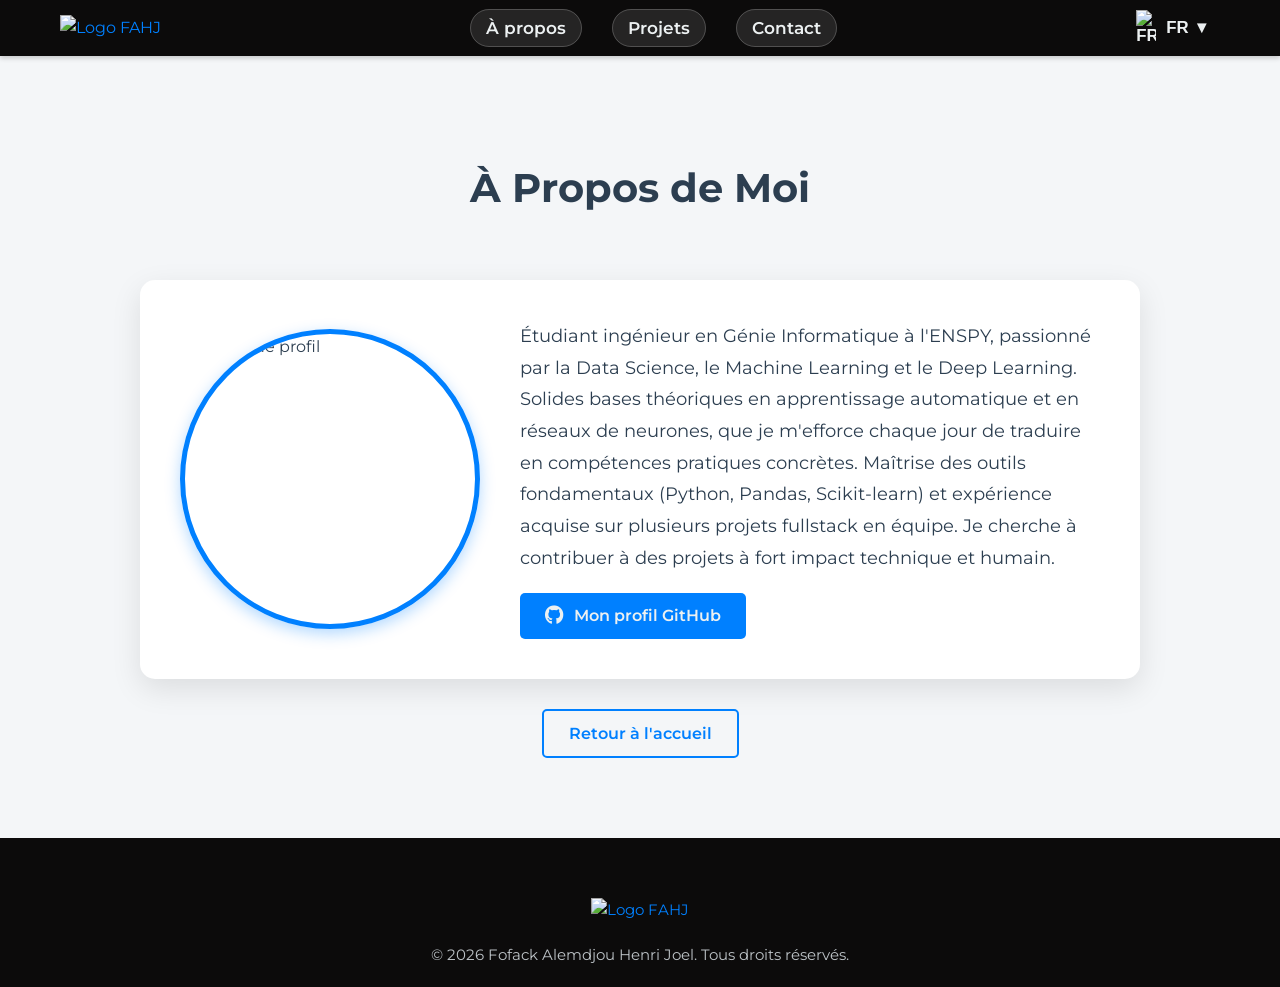
==== profil.html @ f6566933 "Implementation d'un meilleur responsive" ====
<!DOCTYPE html>
<html lang="fr">

<head>
    <meta charset="UTF-8">
    <meta name="viewport" content="width=device-width, initial-scale=1.0">
    <title data-i18n="profil_page_title">Mon Profil - Fofack Alemdjou Henri Joel</title>
    <link rel="stylesheet" href="css/style1.css">
    <link rel="stylesheet" href="css/animations.css">
    <link href="https://fonts.googleapis.com/css2?family=Montserrat:wght@400;600;700&display=swap" rel="stylesheet">
    <link rel="stylesheet" href="https://cdnjs.cloudflare.com/ajax/libs/font-awesome/6.4.0/css/all.min.css">
    <link rel="stylesheet" href="css/custom.css">
</head>

<body style="background-color: var(--background-light);">
    <header class="navbar" style="background-color: var(--background-dark); padding: 5px 0;">
        <div class="container">
            <div class="logo">
                <a href="index.html"><img src="images/logo.png" alt="Logo FAHJ" style="height: 40px; width: auto;"></a>
            </div>
            <nav class="mobile-nav" id="main-nav">
                <ul>
                    <li><a href="profil.html" data-i18n="nav_about">À propos</a></li>
                    <li><a href="index.html#projects" data-i18n="nav_projects">Projets</a></li>
                    <li><a href="index.html#contact" data-i18n="nav_contact">Contact</a></li>
                </ul>
            </nav>
            <button class="hamburger" id="hamburger-btn" aria-label="Menu" aria-expanded="false">
                <span class="hamburger-bar"></span>
                <span class="hamburger-bar"></span>
                <span class="hamburger-bar"></span>
            </button>
            <div class="auth-buttons" style="display:flex; align-items:center;">
                <div class="lang-dropdown">
                    <button class="lang-btn" id="current-lang"><img src="https://flagcdn.com/w20/fr.png" alt="FR"
                            width="20" style="margin-right:5px;"> FR ▼</button>
                    <div class="lang-content">
                        <button onclick="changeLang('fr')"><img src="https://flagcdn.com/w20/fr.png" alt="FR" width="20"
                                style="margin-right:10px;"> Français</button>
                        <button onclick="changeLang('en')"><img src="https://flagcdn.com/w20/gb.png" alt="EN" width="20"
                                style="margin-right:10px;"> English</button>
                        <button onclick="changeLang('de')"><img src="https://flagcdn.com/w20/de.png" alt="DE" width="20"
                                style="margin-right:10px;"> Deutsch</button>
                    </div>
                </div>
            </div>
        </div>
    </header>

    <section id="profil" class="features-section" style="padding-top: 100px;">
        <div class="container">
            <h2 class="section-title" data-i18n="profil_title">À Propos de Moi</h2>

            <div class="profile-container animate-on-scroll" data-delay="0">
                <img src="images/fofack.webp" alt="Photo de profil" class="profile-img">
                <div class="profile-text">
                    <p data-i18n="profil_desc">Étudiant ingénieur en Génie Informatique à l'ENSPY,
                        passionné par la Data Science, le Machine Learning et le Deep Learning. Solides bases théoriques
                        en apprentissage automatique et en réseaux de neurones, que je m'efforce chaque jour de traduire
                        en compétences pratiques concrètes. Maîtrise des outils fondamentaux (Python, Pandas,
                        Scikit-learn) et expérience acquise sur plusieurs projets fullstack en équipe. Je cherche à
                        contribuer à des projets à fort impact technique et humain.</p>
                    <div style="margin-top: 20px;">
                        <a href="https://github.com/ALEMDJOU" target="_blank" class="btn btn-primary"
                            style="display: inline-flex; align-items: center; gap: 10px;">
                            <i class="fab fa-github" style="font-size: 1.2em;"></i>
                            <span data-i18n="profil_github">Mon profil GitHub</span>
                        </a>
                    </div>
                </div>
            </div>

            <div style="text-align: center;">
                <a href="index.html" class="btn btn-secondary back-btn" data-i18n="btn_back">Retour à l'accueil</a>
            </div>
        </div>
    </section>

    <footer class="footer">
        <div class="container">
            <div style="text-align: center; margin-bottom: 20px;">
                <a href="index.html"><img src="images/logo.png" alt="Logo FAHJ" style="height: 100px; width: auto;"></a>
            </div>
            <div class="footer-bottom" style="text-align:center;">
                <p>&copy; 2026 Fofack Alemdjou Henri Joel. <span data-i18n="footer_rights">Tous droits réservés.</span>
                </p>
            </div>
        </div>
    </footer>

    <script src="js/script.js"></script>
    <script src="js/translations.js"></script>
</body>

</html>
---- css/style1.css ----
/* Variables de couleurs */
:root {
    --primary-color: #0080ff;
    /* Bleu demandé par l'utilisateur */
    --secondary-color: #0066cc;
    /* Variante plus foncée */
    --text-dark: #2C3E50;
    /* Presque noir, pour la lisibilité */
    --text-light: #ECF0F1;
    /* Blanc cassé */
    --background-dark: #0c0b0b;
    /* Noir */
    --background-light: #F4F6F8;
    /* Blanc/Gris très clair */
    --gray-medium: #BDC3C7;
    /* Gris moyen */
    --gray-light: #E0E0E0;
    /* Gris clair */
    --gray-dark: #34495E;
    /* Gris foncé */
    --primary-accent: #3399ff;
    /* Le bleu vif pour le logo/modale */
}

/* Réinitialisation de base */
* {
    margin: 0;
    padding: 0;
    box-sizing: border-box;
}

body {
    font-family: 'Montserrat', sans-serif;
    line-height: 1.6;
    color: var(--text-dark);
    background-color: var(--background-light);
}

.container {
    max-width: 1200px;
    margin: 0 auto;
    padding: 0 20px;
}

a {
    text-decoration: none;
    color: var(--primary-color);
}

ul {
    list-style: none;
}

/* Boutons */
.btn {
    display: inline-block;
    padding: 10px 25px;
    border-radius: 5px;
    font-weight: 600;
    transition: all 0.3s ease;
    border: none;
    cursor: pointer;
}

.btn-primary {
    background-color: var(--primary-color);
    color: var(--text-light);
}

.btn-primary:hover {
    background-color: var(--secondary-color);
}

.btn-secondary {
    background-color: transparent;
    color: var(--primary-color);
    border: 2px solid var(--primary-color);
}

.btn-secondary:hover {
    background-color: var(--primary-color);
    color: var(--text-light);
}

.btn-large {
    padding: 15px 35px;
    font-size: 1.1em;
}

/* Navbar */
.navbar {
    background-color: var(--background-dark);
    padding: 15px 0;
    color: var(--text-light);
    position: sticky;
    top: 0;
    z-index: 1000;
    box-shadow: 0 2px 5px rgba(0, 0, 0, 0.2);
    transition: background-color 0.3s ease;
}

.navbar .container {
    display: flex;
    justify-content: space-between;
    align-items: center;
}

.navbar .logo img {
    height: 50px;
}

.navbar nav ul {
    display: flex;
}

.navbar nav ul li {
    margin-left: 30px;
}

.navbar nav ul li a {
    color: var(--text-light);
    font-weight: 600;
    font-size: 1.05em;
    transition: color 0.3s ease;
}

.navbar nav ul li a:hover {
    color: var(--primary-color);
}

.navbar .auth-buttons .btn {
    margin-left: 15px;
}

/* Hero Section */
.hero-section {
    background: linear-gradient(135deg, var(--background-dark) 0%, var(--gray-dark) 100%);
    color: var(--text-light);
    padding: 100px 0;
    text-align: center;
    position: relative;
    overflow: hidden;
}

.hero-content {
    max-width: 800px;
    margin: 0 auto;
    position: relative;
    z-index: 10;
}

.hero-content h1 {
    font-size: 3.5em;
    margin-bottom: 20px;
    color: var(--text-light);
    line-height: 1.2;
}

.hero-content p {
    font-size: 1.3em;
    margin-bottom: 30px;
    color: var(--gray-medium);
}

.hero-content .small-text {
    font-size: 0.9em;
    margin-top: 20px;
    color: var(--gray-light);
}

/* Sections générales */
section {
    padding: 80px 0;
}

.section-title {
    font-size: 2.5em;
    text-align: center;
    margin-bottom: 60px;
    color: var(--text-dark);
}

/* Features Section */
.features-section {
    background-color: var(--background-light);
}

.feature-grid {
    display: grid;
    grid-template-columns: repeat(auto-fit, minmax(280px, 1fr));
    gap: 40px;
}

.feature-item {
    background-color: #ffffff;
    padding: 30px;
    border-radius: 10px;
    box-shadow: 0 5px 20px rgba(0, 0, 0, 0.08);
    text-align: center;
    transition: transform 0.3s ease;
}

.feature-item:hover {
    transform: translateY(-10px);
}

.feature-item .feature-img {
    display: block;
    object-fit: cover;
    margin: 0 auto 20px auto;
    border-radius: 8px;
    box-shadow: 0 0 10px rgba(0, 0, 0, 0.15);
}

/* Styles spécifiques des images des features (dimensions de l'utilisateur) */
.feature-grid .feature-item:nth-child(1) .feature-img {
    width: 281px;
    height: 179px;
}

.feature-grid .feature-item:nth-child(2) .feature-img {
    width: 275px;
    height: 183px;
}

.feature-grid .feature-item:nth-child(3) .feature-img {
    width: 299px;
    height: 179px;
}

.feature-item h3 {
    font-size: 1.5em;
    margin-bottom: 15px;
    color: var(--primary-color);
}

.feature-item p {
    color: var(--gray-dark);
}

/* ========================================= */
/* NOUVEAU : Styles pour les Cartes d'Organisation */
/* ========================================= */

.section-subtitle {
    text-align: center;
    margin-bottom: 50px;
    font-size: 1.1em;
    color: var(--gray-dark);
}

.organization-card {
    display: block;
    text-decoration: none;
    color: var(--text-dark);
    background-color: #ffffff;
    padding: 30px;
    border-radius: 10px;
    box-shadow: 0 5px 20px rgba(0, 0, 0, 0.08);
    text-align: center;
    /* AJOUT: État initial pour l'animation d'apparition douce (reveal) */
    opacity: 0;
    transform: translateY(20px);
    /* MODIF: Nouvelle transition pour la révélation, le survol et la courbe d'animation */
    transition: transform 0.4s cubic-bezier(0.25, 0.8, 0.25, 1), box-shadow 0.4s ease, opacity 0.4s ease;
    height: 100%;
}

/* AJOUT: État final de l'animation d'apparition déclenché par le JS */
.organization-card.is-visible {
    opacity: 1;
    transform: translateY(0);
}

/* MODIF: Amélioration du survol de la carte */
.organization-card:hover {
    transform: translateY(-5px);
    box-shadow: 0 12px 35px rgba(0, 0, 0, 0.1);
}

.organization-logo {
    /* MODIF: Utilisation de vw (Viewport Width) pour la réactivité, avec des limites max/min */
    width: 10vw;
    /* 10% de la largeur de l'écran */
    height: 10vw;
    max-width: 90px;
    /* Limite maximale sur grand écran */
    max-height: 90px;
    min-width: 60px;
    /* Taille minimale sur très petit écran */
    min-height: 60px;

    object-fit: contain;
    margin-bottom: 20px;
    border-radius: 50%;
    border: 3px solid var(--primary-color);
    padding: 5px;
    /* AJOUT: Préparation pour l'animation de survol du logo (Pulse) */
    transition: transform 0.3s cubic-bezier(0.25, 0.8, 0.25, 1), box-shadow 0.3s ease, border-color 0.3s ease;
}

/* MODIFICATION APPLIQUÉE ICI: Opacité diminuée pour l'ombre du logo */
.organization-card:hover .organization-logo {
    transform: scale(1.1);
    /* Léger grossissement doux */
    border-color: var(--primary-accent);
    /* Accentuation de la couleur de la bordure */
    box-shadow: 0 0 15px rgba(0, 128, 255, 0.15);
    /* Ombre subtile et lumineuse (opacité 15%) */
}

.organization-card h3 {
    font-size: 1.4em;
    margin-bottom: 10px;
    color: var(--primary-accent);
}

/* Style de l'étiquette de type d'organisation */
.organization-type-tag {
    display: inline-block;
    padding: 5px 12px;
    border-radius: 20px;
    font-size: 0.8em;
    font-weight: 700;
    margin-bottom: 15px;
    text-transform: uppercase;
}

/* Couleur spécifique pour les Entreprises */
.organization-card.company-type .organization-type-tag {
    background-color: #E3F2FD;
    /* Bleu très clair */
    color: #1976D2;
    /* Bleu foncé */
}

/* Couleur spécifique pour les Établissements Scolaires */
.organization-card.school-type .organization-type-tag {
    background-color: #FCE4EC;
    /* Rose très clair */
    color: #C2185B;
    /* Rose foncé */
}

.feedback-count {
    font-size: 0.9em;
    font-weight: 600;
    color: var(--gray-dark);
    margin-bottom: 15px;
}

.view-link {
    display: block;
    margin-top: 15px;
    color: var(--secondary-color);
    font-weight: 600;
    font-size: 0.9em;
}

/* How It Works Section (Conservé, mais remplacé dans home-auth.html) */
.how-it-works-section {
    background-color: var(--gray-light);
    color: var(--text-dark);
}

.steps-grid {
    display: grid;
    grid-template-columns: repeat(auto-fit, minmax(280px, 1fr));
    gap: 40px;
    text-align: center;
}

.step-item {
    background-color: #ffffff;
    padding: 40px 30px;
    border-radius: 10px;
    box-shadow: 0 5px 20px rgba(0, 0, 0, 0.05);
}

.step-item .step-number {
    display: inline-block;
    width: 60px;
    height: 60px;
    line-height: 60px;
    background-color: var(--primary-color);
    color: var(--text-light);
    border-radius: 50%;
    font-size: 1.8em;
    font-weight: 700;
    margin-bottom: 25px;
}

.step-item h3 {
    font-size: 1.6em;
    margin-bottom: 15px;
    color: var(--text-dark);
}

/* Testimonials Section */
.testimonials-section {
    background-color: var(--background-dark);
    color: var(--text-light);
}

.testimonials-section h2 {
    color: var(--text-light);
}

.testimonial-slider {
    display: flex;
    justify-content: center;
    gap: 30px;
    flex-wrap: wrap;
}

.testimonial-item {
    background-color: var(--gray-dark);
    padding: 30px;
    border-radius: 10px;
    max-width: 450px;
    text-align: center;
    box-shadow: 0 5px 15px rgba(0, 0, 0, 0.3);
}

.testimonial-item p {
    font-style: italic;
    font-size: 1.1em;
    margin-bottom: 20px;
    color: var(--gray-light);
}

.testimonial-author {
    font-weight: 600;
    color: var(--primary-color);
}

/* CTA Section */
.cta-section {
    background: linear-gradient(90deg, var(--primary-color) 0%, var(--secondary-color) 100%);
    color: var(--text-light);
    text-align: center;
    padding: 80px 0;
}

.cta-section h2 {
    color: var(--text-light);
    font-size: 2.8em;
    margin-bottom: 20px;
}

.cta-section p {
    font-size: 1.3em;
    margin-bottom: 40px;
}

/* Footer */
.footer {
    background-color: var(--background-dark);
    color: var(--gray-medium);
    padding: 60px 0 20px;
    font-size: 0.95em;
}

.footer .footer-content {
    display: flex;
    flex-wrap: wrap;
    justify-content: space-between;
    gap: 30px;
    margin-bottom: 40px;
}

.footer-col {
    flex: 1;
    min-width: 250px;
}

.footer-logo {
    height: 40px;
    margin-bottom: 20px;
}

.footer-col h3 {
    color: var(--text-light);
    font-size: 1.4em;
    margin-bottom: 20px;
}

.footer-col ul li {
    margin-bottom: 10px;
}

.footer-col ul li a {
    color: var(--gray-medium);
    transition: color 0.3s ease;
}

.footer-col ul li a:hover {
    color: var(--primary-color);
}

/* ... (le reste du CSS du footer) ... */

/* Styles pour le logo et le nom de l'application */
.brand-logo-name {
    display: flex;
    align-items: center;
    gap: 10px;
}

.brand-logo-name .app-name {
    font-family: 'Montserrat', sans-serif;
    font-size: 2.2em;
    font-weight: 700;
    color: var(--primary-accent);
    text-shadow: 2px 2px 4px rgba(0, 0, 0, 0.2);
    letter-spacing: 1px;
}

/* Ajustement du logo dans la navbar */
.navbar .logo img {
    height: 50px;
    width: auto;
}

/* Ajustement pour le logo dans le footer si nécessaire */
.footer-logo {
    height: 40px;
    width: auto;
}

/* ========================================= */
/* Modale de Connexion (styles existants) */
/* ========================================= */

.modal-overlay {
    display: none;
    position: fixed;
    z-index: 2000;
    left: 0;
    top: 0;
    width: 100%;
    height: 100%;
    overflow: auto;
    background-color: rgba(0, 0, 0, 0.7);
    backdrop-filter: blur(5px);
    opacity: 0;
    transition: opacity 0.3s ease;
}

.modal-content {
    background-color: #ffffff;
    margin: 10% auto;
    padding: 40px;
    border-radius: 15px;
    box-shadow: 0 15px 35px rgba(0, 0, 0, 0.25);
    width: 90%;
    max-width: 450px;
    position: relative;
    transform: translateY(-50px);
    opacity: 0;
    transition: all 0.4s cubic-bezier(0.25, 0.8, 0.25, 1);
}

.modal-overlay.show {
    display: block;
    opacity: 1;
}

.modal-overlay.show .modal-content {
    transform: translateY(0);
    opacity: 1;
}

.close-modal-btn {
    color: #aaa;
    position: absolute;
    top: 20px;
    right: 25px;
    font-size: 28px;
    font-weight: bold;
    cursor: pointer;
    transition: color 0.3s;
}

.close-modal-btn:hover {
    color: var(--primary-accent);
}

.modal-header {
    text-align: center;
    margin-bottom: 35px;
}

.input-group {
    position: relative;
    margin-bottom: 25px;
}

.input-group input {
    width: 100%;
    padding: 15px;
    border: 2px solid #e0e0e0;
    border-radius: 8px;
    background: none;
    font-family: inherit;
    font-size: 1em;
    color: var(--text-dark);
    transition: border-color 0.3s;
    outline: none;
}

.input-group label {
    position: absolute;
    top: 15px;
    left: 15px;
    color: #95a5a6;
    pointer-events: none;
    transition: 0.25s ease all;
    background-color: #fff;
    padding: 0 5px;
}

.input-group input:focus,
.input-group input:not(:placeholder-shown) {
    border-color: var(--primary-accent);
}

.input-group input:focus~label,
.input-group input:not(:placeholder-shown)~label {
    top: -10px;
    font-size: 0.85em;
    color: var(--primary-accent);
    font-weight: 600;
}

.form-actions {
    text-align: right;
    margin-bottom: 25px;
    font-size: 0.9em;
}

.forgot-password {
    color: #7f8c8d;
    transition: color 0.3s;
}

.forgot-password:hover {
    color: var(--primary-accent);
}

.btn-block {
    width: 100%;
    padding: 15px;
    font-size: 1.1em;
    background-color: var(--primary-accent);
    border: none;
}

.btn-block:hover {
    background-color: var(--primary-color);
}

.form-footer {
    text-align: center;
    margin-top: 25px;
    font-size: 0.9em;
    color: #7f8c8d;
}

.form-footer a {
    color: var(--primary-accent);
    font-weight: 600;
}

/* =========================================
   HAMBURGER BUTTON (base – hidden on desktop)
   ========================================= */
.hamburger {
    display: none;
    flex-direction: column;
    justify-content: center;
    gap: 5px;
    background: none;
    border: none;
    cursor: pointer;
    padding: 8px;
    z-index: 1100;
    order: 3;
}

.hamburger-bar {
    display: block;
    width: 25px;
    height: 3px;
    background: var(--text-light);
    border-radius: 2px;
    transition: transform 0.35s ease, opacity 0.25s ease, width 0.25s ease;
    transform-origin: center;
}

/* Animated X when open */
.hamburger.is-open .hamburger-bar:nth-child(1) {
    transform: translateY(8px) rotate(45deg);
}
.hamburger.is-open .hamburger-bar:nth-child(2) {
    opacity: 0;
    width: 0;
}
.hamburger.is-open .hamburger-bar:nth-child(3) {
    transform: translateY(-8px) rotate(-45deg);
}

/* =========================================
   CONTACT WRAPPER & FORM ROW (moved from inline)
   ========================================= */
.contact-wrapper {
    display: grid;
    grid-template-columns: 1fr 1fr;
    gap: 50px;
    text-align: left;
    align-items: start;
    margin-top: 40px;
}

.form-row {
    display: grid;
    grid-template-columns: 1fr 1fr;
    gap: 20px;
    margin-bottom: 20px;
}

/* =========================================
   RESPONSIVE – Large tablets (max-width: 1024px)
   ========================================= */
@media (max-width: 1024px) {
    /* Show hamburger, hide desktop nav */
    .hamburger {
        display: flex;
    }

    .navbar .container {
        flex-wrap: wrap;
        position: relative;
    }

    /* Mobile nav – hidden by default, slides in */
    .mobile-nav {
        display: none;
        width: 100%;
        order: 4;
        background: var(--background-dark);
        padding: 0;
        max-height: 0;
        overflow: hidden;
        transition: max-height 0.4s ease, padding 0.3s ease;
    }

    .mobile-nav.nav-open {
        display: block;
        max-height: 400px;
        padding: 15px 0 20px;
    }

    .mobile-nav ul {
        flex-direction: column;
        align-items: center;
        gap: 0;
    }

    .mobile-nav ul li {
        margin: 0;
        width: 100%;
        text-align: center;
        border-bottom: 1px solid rgba(255, 255, 255, 0.08);
    }

    .mobile-nav ul li:last-child {
        border-bottom: none;
    }

    .mobile-nav ul li a {
        display: block;
        padding: 14px 20px;
        font-size: 1.05em;
        border-radius: 0;
        background: none;
        border: none;
        transition: background 0.2s, color 0.2s;
    }

    .mobile-nav ul li a:hover {
        background: rgba(0, 128, 255, 0.15);
        border-radius: 0;
        box-shadow: none;
    }

    /* Auth buttons stay visible */
    .navbar .auth-buttons {
        order: 2;
    }

    /* Hero adjustments */
    .hero-content h1 {
        font-size: 2.6em;
    }

    .hero-content h2 {
        font-size: 1.6em;
    }

    /* Feature grid: 2 columns on tablets */
    .feature-grid {
        grid-template-columns: repeat(2, 1fr);
        max-width: 100%;
    }

    .feature-item .feature-img {
        max-width: 100%;
        height: auto;
    }

    .feature-grid .feature-item:nth-child(1) .feature-img,
    .feature-grid .feature-item:nth-child(2) .feature-img,
    .feature-grid .feature-item:nth-child(3) .feature-img {
        width: 100%;
        height: 200px;
    }

    .footer .footer-content {
        flex-direction: column;
        align-items: center;
        text-align: center;
    }

    .footer-col {
        width: 100%;
        max-width: 400px;
    }
}

/* =========================================
   RESPONSIVE – Mobile (max-width: 768px)
   ========================================= */
@media (max-width: 768px) {
    .container {
        padding: 0 18px;
    }

    section {
        padding: 60px 0;
    }

    /* Hero text scaling */
    .hero-content h1 {
        font-size: 2em;
        letter-spacing: 1px;
    }

    .hero-content h2 {
        font-size: 1.3em;
    }

    .hero-content p {
        font-size: 1em;
    }

    /* Section titles */
    .section-title {
        font-size: 1.9em;
        margin-bottom: 40px;
    }

    .cta-section h2 {
        font-size: 2em;
    }

    .cta-section p {
        font-size: 1.1em;
    }

    /* Feature grid: 1 column */
    .feature-grid {
        grid-template-columns: 1fr;
        max-width: 500px;
        margin: 0 auto;
    }

    /* Contact section – stacked */
    .contact-wrapper {
        grid-template-columns: 1fr;
        gap: 35px;
    }

    /* Form row – stacked */
    .form-row {
        grid-template-columns: 1fr;
    }

    /* Footer */
    .footer {
        padding: 40px 0 15px;
    }
}

/* =========================================
   RESPONSIVE – Small mobile (max-width: 480px)
   ========================================= */
@media (max-width: 480px) {
    .container {
        padding: 0 14px;
    }

    .hero-content h1 {
        font-size: 1.6em;
        letter-spacing: 0.5px;
    }

    .hero-content h2 {
        font-size: 1.1em;
    }

    .hero-content p {
        font-size: 0.95em;
    }

    .section-title {
        font-size: 1.6em;
    }

    .btn {
        padding: 8px 18px;
        font-size: 0.9em;
    }

    .btn-large {
        padding: 12px 24px;
        font-size: 1em;
    }

    /* CTA section */
    .cta-section h2 {
        font-size: 1.6em;
    }

    /* Feature item padding */
    .feature-item {
        padding: 20px;
    }
}
---- css/custom.css ----
/* Custom CSS Overrides */

.lang-dropdown {
    position: relative;
    display: inline-block;
    margin-left: 10px;
}

.lang-btn {
    background: none;
    border: none;
    color: var(--text-light);
    cursor: pointer;
    font-weight: 600;
    font-size: 1.05em;
    transition: color 0.3s ease;
    display: flex;
    align-items: center;
    gap: 5px;
    padding: 5px 10px;
}

.lang-btn:hover {
    color: var(--primary-accent);
}

/* Header Catchy Buttons */
.navbar nav ul li a {
    background: rgba(255, 255, 255, 0.1);
    padding: 8px 15px;
    border-radius: 25px;
    border: 1px solid rgba(255, 255, 255, 0.2);
    transition: all 0.3s ease;
    white-space: nowrap;
}

.navbar nav ul li a:hover {
    background: var(--primary-color);
    color: white !important;
    border-color: var(--primary-color);
    box-shadow: 0 4px 15px rgba(0, 128, 255, 0.3);
}

.lang-content {
    display: none;
    position: absolute;
    background-color: var(--background-dark);
    min-width: 120px;
    box-shadow: 0px 8px 16px 0px rgba(0, 0, 0, 0.2);
    z-index: 1001;
    border-radius: 5px;
    right: 0;
    margin-top: 5px;
}

.lang-content button {
    color: var(--text-light);
    padding: 12px 16px;
    text-decoration: none;
    display: flex;
    align-items: center;
    gap: 10px;
    background: none;
    border: none;
    width: 100%;
    text-align: left;
    cursor: pointer;
    font-size: 1em;
    transition: background-color 0.2s;
}

.lang-content button:hover {
    background-color: var(--primary-color);
    border-radius: 5px;
}

.lang-dropdown:hover .lang-content {
    display: block !important;
}

.flag {
    font-size: 1.2em;
}

.hero-section {
    background: url('../images/fofack.png') center top/cover no-repeat !important;
    min-height: 70vh !important;
    padding-top: 160px !important;
    padding-bottom: 80px !important;
    display: flex;
    align-items: flex-start;
}

.contact-link {
    transition: transform 0.2s, background 0.2s !important;
}

.contact-link:hover {
    transform: scale(1.05);
    background: #f0f8ff !important;
}

.project-images-combined {
    display: flex;
    gap: 5px;
    height: 180px;
    margin: 0 auto 20px auto;
}

.project-images-combined img {
    width: 50%;
    height: 100%;
    object-fit: cover;
    border-radius: 8px;
    box-shadow: 0 0 10px rgba(0, 0, 0, 0.15);
}

.feature-grid .feature-item .feature-img {
    width: 100%;
    height: 200px;
    object-fit: contain;
    background: #f8f9fa;
    padding: 10px;
}

.back-btn {
    margin-top: 30px;
    display: inline-block;
}

/* Profile Rules */
.profile-container {
    display: flex;
    align-items: center;
    gap: 40px;
    background: #ffffff;
    padding: 40px;
    border-radius: 15px;
    box-shadow: 0 10px 30px rgba(0, 0, 0, 0.1);
    max-width: 1000px;
    margin: 0 auto;
}

.profile-img {
    flex: 0 0 300px;
    width: 300px;
    height: 300px;
    object-fit: cover;
    border-radius: 50%;
    border: 5px solid var(--primary-color);
    box-shadow: 0 5px 15px rgba(0, 128, 255, 0.3);
}

.profile-text {
    flex: 1;
    text-align: left;
}

.profile-text p {
    font-size: 1.1em;
    line-height: 1.8;
    color: var(--text-dark);
}

@keyframes sparkle {

    0%,
    100% {
        text-shadow: 0 0 10px #fff, 0 0 20px #fff, 0 0 30px var(--primary-color);
        opacity: 1;
    }

    50% {
        text-shadow: 0 0 5px #fff, 0 0 10px #fff, 0 0 15px var(--primary-accent);
        opacity: 0.8;
    }
}

.sparkle-text {
    color: #ffffff !important;
    animation: sparkle 2s infinite ease-in-out;
}

.hero-section {
    background: url('../images/fofack.webp') center top/cover no-repeat !important;
    min-height: 70vh !important;
    padding-top: 160px !important;
    padding-bottom: 80px !important;
    display: flex;
    align-items: flex-start;
}

/* Styles pour le nouveau formulaire de contact */
.contact-wrapper {
    margin-top: 40px;
}

.contact-item-v2:hover span {
    background: var(--primary-color) !important;
    transform: scale(1.1);
}

.contact-item-v2 span {
    transition: all 0.3s ease;
}

.social-links-v2 a:hover {
    transform: translateY(-5px);
    box-shadow: 0 5px 15px rgba(0, 0, 0, 0.3);
    background: var(--primary-color) !important;
    color: white !important;
}

.modern-form .form-group {
    position: relative;
    margin-bottom: 25px;
}

.modern-form .form-input {
    width: 100%;
    padding: 12px 15px;
    background: rgba(255, 255, 255, 0.05);
    border: 2px solid rgba(255, 255, 255, 0.1);
    border-radius: 8px;
    color: white;
    font-family: inherit;
    font-size: 1em;
    outline: none;
    transition: all 0.3s ease;
}

.modern-form .form-input:focus {
    border-color: white;
    background: rgba(255, 255, 255, 0.1);
}

.modern-form label {
    position: absolute;
    left: 15px;
    top: 50%;
    transform: translateY(-50%);
    color: rgba(255, 255, 255, 0.6);
    pointer-events: none;
    transition: all 0.3s ease;
    background: transparent;
}

.modern-form textarea~label {
    top: 25px;
}

.modern-form .form-input:focus~label,
.modern-form .form-input:not(:placeholder-shown)~label {
    top: -10px;
    left: 10px;
    font-size: 0.85em;
    color: white;
    font-weight: 600;
    background: var(--primary-color);
    padding: 2px 8px;
    border-radius: 4px;
}

/* =========================================
   SECTION-TITLE-ALT  (shared)
   ========================================= */
.section-title-alt {
    text-align: center;
    margin-bottom: 60px;
    position: relative;
}

.section-title-alt::after {
    content: '';
    display: block;
    width: 60px;
    height: 4px;
    background: var(--primary-color);
    margin: 15px auto 0;
    border-radius: 2px;
}

/* =========================================
   DEV / RECHERCHE SECTION – PREMIUM REDESIGN
   ========================================= */
.dev-section {
    padding: 110px 0;
    background: linear-gradient(160deg, #08111e 0%, #0c1f38 50%, #08111e 100%);
    position: relative;
    overflow: hidden;
}

/* Animated orb glows */
.dev-section::before,
.dev-section::after {
    content: '';
    position: absolute;
    width: 500px;
    height: 500px;
    border-radius: 50%;
    filter: blur(120px);
    pointer-events: none;
    z-index: 0;
    animation: devOrbFloat 9s ease-in-out infinite alternate;
}

.dev-section::before {
    background: rgba(0, 128, 255, 0.11);
    top: -120px;
    left: -150px;
}

.dev-section::after {
    background: rgba(0, 80, 200, 0.09);
    bottom: -100px;
    right: -80px;
    animation-delay: -4.5s;
}

@keyframes devOrbFloat {
    from {
        transform: translate(0, 0) scale(1);
    }

    to {
        transform: translate(45px, 35px) scale(1.12);
    }
}

.dev-section .container {
    position: relative;
    z-index: 1;
}

.dev-section .section-title-alt {
    color: #ffffff;
    font-size: 2.3em;
}

.dev-section .section-title-alt::after {
    box-shadow: 0 0 18px rgba(0, 128, 255, 0.6);
}

/* Grid – 4 cols desktop */
.dev-section .feature-grid {
    grid-template-columns: repeat(4, 1fr);
    gap: 22px;
}

.dev-item {
    position: relative;
    overflow: hidden;
    border-radius: 18px;
    background: rgba(255, 255, 255, 0.03);
    border: 1px solid rgba(255, 255, 255, 0.07);
    transition: transform 0.45s cubic-bezier(0.34, 1.56, 0.64, 1),
        box-shadow 0.45s ease;
    cursor: pointer;
}

/* Gradient animated border wrapper */
.dev-item::before {
    content: '';
    position: absolute;
    inset: -2px;
    border-radius: 20px;
    background: linear-gradient(135deg, var(--primary-color), #00d4ff, #0055cc, var(--primary-color));
    background-size: 300% 300%;
    opacity: 0;
    z-index: 0;
    animation: gradShift 4s ease infinite;
    transition: opacity 0.4s ease;
}

/* Inner mask to keep card dark */
.dev-item::after {
    content: '';
    position: absolute;
    inset: 1px;
    border-radius: 17px;
    background: #0c1b2e;
    z-index: 1;
}

.dev-item:hover::before {
    opacity: 1;
}

.dev-item:hover {
    transform: translateY(-14px) scale(1.025);
    box-shadow: 0 35px 70px rgba(0, 128, 255, 0.28);
}

@keyframes gradShift {
    0% {
        background-position: 0% 50%;
    }

    50% {
        background-position: 100% 50%;
    }

    100% {
        background-position: 0% 50%;
    }
}

.dev-badge {
    position: absolute;
    top: 14px;
    right: 14px;
    background: linear-gradient(135deg, var(--primary-color), #004ecc);
    color: white;
    padding: 4px 12px;
    border-radius: 20px;
    font-size: 0.68em;
    font-weight: 700;
    text-transform: uppercase;
    letter-spacing: 1.2px;
    z-index: 10;
    animation: badgePulse 2.5s ease-in-out infinite;
}

@keyframes badgePulse {

    0%,
    100% {
        box-shadow: 0 4px 14px rgba(0, 128, 255, 0.4);
    }

    50% {
        box-shadow: 0 4px 26px rgba(0, 128, 255, 0.75), 0 0 0 5px rgba(0, 128, 255, 0.12);
    }
}

.dev-img-container {
    height: 200px;
    overflow: hidden;
    position: relative;
    z-index: 2;
}

.dev-img-container img {
    width: 100%;
    height: 100%;
    object-fit: cover;
    filter: brightness(0.82) saturate(1.2);
    transition: transform 0.65s cubic-bezier(0.25, 0.8, 0.25, 1),
        filter 0.4s ease;
}

.dev-item:hover .dev-img-container img {
    transform: scale(1.14);
    filter: brightness(0.55) saturate(1.5);
}

/* Cinematic bottom overlay */
.dev-img-container::after {
    content: '';
    position: absolute;
    inset: 0;
    background: linear-gradient(to top,
            rgba(0, 90, 220, 0.88) 0%,
            rgba(0, 60, 170, 0.4) 40%,
            transparent 70%);
    opacity: 0;
    transition: opacity 0.45s ease;
    z-index: 3;
}

.dev-item:hover .dev-img-container::after {
    opacity: 1;
}

.dev-content {
    padding: 20px 18px 24px;
    text-align: left;
    position: relative;
    z-index: 2;
    transition: transform 0.4s ease;
}

.dev-item:hover .dev-content {
    transform: translateY(-5px);
}

.dev-content h3 {
    margin-bottom: 10px;
    color: #e8f0ff;
    font-size: 1.2em;
    font-weight: 700;
    line-height: 1.3;
    transition: color 0.3s ease, text-shadow 0.3s ease;
}

.dev-item:hover .dev-content h3 {
    color: #70c5ff;
    text-shadow: 0 0 22px rgba(100, 190, 255, 0.4);
}

.dev-content p {
    color: rgba(255, 255, 255, 0.52);
    font-size: 0.88em;
    line-height: 1.65;
    transition: color 0.3s ease;
}

.dev-item:hover .dev-content p {
    color: rgba(255, 255, 255, 0.85);
}

/* =========================================
   EXPERIENCE SECTION – PREMIUM TIMELINE
   ========================================= */
.experience-section {
    padding: 110px 0;
    background: linear-gradient(180deg, #f6f9ff 0%, #edf2ff 100%);
    position: relative;
    overflow: hidden;
}

/* Animated top accent bar */
.experience-section::before {
    content: '';
    position: absolute;
    top: 0;
    left: 0;
    right: 0;
    height: 5px;
    background: linear-gradient(90deg, var(--primary-color), #00d4ff, var(--primary-color));
    background-size: 200% 100%;
    animation: accentMove 3.5s linear infinite;
}

@keyframes accentMove {
    0% {
        background-position: 0% 0%;
    }

    100% {
        background-position: 200% 0%;
    }
}

.experience-list {
    max-width: 900px;
    margin: 0 auto;
    display: flex;
    flex-direction: column;
    gap: 0;
    position: relative;
}

/* Vertical timeline line */
.experience-list::before {
    content: '';
    position: absolute;
    left: 60px;
    top: 20px;
    bottom: 20px;
    width: 2px;
    background: linear-gradient(to bottom,
            transparent, var(--primary-color) 15%,
            var(--primary-color) 85%, transparent);
    opacity: 0.25;
    z-index: 0;
}

.experience-card {
    display: flex;
    gap: 30px;
    padding: 30px 32px 30px 30px;
    border-radius: 22px;
    position: relative;
    z-index: 1;
    margin-bottom: 18px;
    background: transparent;
    align-items: center;
    transition: transform 0.38s cubic-bezier(0.25, 0.8, 0.25, 1);
}

/* Glass card background */
.experience-card::before {
    content: '';
    position: absolute;
    inset: 0;
    border-radius: 22px;
    background: rgba(255, 255, 255, 0.85);
    backdrop-filter: blur(10px);
    border: 1px solid rgba(0, 128, 255, 0.08);
    box-shadow: 0 4px 16px rgba(0, 0, 0, 0.05);
    opacity: 0;
    transition: opacity 0.38s ease, box-shadow 0.38s ease;
    z-index: -1;
}

.experience-card:hover::before {
    opacity: 1;
    box-shadow: 0 18px 50px rgba(0, 128, 255, 0.13),
        0 0 0 1px rgba(0, 128, 255, 0.1);
}

/* Left glow stripe */
.experience-card::after {
    content: '';
    position: absolute;
    left: 0;
    top: 18%;
    bottom: 18%;
    width: 4px;
    border-radius: 0 4px 4px 0;
    background: linear-gradient(to bottom, var(--primary-color), #00d4ff);
    opacity: 0;
    transform: scaleY(0.25);
    transform-origin: center;
    transition: opacity 0.35s ease, transform 0.38s cubic-bezier(0.34, 1.56, 0.64, 1);
    box-shadow: 0 0 14px rgba(0, 128, 255, 0.55);
}

.experience-card:hover::after {
    opacity: 1;
    transform: scaleY(1);
}

.experience-card:hover {
    transform: translateX(10px);
}

.exp-logo {
    flex: 0 0 110px;
    width: 110px;
    height: 110px;
    object-fit: contain;
    background: white;
    padding: 12px;
    border-radius: 18px;
    box-shadow: 0 4px 22px rgba(0, 0, 0, 0.07);
    border: 2px solid rgba(0, 128, 255, 0.1);
    transition: transform 0.38s cubic-bezier(0.34, 1.56, 0.64, 1),
        border-color 0.3s ease, box-shadow 0.3s ease;
    z-index: 1;
}

.experience-card:hover .exp-logo {
    transform: scale(1.08) rotate(-2deg);
    border-color: rgba(0, 128, 255, 0.3);
    box-shadow: 0 10px 32px rgba(0, 128, 255, 0.18);
}

.exp-details {
    flex: 1;
    display: flex;
    flex-direction: column;
    justify-content: center;
}

.exp-date {
    display: inline-flex;
    align-items: center;
    gap: 7px;
    color: var(--primary-color);
    font-weight: 700;
    font-size: 0.78em;
    text-transform: uppercase;
    margin-bottom: 10px;
    letter-spacing: 0.9px;
    padding: 4px 13px;
    background: rgba(0, 128, 255, 0.08);
    border-radius: 20px;
    width: fit-content;
    border: 1px solid rgba(0, 128, 255, 0.15);
    transition: background 0.3s, border-color 0.3s;
}

.experience-card:hover .exp-date {
    background: rgba(0, 128, 255, 0.14);
    border-color: rgba(0, 128, 255, 0.35);
}

/* Animated dot */
.exp-date::before {
    content: '';
    display: inline-block;
    width: 7px;
    height: 7px;
    border-radius: 50%;
    background: var(--primary-color);
    box-shadow: 0 0 6px rgba(0, 128, 255, 0.8);
    animation: dotPulse 1.8s ease-in-out infinite;
}

@keyframes dotPulse {

    0%,
    100% {
        opacity: 1;
        transform: scale(1);
    }

    50% {
        opacity: 0.45;
        transform: scale(0.65);
    }
}

.exp-details h3 {
    font-size: 1.4em;
    color: var(--text-dark);
    margin-bottom: 6px;
    font-weight: 700;
    transition: color 0.3s ease;
}

.experience-card:hover .exp-details h3 {
    color: var(--primary-color);
}

.exp-org {
    color: #555;
    font-weight: 600;
    margin-bottom: 12px;
    font-size: 0.95em;
}

.exp-desc {
    color: #666;
    line-height: 1.7;
    font-size: 0.92em;
    padding-left: 12px;
    border-left: 2px solid rgba(0, 128, 255, 0.15);
    transition: border-color 0.35s ease;
}

.experience-card:hover .exp-desc {
    border-left-color: rgba(0, 128, 255, 0.45);
}

/* =========================================
   RESPONSIVE – Large tablets (max-width: 1024px)
   ========================================= */
@media (max-width: 1024px) {
    .hero-section {
        padding-top: 100px !important;
        min-height: 60vh !important;
    }

    .profile-container {
        max-width: 100%;
        padding: 30px;
    }

    /* Dev section – 2 columns on tablet */
    .dev-section .feature-grid {
        grid-template-columns: repeat(2, 1fr);
    }

    .experience-card {
        gap: 20px;
    }

    .exp-logo {
        flex: 0 0 90px;
        width: 90px;
        height: 90px;
    }

    /* Hide timeline line on tablet */
    .experience-list::before {
        display: none;
    }
}

/* =========================================
   RESPONSIVE – Mobile (max-width: 768px)
   ========================================= */
@media (max-width: 768px) {

    /* Hero Section */
    .hero-section {
        padding-top: 120px !important;
        padding-bottom: 60px !important;
        min-height: 100svh !important;
        background-position: center center !important;
        align-items: center;
    }

    /* Contact section */
    .contact-wrapper {
        grid-template-columns: 1fr !important;
        gap: 30px !important;
    }

    .contact-info-v2 {
        text-align: center;
    }

    .contact-item-v2 {
        justify-content: center;
    }

    .social-links-v2 {
        justify-content: center;
    }

    /* Form row */
    .form-row {
        grid-template-columns: 1fr !important;
    }

    /* Profile */
    .profile-container {
        flex-direction: column;
        text-align: center;
        padding: 25px 20px;
        gap: 25px;
    }

    .profile-img {
        flex: 0 0 200px;
        width: 200px;
        height: 200px;
        align-self: center;
    }

    .profile-text {
        text-align: center;
    }

    .profile-text p {
        font-size: 1em;
    }

    /* Dev section dark – mobile friendly */
    .dev-section {
        padding: 70px 0;
    }

    /* Disable heavy pseudo-elements on mobile for perf */
    .dev-section::before,
    .dev-section::after {
        width: 250px;
        height: 250px;
        filter: blur(80px);
    }

    .dev-section .feature-grid {
        grid-template-columns: 1fr;
        max-width: 460px;
        margin: 0 auto;
    }

    /* Dev item – simplified border on mobile */
    .dev-item::after {
        background: #0f1e30;
    }

    .dev-img-container {
        height: 180px;
    }

    /* Experience timeline – stacked */
    .experience-list::before {
        display: none;
    }

    .experience-card {
        flex-direction: column;
        text-align: center;
        padding: 20px;
        gap: 15px;
    }

    .experience-card::after {
        display: none;
    }

    .exp-date {
        margin: 0 auto 10px;
    }

    .exp-logo {
        flex: unset;
        width: 90px;
        height: 90px;
        margin: 0 auto;
    }

    .exp-details h3 {
        font-size: 1.2em;
    }

    /* Project images */
    .project-images-combined {
        height: auto;
        flex-direction: column;
    }

    .project-images-combined img {
        width: 100%;
        height: 160px;
    }

    /* Section alt title */
    .section-title-alt {
        font-size: 1.9em;
        margin-bottom: 40px;
    }
}

/* =========================================
   RESPONSIVE – Small mobile (max-width: 480px)
   ========================================= */
@media (max-width: 480px) {
    .hero-section {
        padding-top: 90px !important;
        padding-bottom: 40px !important;
    }

    .profile-img {
        width: 160px;
        height: 160px;
        flex: 0 0 160px;
    }

    .exp-details h3 {
        font-size: 1.1em;
    }

    .dev-content h3 {
        font-size: 1.2em;
    }

    .dev-content p {
        font-size: 0.9em;
    }

    .section-title-alt {
        font-size: 1.6em;
    }

    /* Lang button – compact */
    .lang-btn {
        font-size: 0.9em;
        padding: 4px 8px;
    }

    /* Navbar logo */
    .navbar .logo img {
        height: 32px;
    }
}
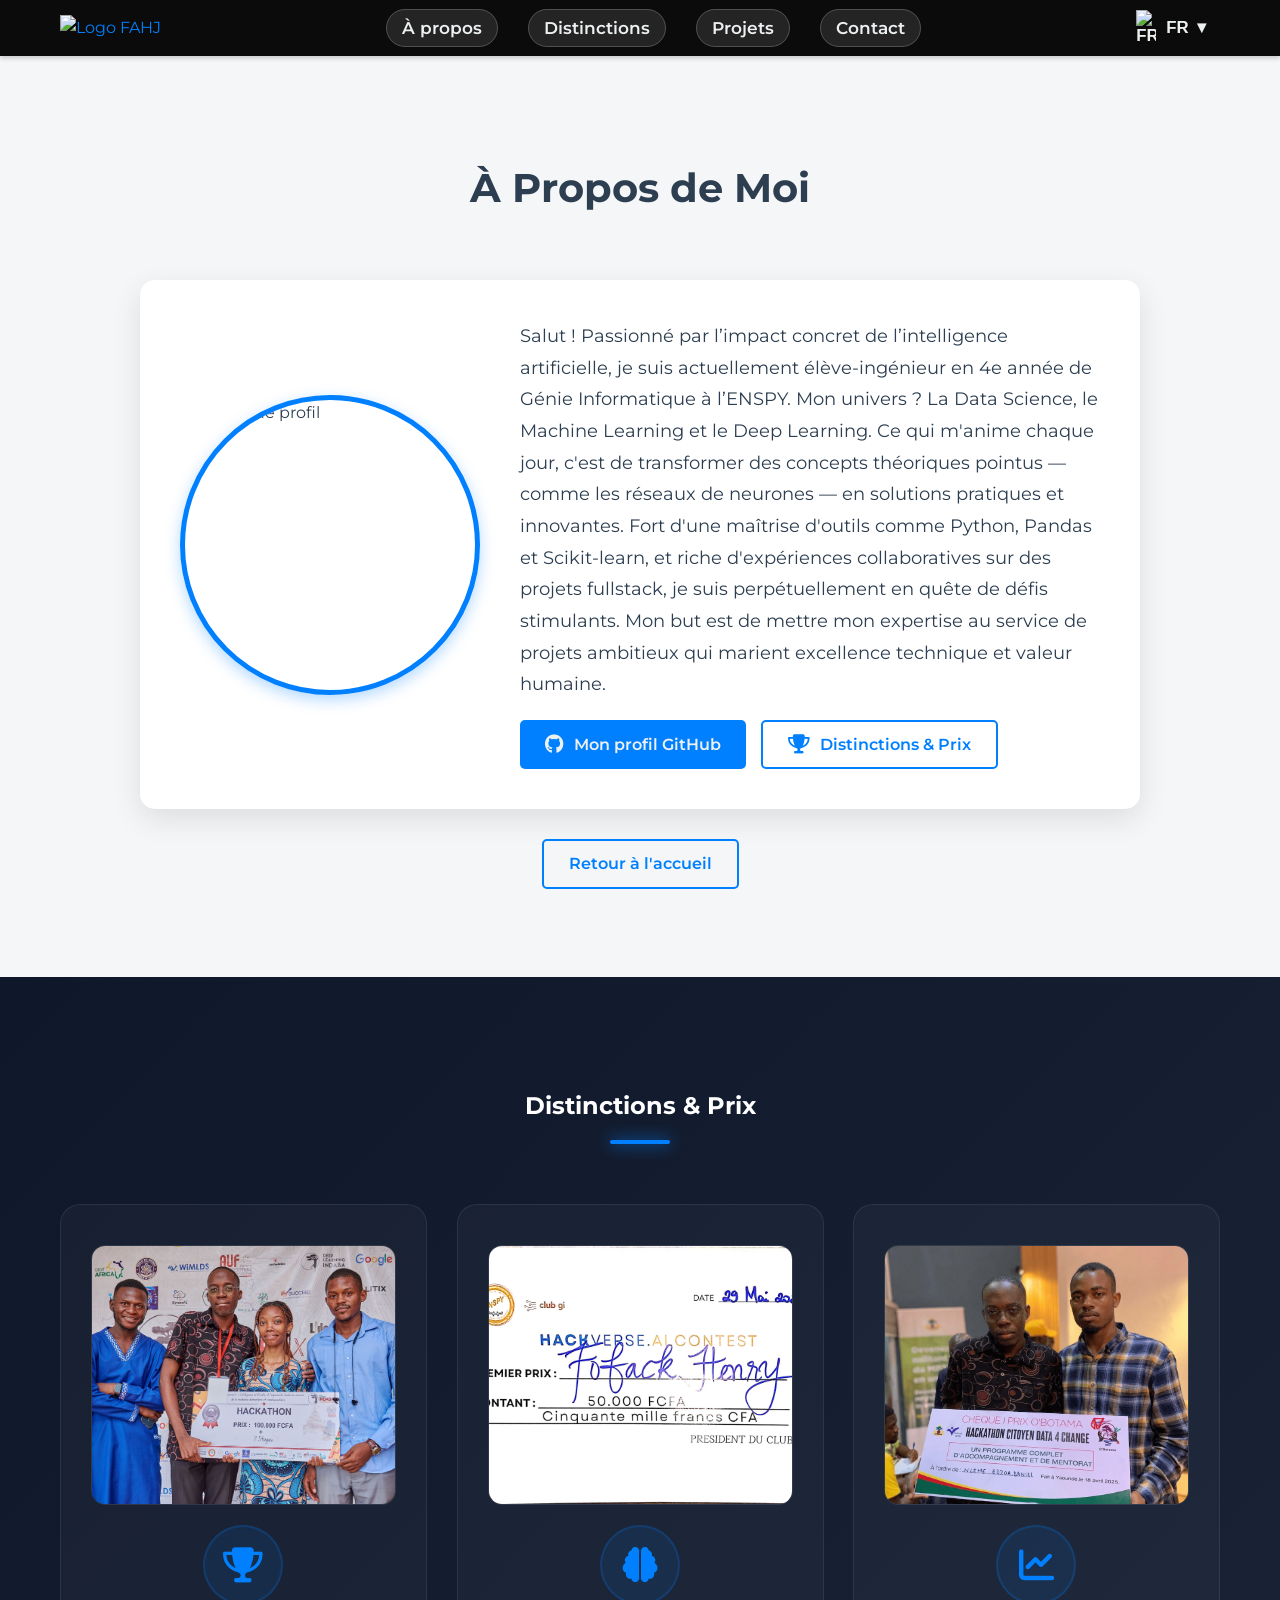
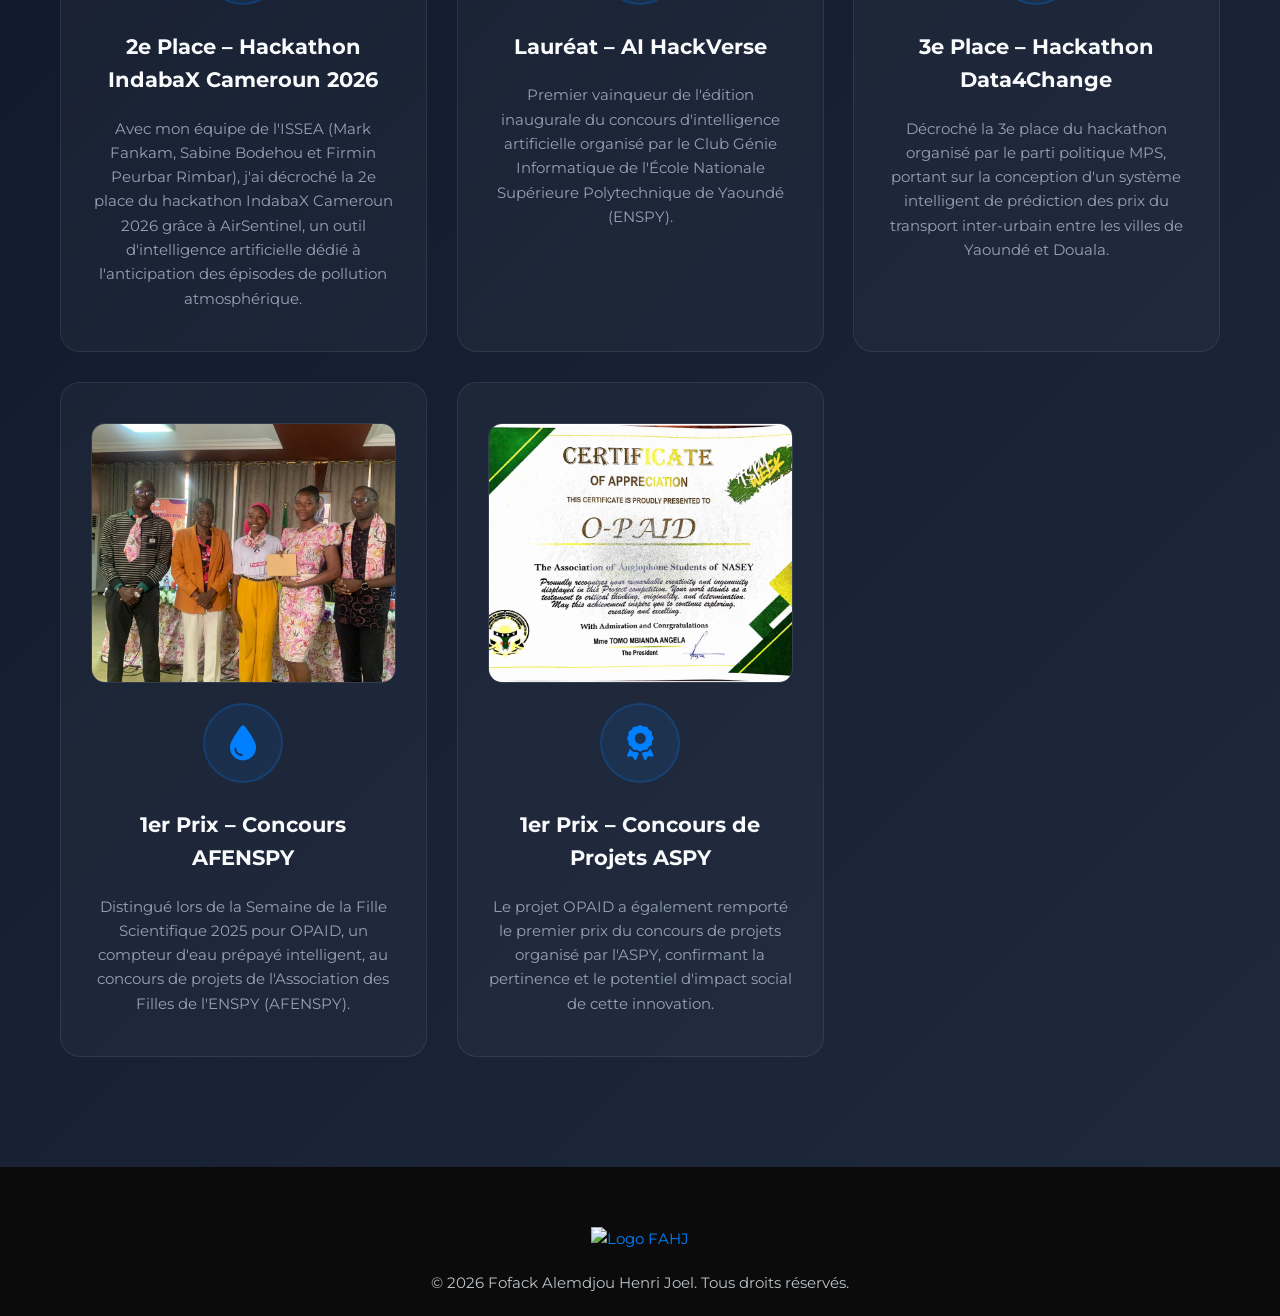
==== commit ccb9c604: "ajout de lapartie distinctions" ====
--- a/profil.html
+++ b/profil.html
@@ -1,95 +1,149 @@
-<!DOCTYPE html>
-<html lang="fr">
-
-<head>
-    <meta charset="UTF-8">
-    <meta name="viewport" content="width=device-width, initial-scale=1.0">
-    <title data-i18n="profil_page_title">Mon Profil - Fofack Alemdjou Henri Joel</title>
-    <link rel="stylesheet" href="css/style1.css">
-    <link rel="stylesheet" href="css/animations.css">
-    <link href="https://fonts.googleapis.com/css2?family=Montserrat:wght@400;600;700&display=swap" rel="stylesheet">
-    <link rel="stylesheet" href="https://cdnjs.cloudflare.com/ajax/libs/font-awesome/6.4.0/css/all.min.css">
-    <link rel="stylesheet" href="css/custom.css">
-</head>
-
-<body style="background-color: var(--background-light);">
-    <header class="navbar" style="background-color: var(--background-dark); padding: 5px 0;">
-        <div class="container">
-            <div class="logo">
-                <a href="index.html"><img src="images/logo.png" alt="Logo FAHJ" style="height: 40px; width: auto;"></a>
-            </div>
-            <nav class="mobile-nav" id="main-nav">
-                <ul>
-                    <li><a href="profil.html" data-i18n="nav_about">À propos</a></li>
-                    <li><a href="index.html#projects" data-i18n="nav_projects">Projets</a></li>
-                    <li><a href="index.html#contact" data-i18n="nav_contact">Contact</a></li>
-                </ul>
-            </nav>
-            <button class="hamburger" id="hamburger-btn" aria-label="Menu" aria-expanded="false">
-                <span class="hamburger-bar"></span>
-                <span class="hamburger-bar"></span>
-                <span class="hamburger-bar"></span>
-            </button>
-            <div class="auth-buttons" style="display:flex; align-items:center;">
-                <div class="lang-dropdown">
-                    <button class="lang-btn" id="current-lang"><img src="https://flagcdn.com/w20/fr.png" alt="FR"
-                            width="20" style="margin-right:5px;"> FR ▼</button>
-                    <div class="lang-content">
-                        <button onclick="changeLang('fr')"><img src="https://flagcdn.com/w20/fr.png" alt="FR" width="20"
-                                style="margin-right:10px;"> Français</button>
-                        <button onclick="changeLang('en')"><img src="https://flagcdn.com/w20/gb.png" alt="EN" width="20"
-                                style="margin-right:10px;"> English</button>
-                        <button onclick="changeLang('de')"><img src="https://flagcdn.com/w20/de.png" alt="DE" width="20"
-                                style="margin-right:10px;"> Deutsch</button>
-                    </div>
-                </div>
-            </div>
-        </div>
-    </header>
-
-    <section id="profil" class="features-section" style="padding-top: 100px;">
-        <div class="container">
-            <h2 class="section-title" data-i18n="profil_title">À Propos de Moi</h2>
-
-            <div class="profile-container animate-on-scroll" data-delay="0">
-                <img src="images/fofack.webp" alt="Photo de profil" class="profile-img">
-                <div class="profile-text">
-                    <p data-i18n="profil_desc">Étudiant ingénieur en Génie Informatique à l'ENSPY,
-                        passionné par la Data Science, le Machine Learning et le Deep Learning. Solides bases théoriques
-                        en apprentissage automatique et en réseaux de neurones, que je m'efforce chaque jour de traduire
-                        en compétences pratiques concrètes. Maîtrise des outils fondamentaux (Python, Pandas,
-                        Scikit-learn) et expérience acquise sur plusieurs projets fullstack en équipe. Je cherche à
-                        contribuer à des projets à fort impact technique et humain.</p>
-                    <div style="margin-top: 20px;">
-                        <a href="https://github.com/ALEMDJOU" target="_blank" class="btn btn-primary"
-                            style="display: inline-flex; align-items: center; gap: 10px;">
-                            <i class="fab fa-github" style="font-size: 1.2em;"></i>
-                            <span data-i18n="profil_github">Mon profil GitHub</span>
-                        </a>
-                    </div>
-                </div>
-            </div>
-
-            <div style="text-align: center;">
-                <a href="index.html" class="btn btn-secondary back-btn" data-i18n="btn_back">Retour à l'accueil</a>
-            </div>
-        </div>
-    </section>
-
-    <footer class="footer">
-        <div class="container">
-            <div style="text-align: center; margin-bottom: 20px;">
-                <a href="index.html"><img src="images/logo.png" alt="Logo FAHJ" style="height: 100px; width: auto;"></a>
-            </div>
-            <div class="footer-bottom" style="text-align:center;">
-                <p>&copy; 2026 Fofack Alemdjou Henri Joel. <span data-i18n="footer_rights">Tous droits réservés.</span>
-                </p>
-            </div>
-        </div>
-    </footer>
-
-    <script src="js/script.js"></script>
-    <script src="js/translations.js"></script>
-</body>
-
+<!DOCTYPE html>
+<html lang="fr">
+
+<head>
+    <meta charset="UTF-8">
+    <meta name="viewport" content="width=device-width, initial-scale=1.0">
+    <title data-i18n="profil_page_title">Mon Profil - Fofack Alemdjou Henri Joel</title>
+    <link rel="stylesheet" href="css/style1.css">
+    <link rel="stylesheet" href="css/animations.css">
+    <link href="https://fonts.googleapis.com/css2?family=Montserrat:wght@400;600;700&display=swap" rel="stylesheet">
+    <link rel="stylesheet" href="https://cdnjs.cloudflare.com/ajax/libs/font-awesome/6.4.0/css/all.min.css">
+    <link rel="stylesheet" href="css/custom.css">
+</head>
+
+<body style="background-color: var(--background-light);">
+    <header class="navbar" style="background-color: var(--background-dark); padding: 5px 0;">
+        <div class="container">
+            <div class="logo">
+                <a href="index.html"><img src="images/logo.png" alt="Logo FAHJ" style="height: 40px; width: auto;"></a>
+            </div>
+            <nav class="mobile-nav" id="main-nav">
+                <ul>
+                    <li><a href="profil.html" data-i18n="nav_about">À propos</a></li>
+                    <li><a href="#awards" data-i18n="nav_awards">Distinctions</a></li>
+                    <li><a href="index.html#projects" data-i18n="nav_projects">Projets</a></li>
+                    <li><a href="index.html#contact" data-i18n="nav_contact">Contact</a></li>
+                </ul>
+            </nav>
+            <button class="hamburger" id="hamburger-btn" aria-label="Menu" aria-expanded="false">
+                <span class="hamburger-bar"></span>
+                <span class="hamburger-bar"></span>
+                <span class="hamburger-bar"></span>
+            </button>
+            <div class="auth-buttons" style="display:flex; align-items:center;">
+                <div class="lang-dropdown">
+                    <button class="lang-btn" id="current-lang"><img src="https://flagcdn.com/w20/fr.png" alt="FR"
+                            width="20" style="margin-right:5px;"> FR ▼</button>
+                    <div class="lang-content">
+                        <button onclick="changeLang('fr')"><img src="https://flagcdn.com/w20/fr.png" alt="FR" width="20"
+                                style="margin-right:10px;"> Français</button>
+                        <button onclick="changeLang('en')"><img src="https://flagcdn.com/w20/gb.png" alt="EN" width="20"
+                                style="margin-right:10px;"> English</button>
+                        <button onclick="changeLang('de')"><img src="https://flagcdn.com/w20/de.png" alt="DE" width="20"
+                                style="margin-right:10px;"> Deutsch</button>
+                    </div>
+                </div>
+            </div>
+        </div>
+    </header>
+
+    <section id="profil" class="features-section" style="padding-top: 100px;">
+        <div class="container">
+            <h2 class="section-title" data-i18n="profil_title">À Propos de Moi</h2>
+
+            <div class="profile-container animate-on-scroll" data-delay="0">
+                <img src="images/fofack.webp" alt="Photo de profil" class="profile-img">
+                <div class="profile-text">
+                    <p data-i18n="profil_desc">Étudiant ingénieur en Génie Informatique à l'ENSPY,
+                        passionné par la Data Science, le Machine Learning et le Deep Learning. Solides bases théoriques
+                        en apprentissage automatique et en réseaux de neurones, que je m'efforce chaque jour de traduire
+                        en compétences pratiques concrètes. Maîtrise des outils fondamentaux (Python, Pandas,
+                        Scikit-learn) et expérience acquise sur plusieurs projets fullstack en équipe. Je cherche à
+                        contribuer à des projets à fort impact technique et humain.</p>
+                    <div style="margin-top: 20px; display: flex; gap: 15px; flex-wrap: wrap;">
+                        <a href="https://github.com/ALEMDJOU" target="_blank" class="btn btn-primary"
+                            style="display: inline-flex; align-items: center; gap: 10px;">
+                            <i class="fab fa-github" style="font-size: 1.2em;"></i>
+                            <span data-i18n="profil_github">Mon profil GitHub</span>
+                        </a>
+                        <a href="#awards" class="btn btn-secondary"
+                            style="display: inline-flex; align-items: center; gap: 10px;">
+                            <i class="fas fa-trophy" style="font-size: 1.2em;"></i>
+                            <span data-i18n="awards_title">Distinctions & Prix</span>
+                        </a>
+                    </div>
+                </div>
+            </div>
+
+            <div style="text-align: center;">
+                <a href="index.html" class="btn btn-secondary back-btn" data-i18n="btn_back">Retour à l'accueil</a>
+            </div>
+        </div>
+    </section>
+
+    <section id="awards" class="awards-section">
+        <div class="container">
+            <h2 class="section-title-alt" data-i18n="awards_title">Distinctions & Prix</h2>
+            <div class="awards-grid">
+                <div class="award-card animate-on-scroll" data-delay="0">
+                    <img src="images/Hackathon_Indabax.jpg" alt="Hackathon IndabaX 2026" class="award-img">
+                    <div class="award-icon-wrapper">
+                        <i class="fas fa-trophy"></i>
+                    </div>
+                    <h3 data-i18n="award_1_title">2e Place – Hackathon IndabaX Cameroun 2026</h3>
+                    <p data-i18n="award_1_desc">Avec mon équipe de l'ISSEA (Mark Fankam, Sabine Bodehou et Firmin Peurbar Rimbar), j'ai décroché la 2e place du hackathon IndabaX Cameroun 2026 grâce à AirSentinel, un outil d'intelligence artificielle dédié à l'anticipation des épisodes de pollution atmosphérique.</p>
+                </div>
+                <div class="award-card animate-on-scroll" data-delay="100">
+                    <img src="images/AI_Hackverse.png" alt="AI HackVerse" class="award-img">
+                    <div class="award-icon-wrapper">
+                        <i class="fas fa-brain"></i>
+                    </div>
+                    <h3 data-i18n="award_2_title">Lauréat – AI HackVerse</h3>
+                    <p data-i18n="award_2_desc">Premier vainqueur de l'édition inaugurale du concours d'intelligence artificielle organisé par le Club Génie Informatique de l'École Nationale Supérieure Polytechnique de Yaoundé (ENSPY).</p>
+                </div>
+                <div class="award-card animate-on-scroll" data-delay="200">
+                    <img src="images/HackathonData4Change.png" alt="Hackathon Data4Change" class="award-img">
+                    <div class="award-icon-wrapper">
+                        <i class="fas fa-chart-line"></i>
+                    </div>
+                    <h3 data-i18n="award_3_title">3e Place – Hackathon Data4Change</h3>
+                    <p data-i18n="award_3_desc">Décroché la 3e place du hackathon organisé par le parti politique MPS, portant sur la conception d'un système intelligent de prédiction des prix du transport inter-urbain entre les villes de Yaoundé et Douala.</p>
+                </div>
+                <div class="award-card animate-on-scroll" data-delay="300">
+                    <img src="images/ProjetAFENSPY.jpeg" alt="Concours AFENSPY" class="award-img">
+                    <div class="award-icon-wrapper">
+                        <i class="fas fa-tint"></i>
+                    </div>
+                    <h3 data-i18n="award_4_title">1er Prix – Concours AFENSPY</h3>
+                    <p data-i18n="award_4_desc">Distingué lors de la Semaine de la Fille Scientifique 2025 pour OPAID, un compteur d'eau prépayé intelligent, au concours de projets de l'Association des Filles de l'ENSPY (AFENSPY).</p>
+                </div>
+                <div class="award-card animate-on-scroll" data-delay="400">
+                    <img src="images/ProjetASPY.png" alt="Concours de Projets ASPY" class="award-img">
+                    <div class="award-icon-wrapper">
+                        <i class="fas fa-award"></i>
+                    </div>
+                    <h3 data-i18n="award_5_title">1er Prix – Concours de Projets ASPY</h3>
+                    <p data-i18n="award_5_desc">Le projet OPAID a également remporté le premier prix du concours de projets organisé par l'ASPY, confirmant la pertinence et le potentiel d'impact social de cette innovation.</p>
+                </div>
+            </div>
+        </div>
+    </section>
+
+    <footer class="footer">
+        <div class="container">
+            <div style="text-align: center; margin-bottom: 20px;">
+                <a href="index.html"><img src="images/logo.png" alt="Logo FAHJ" style="height: 100px; width: auto;"></a>
+            </div>
+            <div class="footer-bottom" style="text-align:center;">
+                <p>&copy; 2026 Fofack Alemdjou Henri Joel. <span data-i18n="footer_rights">Tous droits réservés.</span>
+                </p>
+            </div>
+        </div>
+    </footer>
+
+    <script src="js/script.js"></script>
+    <script src="js/translations.js"></script>
+</body>
+
 </html>
--- a/css/style1.css
+++ b/css/style1.css
@@ -1,949 +1,1012 @@
-/* Variables de couleurs */
-:root {
-    --primary-color: #0080ff;
-    /* Bleu demandé par l'utilisateur */
-    --secondary-color: #0066cc;
-    /* Variante plus foncée */
-    --text-dark: #2C3E50;
-    /* Presque noir, pour la lisibilité */
-    --text-light: #ECF0F1;
-    /* Blanc cassé */
-    --background-dark: #0c0b0b;
-    /* Noir */
-    --background-light: #F4F6F8;
-    /* Blanc/Gris très clair */
-    --gray-medium: #BDC3C7;
-    /* Gris moyen */
-    --gray-light: #E0E0E0;
-    /* Gris clair */
-    --gray-dark: #34495E;
-    /* Gris foncé */
-    --primary-accent: #3399ff;
-    /* Le bleu vif pour le logo/modale */
-}
-
-/* Réinitialisation de base */
-* {
-    margin: 0;
-    padding: 0;
-    box-sizing: border-box;
-}
-
-body {
-    font-family: 'Montserrat', sans-serif;
-    line-height: 1.6;
-    color: var(--text-dark);
-    background-color: var(--background-light);
-}
-
-.container {
-    max-width: 1200px;
-    margin: 0 auto;
-    padding: 0 20px;
-}
-
-a {
-    text-decoration: none;
-    color: var(--primary-color);
-}
-
-ul {
-    list-style: none;
-}
-
-/* Boutons */
-.btn {
-    display: inline-block;
-    padding: 10px 25px;
-    border-radius: 5px;
-    font-weight: 600;
-    transition: all 0.3s ease;
-    border: none;
-    cursor: pointer;
-}
-
-.btn-primary {
-    background-color: var(--primary-color);
-    color: var(--text-light);
-}
-
-.btn-primary:hover {
-    background-color: var(--secondary-color);
-}
-
-.btn-secondary {
-    background-color: transparent;
-    color: var(--primary-color);
-    border: 2px solid var(--primary-color);
-}
-
-.btn-secondary:hover {
-    background-color: var(--primary-color);
-    color: var(--text-light);
-}
-
-.btn-large {
-    padding: 15px 35px;
-    font-size: 1.1em;
-}
-
-/* Navbar */
-.navbar {
-    background-color: var(--background-dark);
-    padding: 15px 0;
-    color: var(--text-light);
-    position: sticky;
-    top: 0;
-    z-index: 1000;
-    box-shadow: 0 2px 5px rgba(0, 0, 0, 0.2);
-    transition: background-color 0.3s ease;
-}
-
-.navbar .container {
-    display: flex;
-    justify-content: space-between;
-    align-items: center;
-}
-
-.navbar .logo img {
-    height: 50px;
-}
-
-.navbar nav ul {
-    display: flex;
-}
-
-.navbar nav ul li {
-    margin-left: 30px;
-}
-
-.navbar nav ul li a {
-    color: var(--text-light);
-    font-weight: 600;
-    font-size: 1.05em;
-    transition: color 0.3s ease;
-}
-
-.navbar nav ul li a:hover {
-    color: var(--primary-color);
-}
-
-.navbar .auth-buttons .btn {
-    margin-left: 15px;
-}
-
-/* Hero Section */
-.hero-section {
-    background: linear-gradient(135deg, var(--background-dark) 0%, var(--gray-dark) 100%);
-    color: var(--text-light);
-    padding: 100px 0;
-    text-align: center;
-    position: relative;
-    overflow: hidden;
-}
-
-.hero-content {
-    max-width: 800px;
-    margin: 0 auto;
-    position: relative;
-    z-index: 10;
-}
-
-.hero-content h1 {
-    font-size: 3.5em;
-    margin-bottom: 20px;
-    color: var(--text-light);
-    line-height: 1.2;
-}
-
-.hero-content p {
-    font-size: 1.3em;
-    margin-bottom: 30px;
-    color: var(--gray-medium);
-}
-
-.hero-content .small-text {
-    font-size: 0.9em;
-    margin-top: 20px;
-    color: var(--gray-light);
-}
-
-/* Sections générales */
-section {
-    padding: 80px 0;
-}
-
-.section-title {
-    font-size: 2.5em;
-    text-align: center;
-    margin-bottom: 60px;
-    color: var(--text-dark);
-}
-
-/* Features Section */
-.features-section {
-    background-color: var(--background-light);
-}
-
-.feature-grid {
-    display: grid;
-    grid-template-columns: repeat(auto-fit, minmax(280px, 1fr));
-    gap: 40px;
-}
-
-.feature-item {
-    background-color: #ffffff;
-    padding: 30px;
-    border-radius: 10px;
-    box-shadow: 0 5px 20px rgba(0, 0, 0, 0.08);
-    text-align: center;
-    transition: transform 0.3s ease;
-}
-
-.feature-item:hover {
-    transform: translateY(-10px);
-}
-
-.feature-item .feature-img {
-    display: block;
-    object-fit: cover;
-    margin: 0 auto 20px auto;
-    border-radius: 8px;
-    box-shadow: 0 0 10px rgba(0, 0, 0, 0.15);
-}
-
-/* Styles spécifiques des images des features (dimensions de l'utilisateur) */
-.feature-grid .feature-item:nth-child(1) .feature-img {
-    width: 281px;
-    height: 179px;
-}
-
-.feature-grid .feature-item:nth-child(2) .feature-img {
-    width: 275px;
-    height: 183px;
-}
-
-.feature-grid .feature-item:nth-child(3) .feature-img {
-    width: 299px;
-    height: 179px;
-}
-
-.feature-item h3 {
-    font-size: 1.5em;
-    margin-bottom: 15px;
-    color: var(--primary-color);
-}
-
-.feature-item p {
-    color: var(--gray-dark);
-}
-
-/* ========================================= */
-/* NOUVEAU : Styles pour les Cartes d'Organisation */
-/* ========================================= */
-
-.section-subtitle {
-    text-align: center;
-    margin-bottom: 50px;
-    font-size: 1.1em;
-    color: var(--gray-dark);
-}
-
-.organization-card {
-    display: block;
-    text-decoration: none;
-    color: var(--text-dark);
-    background-color: #ffffff;
-    padding: 30px;
-    border-radius: 10px;
-    box-shadow: 0 5px 20px rgba(0, 0, 0, 0.08);
-    text-align: center;
-    /* AJOUT: État initial pour l'animation d'apparition douce (reveal) */
-    opacity: 0;
-    transform: translateY(20px);
-    /* MODIF: Nouvelle transition pour la révélation, le survol et la courbe d'animation */
-    transition: transform 0.4s cubic-bezier(0.25, 0.8, 0.25, 1), box-shadow 0.4s ease, opacity 0.4s ease;
-    height: 100%;
-}
-
-/* AJOUT: État final de l'animation d'apparition déclenché par le JS */
-.organization-card.is-visible {
-    opacity: 1;
-    transform: translateY(0);
-}
-
-/* MODIF: Amélioration du survol de la carte */
-.organization-card:hover {
-    transform: translateY(-5px);
-    box-shadow: 0 12px 35px rgba(0, 0, 0, 0.1);
-}
-
-.organization-logo {
-    /* MODIF: Utilisation de vw (Viewport Width) pour la réactivité, avec des limites max/min */
-    width: 10vw;
-    /* 10% de la largeur de l'écran */
-    height: 10vw;
-    max-width: 90px;
-    /* Limite maximale sur grand écran */
-    max-height: 90px;
-    min-width: 60px;
-    /* Taille minimale sur très petit écran */
-    min-height: 60px;
-
-    object-fit: contain;
-    margin-bottom: 20px;
-    border-radius: 50%;
-    border: 3px solid var(--primary-color);
-    padding: 5px;
-    /* AJOUT: Préparation pour l'animation de survol du logo (Pulse) */
-    transition: transform 0.3s cubic-bezier(0.25, 0.8, 0.25, 1), box-shadow 0.3s ease, border-color 0.3s ease;
-}
-
-/* MODIFICATION APPLIQUÉE ICI: Opacité diminuée pour l'ombre du logo */
-.organization-card:hover .organization-logo {
-    transform: scale(1.1);
-    /* Léger grossissement doux */
-    border-color: var(--primary-accent);
-    /* Accentuation de la couleur de la bordure */
-    box-shadow: 0 0 15px rgba(0, 128, 255, 0.15);
-    /* Ombre subtile et lumineuse (opacité 15%) */
-}
-
-.organization-card h3 {
-    font-size: 1.4em;
-    margin-bottom: 10px;
-    color: var(--primary-accent);
-}
-
-/* Style de l'étiquette de type d'organisation */
-.organization-type-tag {
-    display: inline-block;
-    padding: 5px 12px;
-    border-radius: 20px;
-    font-size: 0.8em;
-    font-weight: 700;
-    margin-bottom: 15px;
-    text-transform: uppercase;
-}
-
-/* Couleur spécifique pour les Entreprises */
-.organization-card.company-type .organization-type-tag {
-    background-color: #E3F2FD;
-    /* Bleu très clair */
-    color: #1976D2;
-    /* Bleu foncé */
-}
-
-/* Couleur spécifique pour les Établissements Scolaires */
-.organization-card.school-type .organization-type-tag {
-    background-color: #FCE4EC;
-    /* Rose très clair */
-    color: #C2185B;
-    /* Rose foncé */
-}
-
-.feedback-count {
-    font-size: 0.9em;
-    font-weight: 600;
-    color: var(--gray-dark);
-    margin-bottom: 15px;
-}
-
-.view-link {
-    display: block;
-    margin-top: 15px;
-    color: var(--secondary-color);
-    font-weight: 600;
-    font-size: 0.9em;
-}
-
-/* How It Works Section (Conservé, mais remplacé dans home-auth.html) */
-.how-it-works-section {
-    background-color: var(--gray-light);
-    color: var(--text-dark);
-}
-
-.steps-grid {
-    display: grid;
-    grid-template-columns: repeat(auto-fit, minmax(280px, 1fr));
-    gap: 40px;
-    text-align: center;
-}
-
-.step-item {
-    background-color: #ffffff;
-    padding: 40px 30px;
-    border-radius: 10px;
-    box-shadow: 0 5px 20px rgba(0, 0, 0, 0.05);
-}
-
-.step-item .step-number {
-    display: inline-block;
-    width: 60px;
-    height: 60px;
-    line-height: 60px;
-    background-color: var(--primary-color);
-    color: var(--text-light);
-    border-radius: 50%;
-    font-size: 1.8em;
-    font-weight: 700;
-    margin-bottom: 25px;
-}
-
-.step-item h3 {
-    font-size: 1.6em;
-    margin-bottom: 15px;
-    color: var(--text-dark);
-}
-
-/* Testimonials Section */
-.testimonials-section {
-    background-color: var(--background-dark);
-    color: var(--text-light);
-}
-
-.testimonials-section h2 {
-    color: var(--text-light);
-}
-
-.testimonial-slider {
-    display: flex;
-    justify-content: center;
-    gap: 30px;
-    flex-wrap: wrap;
-}
-
-.testimonial-item {
-    background-color: var(--gray-dark);
-    padding: 30px;
-    border-radius: 10px;
-    max-width: 450px;
-    text-align: center;
-    box-shadow: 0 5px 15px rgba(0, 0, 0, 0.3);
-}
-
-.testimonial-item p {
-    font-style: italic;
-    font-size: 1.1em;
-    margin-bottom: 20px;
-    color: var(--gray-light);
-}
-
-.testimonial-author {
-    font-weight: 600;
-    color: var(--primary-color);
-}
-
-/* CTA Section */
-.cta-section {
-    background: linear-gradient(90deg, var(--primary-color) 0%, var(--secondary-color) 100%);
-    color: var(--text-light);
-    text-align: center;
-    padding: 80px 0;
-}
-
-.cta-section h2 {
-    color: var(--text-light);
-    font-size: 2.8em;
-    margin-bottom: 20px;
-}
-
-.cta-section p {
-    font-size: 1.3em;
-    margin-bottom: 40px;
-}
-
-/* Footer */
-.footer {
-    background-color: var(--background-dark);
-    color: var(--gray-medium);
-    padding: 60px 0 20px;
-    font-size: 0.95em;
-}
-
-.footer .footer-content {
-    display: flex;
-    flex-wrap: wrap;
-    justify-content: space-between;
-    gap: 30px;
-    margin-bottom: 40px;
-}
-
-.footer-col {
-    flex: 1;
-    min-width: 250px;
-}
-
-.footer-logo {
-    height: 40px;
-    margin-bottom: 20px;
-}
-
-.footer-col h3 {
-    color: var(--text-light);
-    font-size: 1.4em;
-    margin-bottom: 20px;
-}
-
-.footer-col ul li {
-    margin-bottom: 10px;
-}
-
-.footer-col ul li a {
-    color: var(--gray-medium);
-    transition: color 0.3s ease;
-}
-
-.footer-col ul li a:hover {
-    color: var(--primary-color);
-}
-
-/* ... (le reste du CSS du footer) ... */
-
-/* Styles pour le logo et le nom de l'application */
-.brand-logo-name {
-    display: flex;
-    align-items: center;
-    gap: 10px;
-}
-
-.brand-logo-name .app-name {
-    font-family: 'Montserrat', sans-serif;
-    font-size: 2.2em;
-    font-weight: 700;
-    color: var(--primary-accent);
-    text-shadow: 2px 2px 4px rgba(0, 0, 0, 0.2);
-    letter-spacing: 1px;
-}
-
-/* Ajustement du logo dans la navbar */
-.navbar .logo img {
-    height: 50px;
-    width: auto;
-}
-
-/* Ajustement pour le logo dans le footer si nécessaire */
-.footer-logo {
-    height: 40px;
-    width: auto;
-}
-
-/* ========================================= */
-/* Modale de Connexion (styles existants) */
-/* ========================================= */
-
-.modal-overlay {
-    display: none;
-    position: fixed;
-    z-index: 2000;
-    left: 0;
-    top: 0;
-    width: 100%;
-    height: 100%;
-    overflow: auto;
-    background-color: rgba(0, 0, 0, 0.7);
-    backdrop-filter: blur(5px);
-    opacity: 0;
-    transition: opacity 0.3s ease;
-}
-
-.modal-content {
-    background-color: #ffffff;
-    margin: 10% auto;
-    padding: 40px;
-    border-radius: 15px;
-    box-shadow: 0 15px 35px rgba(0, 0, 0, 0.25);
-    width: 90%;
-    max-width: 450px;
-    position: relative;
-    transform: translateY(-50px);
-    opacity: 0;
-    transition: all 0.4s cubic-bezier(0.25, 0.8, 0.25, 1);
-}
-
-.modal-overlay.show {
-    display: block;
-    opacity: 1;
-}
-
-.modal-overlay.show .modal-content {
-    transform: translateY(0);
-    opacity: 1;
-}
-
-.close-modal-btn {
-    color: #aaa;
-    position: absolute;
-    top: 20px;
-    right: 25px;
-    font-size: 28px;
-    font-weight: bold;
-    cursor: pointer;
-    transition: color 0.3s;
-}
-
-.close-modal-btn:hover {
-    color: var(--primary-accent);
-}
-
-.modal-header {
-    text-align: center;
-    margin-bottom: 35px;
-}
-
-.input-group {
-    position: relative;
-    margin-bottom: 25px;
-}
-
-.input-group input {
-    width: 100%;
-    padding: 15px;
-    border: 2px solid #e0e0e0;
-    border-radius: 8px;
-    background: none;
-    font-family: inherit;
-    font-size: 1em;
-    color: var(--text-dark);
-    transition: border-color 0.3s;
-    outline: none;
-}
-
-.input-group label {
-    position: absolute;
-    top: 15px;
-    left: 15px;
-    color: #95a5a6;
-    pointer-events: none;
-    transition: 0.25s ease all;
-    background-color: #fff;
-    padding: 0 5px;
-}
-
-.input-group input:focus,
-.input-group input:not(:placeholder-shown) {
-    border-color: var(--primary-accent);
-}
-
-.input-group input:focus~label,
-.input-group input:not(:placeholder-shown)~label {
-    top: -10px;
-    font-size: 0.85em;
-    color: var(--primary-accent);
-    font-weight: 600;
-}
-
-.form-actions {
-    text-align: right;
-    margin-bottom: 25px;
-    font-size: 0.9em;
-}
-
-.forgot-password {
-    color: #7f8c8d;
-    transition: color 0.3s;
-}
-
-.forgot-password:hover {
-    color: var(--primary-accent);
-}
-
-.btn-block {
-    width: 100%;
-    padding: 15px;
-    font-size: 1.1em;
-    background-color: var(--primary-accent);
-    border: none;
-}
-
-.btn-block:hover {
-    background-color: var(--primary-color);
-}
-
-.form-footer {
-    text-align: center;
-    margin-top: 25px;
-    font-size: 0.9em;
-    color: #7f8c8d;
-}
-
-.form-footer a {
-    color: var(--primary-accent);
-    font-weight: 600;
-}
-
-/* =========================================
-   HAMBURGER BUTTON (base – hidden on desktop)
-   ========================================= */
-.hamburger {
-    display: none;
-    flex-direction: column;
-    justify-content: center;
-    gap: 5px;
-    background: none;
-    border: none;
-    cursor: pointer;
-    padding: 8px;
-    z-index: 1100;
-    order: 3;
-}
-
-.hamburger-bar {
-    display: block;
-    width: 25px;
-    height: 3px;
-    background: var(--text-light);
-    border-radius: 2px;
-    transition: transform 0.35s ease, opacity 0.25s ease, width 0.25s ease;
-    transform-origin: center;
-}
-
-/* Animated X when open */
-.hamburger.is-open .hamburger-bar:nth-child(1) {
-    transform: translateY(8px) rotate(45deg);
-}
-.hamburger.is-open .hamburger-bar:nth-child(2) {
-    opacity: 0;
-    width: 0;
-}
-.hamburger.is-open .hamburger-bar:nth-child(3) {
-    transform: translateY(-8px) rotate(-45deg);
-}
-
-/* =========================================
-   CONTACT WRAPPER & FORM ROW (moved from inline)
-   ========================================= */
-.contact-wrapper {
-    display: grid;
-    grid-template-columns: 1fr 1fr;
-    gap: 50px;
-    text-align: left;
-    align-items: start;
-    margin-top: 40px;
-}
-
-.form-row {
-    display: grid;
-    grid-template-columns: 1fr 1fr;
-    gap: 20px;
-    margin-bottom: 20px;
-}
-
-/* =========================================
-   RESPONSIVE – Large tablets (max-width: 1024px)
-   ========================================= */
-@media (max-width: 1024px) {
-    /* Show hamburger, hide desktop nav */
-    .hamburger {
-        display: flex;
-    }
-
-    .navbar .container {
-        flex-wrap: wrap;
-        position: relative;
-    }
-
-    /* Mobile nav – hidden by default, slides in */
-    .mobile-nav {
-        display: none;
-        width: 100%;
-        order: 4;
-        background: var(--background-dark);
-        padding: 0;
-        max-height: 0;
-        overflow: hidden;
-        transition: max-height 0.4s ease, padding 0.3s ease;
-    }
-
-    .mobile-nav.nav-open {
-        display: block;
-        max-height: 400px;
-        padding: 15px 0 20px;
-    }
-
-    .mobile-nav ul {
-        flex-direction: column;
-        align-items: center;
-        gap: 0;
-    }
-
-    .mobile-nav ul li {
-        margin: 0;
-        width: 100%;
-        text-align: center;
-        border-bottom: 1px solid rgba(255, 255, 255, 0.08);
-    }
-
-    .mobile-nav ul li:last-child {
-        border-bottom: none;
-    }
-
-    .mobile-nav ul li a {
-        display: block;
-        padding: 14px 20px;
-        font-size: 1.05em;
-        border-radius: 0;
-        background: none;
-        border: none;
-        transition: background 0.2s, color 0.2s;
-    }
-
-    .mobile-nav ul li a:hover {
-        background: rgba(0, 128, 255, 0.15);
-        border-radius: 0;
-        box-shadow: none;
-    }
-
-    /* Auth buttons stay visible */
-    .navbar .auth-buttons {
-        order: 2;
-    }
-
-    /* Hero adjustments */
-    .hero-content h1 {
-        font-size: 2.6em;
-    }
-
-    .hero-content h2 {
-        font-size: 1.6em;
-    }
-
-    /* Feature grid: 2 columns on tablets */
-    .feature-grid {
-        grid-template-columns: repeat(2, 1fr);
-        max-width: 100%;
-    }
-
-    .feature-item .feature-img {
-        max-width: 100%;
-        height: auto;
-    }
-
-    .feature-grid .feature-item:nth-child(1) .feature-img,
-    .feature-grid .feature-item:nth-child(2) .feature-img,
-    .feature-grid .feature-item:nth-child(3) .feature-img {
-        width: 100%;
-        height: 200px;
-    }
-
-    .footer .footer-content {
-        flex-direction: column;
-        align-items: center;
-        text-align: center;
-    }
-
-    .footer-col {
-        width: 100%;
-        max-width: 400px;
-    }
-}
-
-/* =========================================
-   RESPONSIVE – Mobile (max-width: 768px)
-   ========================================= */
-@media (max-width: 768px) {
-    .container {
-        padding: 0 18px;
-    }
-
-    section {
-        padding: 60px 0;
-    }
-
-    /* Hero text scaling */
-    .hero-content h1 {
-        font-size: 2em;
-        letter-spacing: 1px;
-    }
-
-    .hero-content h2 {
-        font-size: 1.3em;
-    }
-
-    .hero-content p {
-        font-size: 1em;
-    }
-
-    /* Section titles */
-    .section-title {
-        font-size: 1.9em;
-        margin-bottom: 40px;
-    }
-
-    .cta-section h2 {
-        font-size: 2em;
-    }
-
-    .cta-section p {
-        font-size: 1.1em;
-    }
-
-    /* Feature grid: 1 column */
-    .feature-grid {
-        grid-template-columns: 1fr;
-        max-width: 500px;
-        margin: 0 auto;
-    }
-
-    /* Contact section – stacked */
-    .contact-wrapper {
-        grid-template-columns: 1fr;
-        gap: 35px;
-    }
-
-    /* Form row – stacked */
-    .form-row {
-        grid-template-columns: 1fr;
-    }
-
-    /* Footer */
-    .footer {
-        padding: 40px 0 15px;
-    }
-}
-
-/* =========================================
-   RESPONSIVE – Small mobile (max-width: 480px)
-   ========================================= */
-@media (max-width: 480px) {
-    .container {
-        padding: 0 14px;
-    }
-
-    .hero-content h1 {
-        font-size: 1.6em;
-        letter-spacing: 0.5px;
-    }
-
-    .hero-content h2 {
-        font-size: 1.1em;
-    }
-
-    .hero-content p {
-        font-size: 0.95em;
-    }
-
-    .section-title {
-        font-size: 1.6em;
-    }
-
-    .btn {
-        padding: 8px 18px;
-        font-size: 0.9em;
-    }
-
-    .btn-large {
-        padding: 12px 24px;
-        font-size: 1em;
-    }
-
-    /* CTA section */
-    .cta-section h2 {
-        font-size: 1.6em;
-    }
-
-    /* Feature item padding */
-    .feature-item {
-        padding: 20px;
-    }
+/* Variables de couleurs */
+:root {
+    --primary-color: #0080ff;
+    /* Bleu demandé par l'utilisateur */
+    --secondary-color: #0066cc;
+    /* Variante plus foncée */
+    --text-dark: #2C3E50;
+    /* Presque noir, pour la lisibilité */
+    --text-light: #ECF0F1;
+    /* Blanc cassé */
+    --background-dark: #0c0b0b;
+    /* Noir */
+    --background-light: #F4F6F8;
+    /* Blanc/Gris très clair */
+    --gray-medium: #BDC3C7;
+    /* Gris moyen */
+    --gray-light: #E0E0E0;
+    /* Gris clair */
+    --gray-dark: #34495E;
+    /* Gris foncé */
+    --primary-accent: #3399ff;
+    /* Le bleu vif pour le logo/modale */
+}
+
+/* Réinitialisation de base */
+* {
+    margin: 0;
+    padding: 0;
+    box-sizing: border-box;
+}
+
+body {
+    font-family: 'Montserrat', sans-serif;
+    line-height: 1.6;
+    color: var(--text-dark);
+    background-color: var(--background-light);
+}
+
+.container {
+    max-width: 1200px;
+    margin: 0 auto;
+    padding: 0 20px;
+}
+
+a {
+    text-decoration: none;
+    color: var(--primary-color);
+}
+
+ul {
+    list-style: none;
+}
+
+/* Boutons */
+.btn {
+    display: inline-block;
+    padding: 10px 25px;
+    border-radius: 5px;
+    font-weight: 600;
+    transition: all 0.3s ease;
+    border: none;
+    cursor: pointer;
+}
+
+.btn-primary {
+    background-color: var(--primary-color);
+    color: var(--text-light);
+}
+
+.btn-primary:hover {
+    background-color: var(--secondary-color);
+}
+
+.btn-secondary {
+    background-color: transparent;
+    color: var(--primary-color);
+    border: 2px solid var(--primary-color);
+}
+
+.btn-secondary:hover {
+    background-color: var(--primary-color);
+    color: var(--text-light);
+}
+
+.btn-large {
+    padding: 15px 35px;
+    font-size: 1.1em;
+}
+
+/* Navbar */
+.navbar {
+    background-color: var(--background-dark);
+    padding: 15px 0;
+    color: var(--text-light);
+    position: sticky;
+    top: 0;
+    z-index: 1000;
+    box-shadow: 0 2px 5px rgba(0, 0, 0, 0.2);
+    transition: background-color 0.3s ease;
+}
+
+.navbar .container {
+    display: flex;
+    justify-content: space-between;
+    align-items: center;
+}
+
+.navbar .logo img {
+    height: 50px;
+}
+
+.navbar nav ul {
+    display: flex;
+}
+
+.navbar nav ul li {
+    margin-left: 30px;
+}
+
+.navbar nav ul li a {
+    color: var(--text-light);
+    font-weight: 600;
+    font-size: 1.05em;
+    transition: color 0.3s ease;
+}
+
+.navbar nav ul li a:hover {
+    color: var(--primary-color);
+}
+
+.navbar .auth-buttons .btn {
+    margin-left: 15px;
+}
+
+/* Hero Section */
+.hero-section {
+    background: linear-gradient(135deg, var(--background-dark) 0%, var(--gray-dark) 100%);
+    color: var(--text-light);
+    padding: 100px 0;
+    text-align: center;
+    position: relative;
+    overflow: hidden;
+}
+
+.hero-content {
+    max-width: 800px;
+    margin: 0 auto;
+    position: relative;
+    z-index: 10;
+}
+
+.hero-content h1 {
+    font-size: 3.5em;
+    margin-bottom: 20px;
+    color: var(--text-light);
+    line-height: 1.2;
+}
+
+.hero-content p {
+    font-size: 1.3em;
+    margin-bottom: 30px;
+    color: var(--gray-medium);
+}
+
+.hero-content .small-text {
+    font-size: 0.9em;
+    margin-top: 20px;
+    color: var(--gray-light);
+}
+
+/* Sections générales */
+section {
+    padding: 80px 0;
+}
+
+.section-title {
+    font-size: 2.5em;
+    text-align: center;
+    margin-bottom: 60px;
+    color: var(--text-dark);
+}
+
+/* Features Section */
+.features-section {
+    background-color: var(--background-light);
+}
+
+.feature-grid {
+    display: grid;
+    grid-template-columns: repeat(auto-fit, minmax(280px, 1fr));
+    gap: 40px;
+}
+
+.feature-item {
+    background-color: #ffffff;
+    padding: 30px;
+    border-radius: 10px;
+    box-shadow: 0 5px 20px rgba(0, 0, 0, 0.08);
+    text-align: center;
+    transition: transform 0.3s ease;
+}
+
+.feature-item:hover {
+    transform: translateY(-10px);
+}
+
+.feature-item .feature-img {
+    display: block;
+    object-fit: cover;
+    margin: 0 auto 20px auto;
+    border-radius: 8px;
+    box-shadow: 0 0 10px rgba(0, 0, 0, 0.15);
+}
+
+/* Styles spécifiques des images des features (dimensions de l'utilisateur) */
+.feature-grid .feature-item:nth-child(1) .feature-img {
+    width: 281px;
+    height: 179px;
+}
+
+.feature-grid .feature-item:nth-child(2) .feature-img {
+    width: 275px;
+    height: 183px;
+}
+
+.feature-grid .feature-item:nth-child(3) .feature-img {
+    width: 299px;
+    height: 179px;
+}
+
+.feature-item h3 {
+    font-size: 1.5em;
+    margin-bottom: 15px;
+    color: var(--primary-color);
+}
+
+.feature-item p {
+    color: var(--gray-dark);
+}
+
+/* ========================================= */
+/* NOUVEAU : Styles pour les Cartes d'Organisation */
+/* ========================================= */
+
+.section-subtitle {
+    text-align: center;
+    margin-bottom: 50px;
+    font-size: 1.1em;
+    color: var(--gray-dark);
+}
+
+.organization-card {
+    display: block;
+    text-decoration: none;
+    color: var(--text-dark);
+    background-color: #ffffff;
+    padding: 30px;
+    border-radius: 10px;
+    box-shadow: 0 5px 20px rgba(0, 0, 0, 0.08);
+    text-align: center;
+    /* AJOUT: État initial pour l'animation d'apparition douce (reveal) */
+    opacity: 0;
+    transform: translateY(20px);
+    /* MODIF: Nouvelle transition pour la révélation, le survol et la courbe d'animation */
+    transition: transform 0.4s cubic-bezier(0.25, 0.8, 0.25, 1), box-shadow 0.4s ease, opacity 0.4s ease;
+    height: 100%;
+}
+
+/* AJOUT: État final de l'animation d'apparition déclenché par le JS */
+.organization-card.is-visible {
+    opacity: 1;
+    transform: translateY(0);
+}
+
+/* MODIF: Amélioration du survol de la carte */
+.organization-card:hover {
+    transform: translateY(-5px);
+    box-shadow: 0 12px 35px rgba(0, 0, 0, 0.1);
+}
+
+.organization-logo {
+    /* MODIF: Utilisation de vw (Viewport Width) pour la réactivité, avec des limites max/min */
+    width: 10vw;
+    /* 10% de la largeur de l'écran */
+    height: 10vw;
+    max-width: 90px;
+    /* Limite maximale sur grand écran */
+    max-height: 90px;
+    min-width: 60px;
+    /* Taille minimale sur très petit écran */
+    min-height: 60px;
+
+    object-fit: contain;
+    margin-bottom: 20px;
+    border-radius: 50%;
+    border: 3px solid var(--primary-color);
+    padding: 5px;
+    /* AJOUT: Préparation pour l'animation de survol du logo (Pulse) */
+    transition: transform 0.3s cubic-bezier(0.25, 0.8, 0.25, 1), box-shadow 0.3s ease, border-color 0.3s ease;
+}
+
+/* MODIFICATION APPLIQUÉE ICI: Opacité diminuée pour l'ombre du logo */
+.organization-card:hover .organization-logo {
+    transform: scale(1.1);
+    /* Léger grossissement doux */
+    border-color: var(--primary-accent);
+    /* Accentuation de la couleur de la bordure */
+    box-shadow: 0 0 15px rgba(0, 128, 255, 0.15);
+    /* Ombre subtile et lumineuse (opacité 15%) */
+}
+
+.organization-card h3 {
+    font-size: 1.4em;
+    margin-bottom: 10px;
+    color: var(--primary-accent);
+}
+
+/* Style de l'étiquette de type d'organisation */
+.organization-type-tag {
+    display: inline-block;
+    padding: 5px 12px;
+    border-radius: 20px;
+    font-size: 0.8em;
+    font-weight: 700;
+    margin-bottom: 15px;
+    text-transform: uppercase;
+}
+
+/* Couleur spécifique pour les Entreprises */
+.organization-card.company-type .organization-type-tag {
+    background-color: #E3F2FD;
+    /* Bleu très clair */
+    color: #1976D2;
+    /* Bleu foncé */
+}
+
+/* Couleur spécifique pour les Établissements Scolaires */
+.organization-card.school-type .organization-type-tag {
+    background-color: #FCE4EC;
+    /* Rose très clair */
+    color: #C2185B;
+    /* Rose foncé */
+}
+
+.feedback-count {
+    font-size: 0.9em;
+    font-weight: 600;
+    color: var(--gray-dark);
+    margin-bottom: 15px;
+}
+
+.view-link {
+    display: block;
+    margin-top: 15px;
+    color: var(--secondary-color);
+    font-weight: 600;
+    font-size: 0.9em;
+}
+
+/* How It Works Section (Conservé, mais remplacé dans home-auth.html) */
+.how-it-works-section {
+    background-color: var(--gray-light);
+    color: var(--text-dark);
+}
+
+.steps-grid {
+    display: grid;
+    grid-template-columns: repeat(auto-fit, minmax(280px, 1fr));
+    gap: 40px;
+    text-align: center;
+}
+
+.step-item {
+    background-color: #ffffff;
+    padding: 40px 30px;
+    border-radius: 10px;
+    box-shadow: 0 5px 20px rgba(0, 0, 0, 0.05);
+}
+
+.step-item .step-number {
+    display: inline-block;
+    width: 60px;
+    height: 60px;
+    line-height: 60px;
+    background-color: var(--primary-color);
+    color: var(--text-light);
+    border-radius: 50%;
+    font-size: 1.8em;
+    font-weight: 700;
+    margin-bottom: 25px;
+}
+
+.step-item h3 {
+    font-size: 1.6em;
+    margin-bottom: 15px;
+    color: var(--text-dark);
+}
+
+/* Testimonials Section */
+.testimonials-section {
+    background-color: var(--background-dark);
+    color: var(--text-light);
+}
+
+.testimonials-section h2 {
+    color: var(--text-light);
+}
+
+.testimonial-slider {
+    display: flex;
+    justify-content: center;
+    gap: 30px;
+    flex-wrap: wrap;
+}
+
+.testimonial-item {
+    background-color: var(--gray-dark);
+    padding: 30px;
+    border-radius: 10px;
+    max-width: 450px;
+    text-align: center;
+    box-shadow: 0 5px 15px rgba(0, 0, 0, 0.3);
+}
+
+.testimonial-item p {
+    font-style: italic;
+    font-size: 1.1em;
+    margin-bottom: 20px;
+    color: var(--gray-light);
+}
+
+.testimonial-author {
+    font-weight: 600;
+    color: var(--primary-color);
+}
+
+/* CTA Section */
+.cta-section {
+    background: linear-gradient(90deg, var(--primary-color) 0%, var(--secondary-color) 100%);
+    color: var(--text-light);
+    text-align: center;
+    padding: 80px 0;
+}
+
+.cta-section h2 {
+    color: var(--text-light);
+    font-size: 2.8em;
+    margin-bottom: 20px;
+}
+
+.cta-section p {
+    font-size: 1.3em;
+    margin-bottom: 40px;
+}
+
+/* Footer */
+.footer {
+    background-color: var(--background-dark);
+    color: var(--gray-medium);
+    padding: 60px 0 20px;
+    font-size: 0.95em;
+}
+
+.footer .footer-content {
+    display: flex;
+    flex-wrap: wrap;
+    justify-content: space-between;
+    gap: 30px;
+    margin-bottom: 40px;
+}
+
+.footer-col {
+    flex: 1;
+    min-width: 250px;
+}
+
+.footer-logo {
+    height: 40px;
+    margin-bottom: 20px;
+}
+
+.footer-col h3 {
+    color: var(--text-light);
+    font-size: 1.4em;
+    margin-bottom: 20px;
+}
+
+.footer-col ul li {
+    margin-bottom: 10px;
+}
+
+.footer-col ul li a {
+    color: var(--gray-medium);
+    transition: color 0.3s ease;
+}
+
+.footer-col ul li a:hover {
+    color: var(--primary-color);
+}
+
+/* ... (le reste du CSS du footer) ... */
+
+/* Styles pour le logo et le nom de l'application */
+.brand-logo-name {
+    display: flex;
+    align-items: center;
+    gap: 10px;
+}
+
+.brand-logo-name .app-name {
+    font-family: 'Montserrat', sans-serif;
+    font-size: 2.2em;
+    font-weight: 700;
+    color: var(--primary-accent);
+    text-shadow: 2px 2px 4px rgba(0, 0, 0, 0.2);
+    letter-spacing: 1px;
+}
+
+/* Ajustement du logo dans la navbar */
+.navbar .logo img {
+    height: 50px;
+    width: auto;
+}
+
+/* Ajustement pour le logo dans le footer si nécessaire */
+.footer-logo {
+    height: 40px;
+    width: auto;
+}
+
+/* ========================================= */
+/* Modale de Connexion (styles existants) */
+/* ========================================= */
+
+.modal-overlay {
+    display: none;
+    position: fixed;
+    z-index: 2000;
+    left: 0;
+    top: 0;
+    width: 100%;
+    height: 100%;
+    overflow: auto;
+    background-color: rgba(0, 0, 0, 0.7);
+    backdrop-filter: blur(5px);
+    opacity: 0;
+    transition: opacity 0.3s ease;
+}
+
+.modal-content {
+    background-color: #ffffff;
+    margin: 10% auto;
+    padding: 40px;
+    border-radius: 15px;
+    box-shadow: 0 15px 35px rgba(0, 0, 0, 0.25);
+    width: 90%;
+    max-width: 450px;
+    position: relative;
+    transform: translateY(-50px);
+    opacity: 0;
+    transition: all 0.4s cubic-bezier(0.25, 0.8, 0.25, 1);
+}
+
+.modal-overlay.show {
+    display: block;
+    opacity: 1;
+}
+
+.modal-overlay.show .modal-content {
+    transform: translateY(0);
+    opacity: 1;
+}
+
+.close-modal-btn {
+    color: #aaa;
+    position: absolute;
+    top: 20px;
+    right: 25px;
+    font-size: 28px;
+    font-weight: bold;
+    cursor: pointer;
+    transition: color 0.3s;
+}
+
+.close-modal-btn:hover {
+    color: var(--primary-accent);
+}
+
+.modal-header {
+    text-align: center;
+    margin-bottom: 35px;
+}
+
+.input-group {
+    position: relative;
+    margin-bottom: 25px;
+}
+
+.input-group input {
+    width: 100%;
+    padding: 15px;
+    border: 2px solid #e0e0e0;
+    border-radius: 8px;
+    background: none;
+    font-family: inherit;
+    font-size: 1em;
+    color: var(--text-dark);
+    transition: border-color 0.3s;
+    outline: none;
+}
+
+.input-group label {
+    position: absolute;
+    top: 15px;
+    left: 15px;
+    color: #95a5a6;
+    pointer-events: none;
+    transition: 0.25s ease all;
+    background-color: #fff;
+    padding: 0 5px;
+}
+
+.input-group input:focus,
+.input-group input:not(:placeholder-shown) {
+    border-color: var(--primary-accent);
+}
+
+.input-group input:focus~label,
+.input-group input:not(:placeholder-shown)~label {
+    top: -10px;
+    font-size: 0.85em;
+    color: var(--primary-accent);
+    font-weight: 600;
+}
+
+.form-actions {
+    text-align: right;
+    margin-bottom: 25px;
+    font-size: 0.9em;
+}
+
+.forgot-password {
+    color: #7f8c8d;
+    transition: color 0.3s;
+}
+
+.forgot-password:hover {
+    color: var(--primary-accent);
+}
+
+.btn-block {
+    width: 100%;
+    padding: 15px;
+    font-size: 1.1em;
+    background-color: var(--primary-accent);
+    border: none;
+}
+
+.btn-block:hover {
+    background-color: var(--primary-color);
+}
+
+.form-footer {
+    text-align: center;
+    margin-top: 25px;
+    font-size: 0.9em;
+    color: #7f8c8d;
+}
+
+.form-footer a {
+    color: var(--primary-accent);
+    font-weight: 600;
+}
+
+/* =========================================
+   HAMBURGER BUTTON (base – hidden on desktop)
+   ========================================= */
+.hamburger {
+    display: none;
+    flex-direction: column;
+    justify-content: center;
+    gap: 5px;
+    background: none;
+    border: none;
+    cursor: pointer;
+    padding: 8px;
+    z-index: 1100;
+    order: 3;
+}
+
+.hamburger-bar {
+    display: block;
+    width: 25px;
+    height: 3px;
+    background: var(--text-light);
+    border-radius: 2px;
+    transition: transform 0.35s ease, opacity 0.25s ease, width 0.25s ease;
+    transform-origin: center;
+}
+
+/* Animated X when open */
+.hamburger.is-open .hamburger-bar:nth-child(1) {
+    transform: translateY(8px) rotate(45deg);
+}
+.hamburger.is-open .hamburger-bar:nth-child(2) {
+    opacity: 0;
+    width: 0;
+}
+.hamburger.is-open .hamburger-bar:nth-child(3) {
+    transform: translateY(-8px) rotate(-45deg);
+}
+
+/* =========================================
+   CONTACT WRAPPER & FORM ROW (moved from inline)
+   ========================================= */
+.contact-wrapper {
+    display: grid;
+    grid-template-columns: 1fr 1fr;
+    gap: 50px;
+    text-align: left;
+    align-items: start;
+    margin-top: 40px;
+}
+
+.form-row {
+    display: grid;
+    grid-template-columns: 1fr 1fr;
+    gap: 20px;
+    margin-bottom: 20px;
+}
+
+/* =========================================
+   RESPONSIVE – Large tablets (max-width: 1024px)
+   ========================================= */
+@media (max-width: 1024px) {
+    /* Show hamburger, hide desktop nav */
+    .hamburger {
+        display: flex;
+    }
+
+    .navbar .container {
+        flex-wrap: wrap;
+        position: relative;
+    }
+
+    /* Mobile nav – hidden by default, slides in */
+    .mobile-nav {
+        display: none;
+        width: 100%;
+        order: 4;
+        background: var(--background-dark);
+        padding: 0;
+        max-height: 0;
+        overflow: hidden;
+        transition: max-height 0.4s ease, padding 0.3s ease;
+    }
+
+    .mobile-nav.nav-open {
+        display: block;
+        max-height: 400px;
+        padding: 15px 0 20px;
+    }
+
+    .mobile-nav ul {
+        flex-direction: column;
+        align-items: center;
+        gap: 0;
+    }
+
+    .mobile-nav ul li {
+        margin: 0;
+        width: 100%;
+        text-align: center;
+        border-bottom: 1px solid rgba(255, 255, 255, 0.08);
+    }
+
+    .mobile-nav ul li:last-child {
+        border-bottom: none;
+    }
+
+    .mobile-nav ul li a {
+        display: block;
+        padding: 14px 20px;
+        font-size: 1.05em;
+        border-radius: 0;
+        background: none;
+        border: none;
+        transition: background 0.2s, color 0.2s;
+    }
+
+    .mobile-nav ul li a:hover {
+        background: rgba(0, 128, 255, 0.15);
+        border-radius: 0;
+        box-shadow: none;
+    }
+
+    /* Auth buttons stay visible */
+    .navbar .auth-buttons {
+        order: 2;
+    }
+
+    /* Hero adjustments */
+    .hero-content h1 {
+        font-size: 2.6em;
+    }
+
+    .hero-content h2 {
+        font-size: 1.6em;
+    }
+
+    /* Feature grid: 2 columns on tablets */
+    .feature-grid {
+        grid-template-columns: repeat(2, 1fr);
+        max-width: 100%;
+    }
+
+    .feature-item .feature-img {
+        max-width: 100%;
+        height: auto;
+    }
+
+    .feature-grid .feature-item:nth-child(1) .feature-img,
+    .feature-grid .feature-item:nth-child(2) .feature-img,
+    .feature-grid .feature-item:nth-child(3) .feature-img {
+        width: 100%;
+        height: 200px;
+    }
+
+    .footer .footer-content {
+        flex-direction: column;
+        align-items: center;
+        text-align: center;
+    }
+
+    .footer-col {
+        width: 100%;
+        max-width: 400px;
+    }
+}
+
+/* =========================================
+   RESPONSIVE – Mobile (max-width: 768px)
+   ========================================= */
+@media (max-width: 768px) {
+    .container {
+        padding: 0 18px;
+    }
+
+    section {
+        padding: 60px 0;
+    }
+
+    /* Hero text scaling */
+    .hero-content h1 {
+        font-size: 2em;
+        letter-spacing: 1px;
+    }
+
+    .hero-content h2 {
+        font-size: 1.3em;
+    }
+
+    .hero-content p {
+        font-size: 1em;
+    }
+
+    /* Section titles */
+    .section-title {
+        font-size: 1.9em;
+        margin-bottom: 40px;
+    }
+
+    .cta-section h2 {
+        font-size: 2em;
+    }
+
+    .cta-section p {
+        font-size: 1.1em;
+    }
+
+    /* Feature grid: 1 column */
+    .feature-grid {
+        grid-template-columns: 1fr;
+        max-width: 500px;
+        margin: 0 auto;
+    }
+
+    /* Contact section – stacked */
+    .contact-wrapper {
+        grid-template-columns: 1fr;
+        gap: 35px;
+    }
+
+    /* Form row – stacked */
+    .form-row {
+        grid-template-columns: 1fr;
+    }
+
+    /* Footer */
+    .footer {
+        padding: 40px 0 15px;
+    }
+}
+
+/* =========================================
+   RESPONSIVE – Small mobile (max-width: 480px)
+   ========================================= */
+@media (max-width: 480px) {
+    .container {
+        padding: 0 14px;
+    }
+
+    .hero-content h1 {
+        font-size: 1.6em;
+        letter-spacing: 0.5px;
+    }
+
+    .hero-content h2 {
+        font-size: 1.1em;
+    }
+
+    .hero-content p {
+        font-size: 0.95em;
+    }
+
+    .section-title {
+        font-size: 1.6em;
+    }
+
+    .btn {
+        padding: 8px 18px;
+        font-size: 0.9em;
+    }
+
+    .btn-large {
+        padding: 12px 24px;
+        font-size: 1em;
+    }
+
+    /* CTA section */
+    .cta-section h2 {
+        font-size: 1.6em;
+    }
+
+    /* Feature item padding */
+    .feature-item {
+        padding: 20px;
+    }
+}
+
+/* ============================= */
+/* Responsive Design Breakpoints */
+/* ============================= */
+
+/* Petits appareils (mobiles) */
+@media (max-width: 576px) {
+    .container {
+        padding: 0 10px;
+    }
+
+    .navbar nav ul {
+        flex-direction: column;
+        align-items: center;
+    }
+
+    .navbar nav ul li {
+        margin: 10px 0;
+    }
+
+    .hero-content h1 {
+        font-size: 2.5em;
+    }
+
+    .hero-content p {
+        font-size: 1em;
+    }
+
+    .feature-grid {
+        grid-template-columns: 1fr;
+    }
+}
+
+/* Tablettes */
+@media (min-width: 577px) and (max-width: 768px) {
+    .container {
+        padding: 0 15px;
+    }
+
+    .navbar nav ul {
+        flex-direction: row;
+        justify-content: space-around;
+    }
+
+    .hero-content h1 {
+        font-size: 3em;
+    }
+
+    .feature-grid {
+        grid-template-columns: repeat(2, 1fr);
+    }
+}
+
+/* Grands écrans */
+@media (min-width: 769px) {
+    .feature-grid {
+        grid-template-columns: repeat(3, 1fr);
+    }
+
+    .hero-content h1 {
+        font-size: 4em;
+    }
 }
--- a/css/animations.css
+++ b/css/animations.css
@@ -0,0 +1,728 @@
+/* ========================================= */
+/* ANIMATIONS MODERNES */
+/* ========================================= */
+
+/* Animation de fade-in depuis le bas */
+@keyframes fadeInUp {
+    from {
+        opacity: 0;
+        transform: translateY(30px);
+    }
+
+    to {
+        opacity: 1;
+        transform: translateY(0);
+    }
+}
+
+/* Animation de révélation de texte SPECTACULAIRE - Slide de gauche à droite */
+@keyframes textReveal {
+    0% {
+        opacity: 0;
+        transform: translateX(-150%) scale(0.3) rotateY(-90deg);
+        letter-spacing: 30px;
+        filter: blur(30px);
+    }
+
+    30% {
+        opacity: 0.5;
+        transform: translateX(-50%) scale(0.7) rotateY(-30deg);
+        filter: blur(15px);
+    }
+
+    60% {
+        opacity: 0.9;
+        transform: translateX(10%) scale(1.2) rotateY(10deg);
+        filter: blur(5px);
+    }
+
+    80% {
+        transform: translateX(-5%) scale(1.05) rotateY(-5deg);
+        filter: blur(2px);
+    }
+
+    100% {
+        opacity: 1;
+        transform: translateX(0) scale(1) rotateY(0deg);
+        letter-spacing: 1px;
+        filter: blur(0);
+    }
+}
+
+/* Animation de brillance sur le texte */
+@keyframes textShineGradient {
+    0% {
+        background-position: 0% center;
+    }
+
+    100% {
+        background-position: 200% center;
+    }
+}
+
+/* Animation de vague sur le texte */
+@keyframes wave {
+
+    0%,
+    100% {
+        transform: translateY(0) rotateZ(0deg);
+    }
+
+    25% {
+        transform: translateY(-10px) rotateZ(2deg);
+    }
+
+    75% {
+        transform: translateY(-5px) rotateZ(-2deg);
+    }
+}
+
+/* Animation d'explosion de particules */
+@keyframes particleExplosion {
+    0% {
+        opacity: 1;
+        transform: translate(0, 0) scale(1);
+    }
+
+    100% {
+        opacity: 0;
+        transform: translate(var(--tx), var(--ty)) scale(0);
+    }
+}
+
+/* Animation de pulsation */
+@keyframes pulse {
+
+    0%,
+    100% {
+        transform: scale(1);
+    }
+
+    50% {
+        transform: scale(1.05);
+    }
+}
+
+/* Animation de flottement */
+@keyframes float {
+
+    0%,
+    100% {
+        transform: translateY(0);
+    }
+
+    50% {
+        transform: translateY(-10px);
+    }
+}
+
+/* Animation de rotation */
+@keyframes rotate {
+    from {
+        transform: rotate(0deg);
+    }
+
+    to {
+        transform: rotate(360deg);
+    }
+}
+
+/* Animation de slide depuis la gauche */
+@keyframes slideInLeft {
+    from {
+        opacity: 0;
+        transform: translateX(-50px);
+    }
+
+    to {
+        opacity: 1;
+        transform: translateX(0);
+    }
+}
+
+/* Animation de slide depuis la droite */
+@keyframes slideInRight {
+    from {
+        opacity: 0;
+        transform: translateX(50px);
+    }
+
+    to {
+        opacity: 1;
+        transform: translateX(0);
+    }
+}
+
+/* Animation de zoom 3D vers le lecteur */
+@keyframes zoomIn {
+    0% {
+        opacity: 0;
+        transform: translateZ(-1000px) scale(0.3);
+    }
+
+    50% {
+        opacity: 0.8;
+        transform: translateZ(-200px) scale(0.8);
+    }
+
+    100% {
+        opacity: 1;
+        transform: translateZ(0) scale(1);
+    }
+}
+
+/* Animation de boxes venant vers le lecteur */
+@keyframes boxToReader {
+    0% {
+        opacity: 0;
+        transform: perspective(1000px) translateZ(-500px) rotateY(-45deg) scale(0.5);
+        filter: blur(10px);
+    }
+
+    60% {
+        opacity: 0.9;
+        transform: perspective(1000px) translateZ(50px) rotateY(5deg) scale(1.05);
+        filter: blur(2px);
+    }
+
+    100% {
+        opacity: 1;
+        transform: perspective(1000px) translateZ(0) rotateY(0deg) scale(1);
+        filter: blur(0);
+    }
+}
+
+/* Animation de brillance (shine) */
+@keyframes shine {
+    0% {
+        left: -100%;
+    }
+
+    100% {
+        left: 100%;
+    }
+}
+
+/* ========================================= */
+/* CLASSES D'ANIMATION */
+/* ========================================= */
+
+.fade-in-up {
+    animation: fadeInUp 1s ease-out forwards;
+    opacity: 0;
+}
+
+.fade-in-up.delay-1 {
+    animation-delay: 0.3s;
+}
+
+.fade-in-up.delay-2 {
+    animation-delay: 0.6s;
+}
+
+.text-reveal {
+    /* Animation d'entrée seulement */
+    animation: textReveal 2.5s cubic-bezier(0.68, -0.55, 0.265, 1.55) forwards;
+    opacity: 1 !important;
+    /* Force l'opacité à 1 */
+
+    /* Dégradé blanc-violet */
+    background: linear-gradient(120deg,
+            #ffffff 0%,
+            #e6f2ff 25%,
+            var(--secondary-color) 50%,
+            var(--primary-color) 75%,
+            #ffffff 100%);
+    background-size: 200% auto;
+    -webkit-background-clip: text;
+    -webkit-text-fill-color: transparent;
+    background-clip: text;
+    color: var(--primary-color);
+
+    position: relative;
+    display: inline-block;
+    font-weight: 900 !important;
+    letter-spacing: 2px;
+    filter: drop-shadow(0 5px 15px rgba(0, 128, 255, 0.5));
+
+    /* S'assurer que le texte reste visible */
+    visibility: visible !important;
+    transform: translateX(0) !important;
+}
+
+/* AUCUNE animation continue après l'arrivée */
+.text-reveal.animated {
+    /* Garder juste le style fixe, sans animation */
+    opacity: 1 !important;
+    transform: translateX(0) scale(1) rotateY(0deg) !important;
+    filter: drop-shadow(0 5px 15px rgba(0, 128, 255, 0.5)) !important;
+}
+
+.text-reveal::after {
+    content: '';
+    position: absolute;
+    bottom: -15px;
+    left: 50%;
+    transform: translateX(-50%);
+    width: 0;
+    height: 5px;
+    background: linear-gradient(90deg,
+            #ffffff,
+            var(--secondary-color),
+            var(--primary-color));
+    animation: underlineExpand 1.5s ease-out 2.5s forwards;
+    border-radius: 3px;
+    box-shadow: 0 0 20px rgba(0, 128, 255, 0.8);
+}
+
+/* Particules d'explosion autour du texte */
+.text-reveal::before {
+    content: '';
+    position: absolute;
+    top: 50%;
+    left: 50%;
+    width: 200%;
+    height: 200%;
+    background: radial-gradient(circle, rgba(0, 128, 255, 0.3) 0%, transparent 70%);
+    transform: translate(-50%, -50%) scale(0);
+    animation: explosionPulse 1.5s ease-out 2.3s forwards;
+    pointer-events: none;
+    z-index: -1;
+}
+
+@keyframes explosionPulse {
+    0% {
+        transform: translate(-50%, -50%) scale(0);
+        opacity: 1;
+    }
+
+    50% {
+        opacity: 0.8;
+    }
+
+    100% {
+        transform: translate(-50%, -50%) scale(2);
+        opacity: 0;
+    }
+}
+
+@keyframes underlineExpand {
+    0% {
+        width: 0;
+    }
+
+    50% {
+        width: 100%;
+    }
+
+    100% {
+        width: 90%;
+    }
+}
+
+.pulse {
+    animation: pulse 2s ease-in-out infinite;
+}
+
+/* Classe pour les éléments qui apparaissent au scroll */
+.animate-on-scroll {
+    opacity: 0;
+    transform: perspective(1000px) translateZ(-500px) rotateY(-45deg);
+    transition: all 1s cubic-bezier(0.34, 1.56, 0.64, 1);
+}
+
+.animate-on-scroll.visible {
+    opacity: 1;
+    transform: perspective(1000px) translateZ(0) rotateY(0deg);
+}
+
+/* ========================================= */
+/* PARTICULES D'ARRIÈRE-PLAN */
+/* ========================================= */
+
+.particles {
+    position: absolute;
+    top: 0;
+    left: 0;
+    width: 100%;
+    height: 100%;
+    overflow: hidden;
+    pointer-events: none;
+    z-index: 0;
+}
+
+.particle {
+    position: absolute;
+    width: 4px;
+    height: 4px;
+    background: rgba(0, 123, 255, 0.3);
+    border-radius: 50%;
+    animation: particleFloat linear infinite;
+    box-shadow: 0 0 10px rgba(0, 123, 255, 0.5);
+}
+
+@keyframes particleFloat {
+    0% {
+        transform: translateY(0) translateX(0);
+        opacity: 0;
+    }
+
+    10% {
+        opacity: 1;
+    }
+
+    90% {
+        opacity: 1;
+    }
+
+    100% {
+        transform: translateY(-100vh) translateX(var(--drift));
+        opacity: 0;
+    }
+}
+
+/* ========================================= */
+/* ANIMATIONS SUR LES ÉLÉMENTS EXISTANTS */
+/* ========================================= */
+
+/* Navbar - Animation de slide depuis le haut */
+.navbar {
+    animation: slideInDown 0.8s ease-out;
+}
+
+@keyframes slideInDown {
+    from {
+        opacity: 0;
+        transform: translateY(-100%);
+    }
+
+    to {
+        opacity: 1;
+        transform: translateY(0);
+    }
+}
+
+/* Hero Section - Positionnement relatif pour les particules */
+.hero-section {
+    position: relative;
+    overflow: hidden;
+    perspective: 1500px;
+}
+
+.hero-section .container {
+    position: relative;
+    z-index: 1;
+    transform-style: preserve-3d;
+}
+
+/* Traînée lumineuse derrière le texte */
+.hero-section::before {
+    content: '';
+    position: absolute;
+    top: 0;
+    left: -100%;
+    width: 200%;
+    height: 100%;
+    background: linear-gradient(90deg,
+            transparent 0%,
+            rgba(0, 128, 255, 0.3) 30%,
+            rgba(0, 102, 204, 0.5) 50%,
+            rgba(0, 128, 255, 0.3) 70%,
+            transparent 100%);
+    animation: lightTrail 2.5s ease-out forwards;
+    pointer-events: none;
+    z-index: 0;
+    filter: blur(40px);
+}
+
+@keyframes lightTrail {
+    0% {
+        left: -100%;
+        opacity: 0;
+    }
+
+    20% {
+        opacity: 1;
+    }
+
+    80% {
+        opacity: 1;
+    }
+
+    100% {
+        left: 100%;
+        opacity: 0;
+    }
+}
+
+/* Boutons avec effet de brillance */
+.btn {
+    position: relative;
+    overflow: hidden;
+    transition: all 0.4s cubic-bezier(0.25, 0.8, 0.25, 1);
+}
+
+.btn::before {
+    content: '';
+    position: absolute;
+    top: 0;
+    left: -100%;
+    width: 100%;
+    height: 100%;
+    background: linear-gradient(90deg,
+            transparent,
+            rgba(255, 255, 255, 0.3),
+            transparent);
+    transition: left 0.6s;
+}
+
+.btn:hover::before {
+    left: 100%;
+}
+
+.btn:hover {
+    transform: translateY(-2px);
+    box-shadow: 0 8px 20px rgba(0, 128, 255, 0.3);
+}
+
+/* Feature items - Animation 3D vers le lecteur */
+.feature-item {
+    transition: all 0.5s cubic-bezier(0.34, 1.56, 0.64, 1);
+    transform-style: preserve-3d;
+    perspective: 1000px;
+}
+
+.feature-item:hover {
+    transform: translateZ(30px) scale(1.05) rotateX(5deg);
+    box-shadow: 0 25px 60px rgba(0, 128, 255, 0.4);
+}
+
+.feature-item::before {
+    content: '';
+    position: absolute;
+    top: 0;
+    left: 0;
+    right: 0;
+    bottom: 0;
+    background: linear-gradient(135deg, rgba(0, 128, 255, 0.1), rgba(0, 102, 204, 0.1));
+    opacity: 0;
+    transition: opacity 0.3s ease;
+    border-radius: 10px;
+    z-index: -1;
+}
+
+.feature-item:hover::before {
+    opacity: 1;
+}
+
+.feature-item h3 {
+    transition: color 0.3s ease;
+}
+
+.feature-item:hover h3 {
+    color: var(--secondary-color);
+}
+
+/* Step items - Animation 3D vers le lecteur */
+.step-item {
+    transition: all 0.5s cubic-bezier(0.34, 1.56, 0.64, 1);
+    transform-style: preserve-3d;
+    perspective: 1000px;
+    position: relative;
+}
+
+.step-item:hover {
+    transform: translateZ(40px) scale(1.08);
+    box-shadow: 0 30px 70px rgba(0, 128, 255, 0.35);
+}
+
+.step-item::after {
+    content: '';
+    position: absolute;
+    top: -5px;
+    left: -5px;
+    right: -5px;
+    bottom: -5px;
+    background: linear-gradient(45deg, var(--primary-color), var(--secondary-color));
+    border-radius: 12px;
+    opacity: 0;
+    z-index: -1;
+    transition: opacity 0.3s ease;
+    filter: blur(10px);
+}
+
+.step-item:hover::after {
+    opacity: 0.4;
+}
+
+.step-number {
+    transition: all 0.4s ease;
+}
+
+.step-item:hover .step-number {
+    transform: rotate(360deg) scale(1.1);
+    background: linear-gradient(135deg, var(--primary-color), var(--secondary-color));
+}
+
+/* Testimonials - Animation 3D vers le lecteur */
+.testimonial-item {
+    transition: all 0.5s cubic-bezier(0.34, 1.56, 0.64, 1);
+    transform-style: preserve-3d;
+    perspective: 1000px;
+}
+
+.testimonial-item:hover {
+    transform: translateZ(30px) rotateX(5deg) scale(1.05);
+    box-shadow: 0 25px 60px rgba(0, 0, 0, 0.5);
+}
+
+.testimonial-item::before {
+    content: '"';
+    position: absolute;
+    top: -20px;
+    left: 20px;
+    font-size: 100px;
+    color: var(--primary-color);
+    opacity: 0.2;
+    font-family: Georgia, serif;
+    line-height: 0;
+    transition: all 0.3s ease;
+}
+
+.testimonial-item:hover::before {
+    opacity: 0.4;
+    transform: scale(1.2);
+}
+
+/* Section titles - Animation au scroll */
+.section-title {
+    opacity: 0;
+    transform: translateY(30px);
+    transition: opacity 0.8s ease, transform 0.8s ease;
+}
+
+.section-title.visible {
+    opacity: 1;
+    transform: translateY(0);
+}
+
+/* Links - Animation de soulignement */
+.navbar nav ul li a,
+.footer-col ul li a {
+    position: relative;
+}
+
+.navbar nav ul li a::after,
+.footer-col ul li a::after {
+    content: '';
+    position: absolute;
+    bottom: -5px;
+    left: 0;
+    width: 0;
+    height: 2px;
+    background-color: var(--primary-color);
+    transition: width 0.3s ease;
+}
+
+.navbar nav ul li a:hover::after,
+.footer-col ul li a:hover::after {
+    width: 100%;
+}
+
+/* Modal - Animations améliorées */
+.modal-overlay {
+    animation: fadeIn 0.3s ease-out;
+}
+
+@keyframes fadeIn {
+    from {
+        opacity: 0;
+    }
+
+    to {
+        opacity: 1;
+    }
+}
+
+.modal-overlay.show .modal-content {
+    animation: modalSlideIn 0.4s cubic-bezier(0.25, 0.8, 0.25, 1) forwards;
+}
+
+@keyframes modalSlideIn {
+    from {
+        opacity: 0;
+        transform: translateY(-50px) scale(0.9);
+    }
+
+    to {
+        opacity: 1;
+        transform: translateY(0) scale(1);
+    }
+}
+
+/* Input focus - Animation de l'underline */
+.input-group {
+    position: relative;
+}
+
+.input-group::after {
+    content: '';
+    position: absolute;
+    bottom: 0;
+    left: 50%;
+    width: 0;
+    height: 2px;
+    background: linear-gradient(90deg, var(--primary-color), var(--secondary-color));
+    transition: all 0.4s ease;
+    transform: translateX(-50%);
+}
+
+.input-group input:focus~ ::after {
+    width: 100%;
+}
+
+/* Effet de parallaxe léger pour les sections */
+@media (min-width: 768px) {
+
+    .features-section,
+    .how-it-works-section,
+    .testimonials-section {
+        transition: transform 0.5s ease-out;
+    }
+}
+
+/* Loading spinner (optionnel) */
+@keyframes spin {
+    to {
+        transform: rotate(360deg);
+    }
+}
+
+.loading-spinner {
+    width: 40px;
+    height: 40px;
+    border: 4px solid var(--gray-light);
+    border-top-color: var(--primary-color);
+    border-radius: 50%;
+    animation: spin 0.8s linear infinite;
+}
+
+/* Smooth scroll behavior */
+html {
+    scroll-behavior: smooth;
+}
+
+/* Animations responsives */
+@media (max-width: 768px) {
+
+    .fade-in-up,
+    .text-reveal,
+    .animate-on-scroll {
+        animation-duration: 0.6s;
+    }
+
+    .particle {
+        width: 2px;
+        height: 2px;
+    }
+}
--- a/css/custom.css
+++ b/css/custom.css
@@ -1,951 +1,1470 @@
-/* Custom CSS Overrides */
-
-.lang-dropdown {
-    position: relative;
-    display: inline-block;
-    margin-left: 10px;
-}
-
-.lang-btn {
-    background: none;
-    border: none;
-    color: var(--text-light);
-    cursor: pointer;
-    font-weight: 600;
-    font-size: 1.05em;
-    transition: color 0.3s ease;
-    display: flex;
-    align-items: center;
-    gap: 5px;
-    padding: 5px 10px;
-}
-
-.lang-btn:hover {
-    color: var(--primary-accent);
-}
-
-/* Header Catchy Buttons */
-.navbar nav ul li a {
-    background: rgba(255, 255, 255, 0.1);
-    padding: 8px 15px;
-    border-radius: 25px;
-    border: 1px solid rgba(255, 255, 255, 0.2);
-    transition: all 0.3s ease;
-    white-space: nowrap;
-}
-
-.navbar nav ul li a:hover {
-    background: var(--primary-color);
-    color: white !important;
-    border-color: var(--primary-color);
-    box-shadow: 0 4px 15px rgba(0, 128, 255, 0.3);
-}
-
-.lang-content {
-    display: none;
-    position: absolute;
-    background-color: var(--background-dark);
-    min-width: 120px;
-    box-shadow: 0px 8px 16px 0px rgba(0, 0, 0, 0.2);
-    z-index: 1001;
-    border-radius: 5px;
-    right: 0;
-    margin-top: 5px;
-}
-
-.lang-content button {
-    color: var(--text-light);
-    padding: 12px 16px;
-    text-decoration: none;
-    display: flex;
-    align-items: center;
-    gap: 10px;
-    background: none;
-    border: none;
-    width: 100%;
-    text-align: left;
-    cursor: pointer;
-    font-size: 1em;
-    transition: background-color 0.2s;
-}
-
-.lang-content button:hover {
-    background-color: var(--primary-color);
-    border-radius: 5px;
-}
-
-.lang-dropdown:hover .lang-content {
-    display: block !important;
-}
-
-.flag {
-    font-size: 1.2em;
-}
-
-.hero-section {
-    background: url('../images/fofack.png') center top/cover no-repeat !important;
-    min-height: 70vh !important;
-    padding-top: 160px !important;
-    padding-bottom: 80px !important;
-    display: flex;
-    align-items: flex-start;
-}
-
-.contact-link {
-    transition: transform 0.2s, background 0.2s !important;
-}
-
-.contact-link:hover {
-    transform: scale(1.05);
-    background: #f0f8ff !important;
-}
-
-.project-images-combined {
-    display: flex;
-    gap: 5px;
-    height: 180px;
-    margin: 0 auto 20px auto;
-}
-
-.project-images-combined img {
-    width: 50%;
-    height: 100%;
-    object-fit: cover;
-    border-radius: 8px;
-    box-shadow: 0 0 10px rgba(0, 0, 0, 0.15);
-}
-
-.feature-grid .feature-item .feature-img {
-    width: 100%;
-    height: 200px;
-    object-fit: contain;
-    background: #f8f9fa;
-    padding: 10px;
-}
-
-.back-btn {
-    margin-top: 30px;
-    display: inline-block;
-}
-
-/* Profile Rules */
-.profile-container {
-    display: flex;
-    align-items: center;
-    gap: 40px;
-    background: #ffffff;
-    padding: 40px;
-    border-radius: 15px;
-    box-shadow: 0 10px 30px rgba(0, 0, 0, 0.1);
-    max-width: 1000px;
-    margin: 0 auto;
-}
-
-.profile-img {
-    flex: 0 0 300px;
-    width: 300px;
-    height: 300px;
-    object-fit: cover;
-    border-radius: 50%;
-    border: 5px solid var(--primary-color);
-    box-shadow: 0 5px 15px rgba(0, 128, 255, 0.3);
-}
-
-.profile-text {
-    flex: 1;
-    text-align: left;
-}
-
-.profile-text p {
-    font-size: 1.1em;
-    line-height: 1.8;
-    color: var(--text-dark);
-}
-
-@keyframes sparkle {
-
-    0%,
-    100% {
-        text-shadow: 0 0 10px #fff, 0 0 20px #fff, 0 0 30px var(--primary-color);
-        opacity: 1;
-    }
-
-    50% {
-        text-shadow: 0 0 5px #fff, 0 0 10px #fff, 0 0 15px var(--primary-accent);
-        opacity: 0.8;
-    }
-}
-
-.sparkle-text {
-    color: #ffffff !important;
-    animation: sparkle 2s infinite ease-in-out;
-}
-
-.hero-section {
-    background: url('../images/fofack.webp') center top/cover no-repeat !important;
-    min-height: 70vh !important;
-    padding-top: 160px !important;
-    padding-bottom: 80px !important;
-    display: flex;
-    align-items: flex-start;
-}
-
-/* Styles pour le nouveau formulaire de contact */
-.contact-wrapper {
-    margin-top: 40px;
-}
-
-.contact-item-v2:hover span {
-    background: var(--primary-color) !important;
-    transform: scale(1.1);
-}
-
-.contact-item-v2 span {
-    transition: all 0.3s ease;
-}
-
-.social-links-v2 a:hover {
-    transform: translateY(-5px);
-    box-shadow: 0 5px 15px rgba(0, 0, 0, 0.3);
-    background: var(--primary-color) !important;
-    color: white !important;
-}
-
-.modern-form .form-group {
-    position: relative;
-    margin-bottom: 25px;
-}
-
-.modern-form .form-input {
-    width: 100%;
-    padding: 12px 15px;
-    background: rgba(255, 255, 255, 0.05);
-    border: 2px solid rgba(255, 255, 255, 0.1);
-    border-radius: 8px;
-    color: white;
-    font-family: inherit;
-    font-size: 1em;
-    outline: none;
-    transition: all 0.3s ease;
-}
-
-.modern-form .form-input:focus {
-    border-color: white;
-    background: rgba(255, 255, 255, 0.1);
-}
-
-.modern-form label {
-    position: absolute;
-    left: 15px;
-    top: 50%;
-    transform: translateY(-50%);
-    color: rgba(255, 255, 255, 0.6);
-    pointer-events: none;
-    transition: all 0.3s ease;
-    background: transparent;
-}
-
-.modern-form textarea~label {
-    top: 25px;
-}
-
-.modern-form .form-input:focus~label,
-.modern-form .form-input:not(:placeholder-shown)~label {
-    top: -10px;
-    left: 10px;
-    font-size: 0.85em;
-    color: white;
-    font-weight: 600;
-    background: var(--primary-color);
-    padding: 2px 8px;
-    border-radius: 4px;
-}
-
-/* =========================================
-   SECTION-TITLE-ALT  (shared)
-   ========================================= */
-.section-title-alt {
-    text-align: center;
-    margin-bottom: 60px;
-    position: relative;
-}
-
-.section-title-alt::after {
-    content: '';
-    display: block;
-    width: 60px;
-    height: 4px;
-    background: var(--primary-color);
-    margin: 15px auto 0;
-    border-radius: 2px;
-}
-
-/* =========================================
-   DEV / RECHERCHE SECTION – PREMIUM REDESIGN
-   ========================================= */
-.dev-section {
-    padding: 110px 0;
-    background: linear-gradient(160deg, #08111e 0%, #0c1f38 50%, #08111e 100%);
-    position: relative;
-    overflow: hidden;
-}
-
-/* Animated orb glows */
-.dev-section::before,
-.dev-section::after {
-    content: '';
-    position: absolute;
-    width: 500px;
-    height: 500px;
-    border-radius: 50%;
-    filter: blur(120px);
-    pointer-events: none;
-    z-index: 0;
-    animation: devOrbFloat 9s ease-in-out infinite alternate;
-}
-
-.dev-section::before {
-    background: rgba(0, 128, 255, 0.11);
-    top: -120px;
-    left: -150px;
-}
-
-.dev-section::after {
-    background: rgba(0, 80, 200, 0.09);
-    bottom: -100px;
-    right: -80px;
-    animation-delay: -4.5s;
-}
-
-@keyframes devOrbFloat {
-    from {
-        transform: translate(0, 0) scale(1);
-    }
-
-    to {
-        transform: translate(45px, 35px) scale(1.12);
-    }
-}
-
-.dev-section .container {
-    position: relative;
-    z-index: 1;
-}
-
-.dev-section .section-title-alt {
-    color: #ffffff;
-    font-size: 2.3em;
-}
-
-.dev-section .section-title-alt::after {
-    box-shadow: 0 0 18px rgba(0, 128, 255, 0.6);
-}
-
-/* Grid – 4 cols desktop */
-.dev-section .feature-grid {
-    grid-template-columns: repeat(4, 1fr);
-    gap: 22px;
-}
-
-.dev-item {
-    position: relative;
-    overflow: hidden;
-    border-radius: 18px;
-    background: rgba(255, 255, 255, 0.03);
-    border: 1px solid rgba(255, 255, 255, 0.07);
-    transition: transform 0.45s cubic-bezier(0.34, 1.56, 0.64, 1),
-        box-shadow 0.45s ease;
-    cursor: pointer;
-}
-
-/* Gradient animated border wrapper */
-.dev-item::before {
-    content: '';
-    position: absolute;
-    inset: -2px;
-    border-radius: 20px;
-    background: linear-gradient(135deg, var(--primary-color), #00d4ff, #0055cc, var(--primary-color));
-    background-size: 300% 300%;
-    opacity: 0;
-    z-index: 0;
-    animation: gradShift 4s ease infinite;
-    transition: opacity 0.4s ease;
-}
-
-/* Inner mask to keep card dark */
-.dev-item::after {
-    content: '';
-    position: absolute;
-    inset: 1px;
-    border-radius: 17px;
-    background: #0c1b2e;
-    z-index: 1;
-}
-
-.dev-item:hover::before {
-    opacity: 1;
-}
-
-.dev-item:hover {
-    transform: translateY(-14px) scale(1.025);
-    box-shadow: 0 35px 70px rgba(0, 128, 255, 0.28);
-}
-
-@keyframes gradShift {
-    0% {
-        background-position: 0% 50%;
-    }
-
-    50% {
-        background-position: 100% 50%;
-    }
-
-    100% {
-        background-position: 0% 50%;
-    }
-}
-
-.dev-badge {
-    position: absolute;
-    top: 14px;
-    right: 14px;
-    background: linear-gradient(135deg, var(--primary-color), #004ecc);
-    color: white;
-    padding: 4px 12px;
-    border-radius: 20px;
-    font-size: 0.68em;
-    font-weight: 700;
-    text-transform: uppercase;
-    letter-spacing: 1.2px;
-    z-index: 10;
-    animation: badgePulse 2.5s ease-in-out infinite;
-}
-
-@keyframes badgePulse {
-
-    0%,
-    100% {
-        box-shadow: 0 4px 14px rgba(0, 128, 255, 0.4);
-    }
-
-    50% {
-        box-shadow: 0 4px 26px rgba(0, 128, 255, 0.75), 0 0 0 5px rgba(0, 128, 255, 0.12);
-    }
-}
-
-.dev-img-container {
-    height: 200px;
-    overflow: hidden;
-    position: relative;
-    z-index: 2;
-}
-
-.dev-img-container img {
-    width: 100%;
-    height: 100%;
-    object-fit: cover;
-    filter: brightness(0.82) saturate(1.2);
-    transition: transform 0.65s cubic-bezier(0.25, 0.8, 0.25, 1),
-        filter 0.4s ease;
-}
-
-.dev-item:hover .dev-img-container img {
-    transform: scale(1.14);
-    filter: brightness(0.55) saturate(1.5);
-}
-
-/* Cinematic bottom overlay */
-.dev-img-container::after {
-    content: '';
-    position: absolute;
-    inset: 0;
-    background: linear-gradient(to top,
-            rgba(0, 90, 220, 0.88) 0%,
-            rgba(0, 60, 170, 0.4) 40%,
-            transparent 70%);
-    opacity: 0;
-    transition: opacity 0.45s ease;
-    z-index: 3;
-}
-
-.dev-item:hover .dev-img-container::after {
-    opacity: 1;
-}
-
-.dev-content {
-    padding: 20px 18px 24px;
-    text-align: left;
-    position: relative;
-    z-index: 2;
-    transition: transform 0.4s ease;
-}
-
-.dev-item:hover .dev-content {
-    transform: translateY(-5px);
-}
-
-.dev-content h3 {
-    margin-bottom: 10px;
-    color: #e8f0ff;
-    font-size: 1.2em;
-    font-weight: 700;
-    line-height: 1.3;
-    transition: color 0.3s ease, text-shadow 0.3s ease;
-}
-
-.dev-item:hover .dev-content h3 {
-    color: #70c5ff;
-    text-shadow: 0 0 22px rgba(100, 190, 255, 0.4);
-}
-
-.dev-content p {
-    color: rgba(255, 255, 255, 0.52);
-    font-size: 0.88em;
-    line-height: 1.65;
-    transition: color 0.3s ease;
-}
-
-.dev-item:hover .dev-content p {
-    color: rgba(255, 255, 255, 0.85);
-}
-
-/* =========================================
-   EXPERIENCE SECTION – PREMIUM TIMELINE
-   ========================================= */
-.experience-section {
-    padding: 110px 0;
-    background: linear-gradient(180deg, #f6f9ff 0%, #edf2ff 100%);
-    position: relative;
-    overflow: hidden;
-}
-
-/* Animated top accent bar */
-.experience-section::before {
-    content: '';
-    position: absolute;
-    top: 0;
-    left: 0;
-    right: 0;
-    height: 5px;
-    background: linear-gradient(90deg, var(--primary-color), #00d4ff, var(--primary-color));
-    background-size: 200% 100%;
-    animation: accentMove 3.5s linear infinite;
-}
-
-@keyframes accentMove {
-    0% {
-        background-position: 0% 0%;
-    }
-
-    100% {
-        background-position: 200% 0%;
-    }
-}
-
-.experience-list {
-    max-width: 900px;
-    margin: 0 auto;
-    display: flex;
-    flex-direction: column;
-    gap: 0;
-    position: relative;
-}
-
-/* Vertical timeline line */
-.experience-list::before {
-    content: '';
-    position: absolute;
-    left: 60px;
-    top: 20px;
-    bottom: 20px;
-    width: 2px;
-    background: linear-gradient(to bottom,
-            transparent, var(--primary-color) 15%,
-            var(--primary-color) 85%, transparent);
-    opacity: 0.25;
-    z-index: 0;
-}
-
-.experience-card {
-    display: flex;
-    gap: 30px;
-    padding: 30px 32px 30px 30px;
-    border-radius: 22px;
-    position: relative;
-    z-index: 1;
-    margin-bottom: 18px;
-    background: transparent;
-    align-items: center;
-    transition: transform 0.38s cubic-bezier(0.25, 0.8, 0.25, 1);
-}
-
-/* Glass card background */
-.experience-card::before {
-    content: '';
-    position: absolute;
-    inset: 0;
-    border-radius: 22px;
-    background: rgba(255, 255, 255, 0.85);
-    backdrop-filter: blur(10px);
-    border: 1px solid rgba(0, 128, 255, 0.08);
-    box-shadow: 0 4px 16px rgba(0, 0, 0, 0.05);
-    opacity: 0;
-    transition: opacity 0.38s ease, box-shadow 0.38s ease;
-    z-index: -1;
-}
-
-.experience-card:hover::before {
-    opacity: 1;
-    box-shadow: 0 18px 50px rgba(0, 128, 255, 0.13),
-        0 0 0 1px rgba(0, 128, 255, 0.1);
-}
-
-/* Left glow stripe */
-.experience-card::after {
-    content: '';
-    position: absolute;
-    left: 0;
-    top: 18%;
-    bottom: 18%;
-    width: 4px;
-    border-radius: 0 4px 4px 0;
-    background: linear-gradient(to bottom, var(--primary-color), #00d4ff);
-    opacity: 0;
-    transform: scaleY(0.25);
-    transform-origin: center;
-    transition: opacity 0.35s ease, transform 0.38s cubic-bezier(0.34, 1.56, 0.64, 1);
-    box-shadow: 0 0 14px rgba(0, 128, 255, 0.55);
-}
-
-.experience-card:hover::after {
-    opacity: 1;
-    transform: scaleY(1);
-}
-
-.experience-card:hover {
-    transform: translateX(10px);
-}
-
-.exp-logo {
-    flex: 0 0 110px;
-    width: 110px;
-    height: 110px;
-    object-fit: contain;
-    background: white;
-    padding: 12px;
-    border-radius: 18px;
-    box-shadow: 0 4px 22px rgba(0, 0, 0, 0.07);
-    border: 2px solid rgba(0, 128, 255, 0.1);
-    transition: transform 0.38s cubic-bezier(0.34, 1.56, 0.64, 1),
-        border-color 0.3s ease, box-shadow 0.3s ease;
-    z-index: 1;
-}
-
-.experience-card:hover .exp-logo {
-    transform: scale(1.08) rotate(-2deg);
-    border-color: rgba(0, 128, 255, 0.3);
-    box-shadow: 0 10px 32px rgba(0, 128, 255, 0.18);
-}
-
-.exp-details {
-    flex: 1;
-    display: flex;
-    flex-direction: column;
-    justify-content: center;
-}
-
-.exp-date {
-    display: inline-flex;
-    align-items: center;
-    gap: 7px;
-    color: var(--primary-color);
-    font-weight: 700;
-    font-size: 0.78em;
-    text-transform: uppercase;
-    margin-bottom: 10px;
-    letter-spacing: 0.9px;
-    padding: 4px 13px;
-    background: rgba(0, 128, 255, 0.08);
-    border-radius: 20px;
-    width: fit-content;
-    border: 1px solid rgba(0, 128, 255, 0.15);
-    transition: background 0.3s, border-color 0.3s;
-}
-
-.experience-card:hover .exp-date {
-    background: rgba(0, 128, 255, 0.14);
-    border-color: rgba(0, 128, 255, 0.35);
-}
-
-/* Animated dot */
-.exp-date::before {
-    content: '';
-    display: inline-block;
-    width: 7px;
-    height: 7px;
-    border-radius: 50%;
-    background: var(--primary-color);
-    box-shadow: 0 0 6px rgba(0, 128, 255, 0.8);
-    animation: dotPulse 1.8s ease-in-out infinite;
-}
-
-@keyframes dotPulse {
-
-    0%,
-    100% {
-        opacity: 1;
-        transform: scale(1);
-    }
-
-    50% {
-        opacity: 0.45;
-        transform: scale(0.65);
-    }
-}
-
-.exp-details h3 {
-    font-size: 1.4em;
-    color: var(--text-dark);
-    margin-bottom: 6px;
-    font-weight: 700;
-    transition: color 0.3s ease;
-}
-
-.experience-card:hover .exp-details h3 {
-    color: var(--primary-color);
-}
-
-.exp-org {
-    color: #555;
-    font-weight: 600;
-    margin-bottom: 12px;
-    font-size: 0.95em;
-}
-
-.exp-desc {
-    color: #666;
-    line-height: 1.7;
-    font-size: 0.92em;
-    padding-left: 12px;
-    border-left: 2px solid rgba(0, 128, 255, 0.15);
-    transition: border-color 0.35s ease;
-}
-
-.experience-card:hover .exp-desc {
-    border-left-color: rgba(0, 128, 255, 0.45);
-}
-
-/* =========================================
-   RESPONSIVE – Large tablets (max-width: 1024px)
-   ========================================= */
-@media (max-width: 1024px) {
-    .hero-section {
-        padding-top: 100px !important;
-        min-height: 60vh !important;
-    }
-
-    .profile-container {
-        max-width: 100%;
-        padding: 30px;
-    }
-
-    /* Dev section – 2 columns on tablet */
-    .dev-section .feature-grid {
-        grid-template-columns: repeat(2, 1fr);
-    }
-
-    .experience-card {
-        gap: 20px;
-    }
-
-    .exp-logo {
-        flex: 0 0 90px;
-        width: 90px;
-        height: 90px;
-    }
-
-    /* Hide timeline line on tablet */
-    .experience-list::before {
-        display: none;
-    }
-}
-
-/* =========================================
-   RESPONSIVE – Mobile (max-width: 768px)
-   ========================================= */
-@media (max-width: 768px) {
-
-    /* Hero Section */
-    .hero-section {
-        padding-top: 120px !important;
-        padding-bottom: 60px !important;
-        min-height: 100svh !important;
-        background-position: center center !important;
-        align-items: center;
-    }
-
-    /* Contact section */
-    .contact-wrapper {
-        grid-template-columns: 1fr !important;
-        gap: 30px !important;
-    }
-
-    .contact-info-v2 {
-        text-align: center;
-    }
-
-    .contact-item-v2 {
-        justify-content: center;
-    }
-
-    .social-links-v2 {
-        justify-content: center;
-    }
-
-    /* Form row */
-    .form-row {
-        grid-template-columns: 1fr !important;
-    }
-
-    /* Profile */
-    .profile-container {
-        flex-direction: column;
-        text-align: center;
-        padding: 25px 20px;
-        gap: 25px;
-    }
-
-    .profile-img {
-        flex: 0 0 200px;
-        width: 200px;
-        height: 200px;
-        align-self: center;
-    }
-
-    .profile-text {
-        text-align: center;
-    }
-
-    .profile-text p {
-        font-size: 1em;
-    }
-
-    /* Dev section dark – mobile friendly */
-    .dev-section {
-        padding: 70px 0;
-    }
-
-    /* Disable heavy pseudo-elements on mobile for perf */
-    .dev-section::before,
-    .dev-section::after {
-        width: 250px;
-        height: 250px;
-        filter: blur(80px);
-    }
-
-    .dev-section .feature-grid {
-        grid-template-columns: 1fr;
-        max-width: 460px;
-        margin: 0 auto;
-    }
-
-    /* Dev item – simplified border on mobile */
-    .dev-item::after {
-        background: #0f1e30;
-    }
-
-    .dev-img-container {
-        height: 180px;
-    }
-
-    /* Experience timeline – stacked */
-    .experience-list::before {
-        display: none;
-    }
-
-    .experience-card {
-        flex-direction: column;
-        text-align: center;
-        padding: 20px;
-        gap: 15px;
-    }
-
-    .experience-card::after {
-        display: none;
-    }
-
-    .exp-date {
-        margin: 0 auto 10px;
-    }
-
-    .exp-logo {
-        flex: unset;
-        width: 90px;
-        height: 90px;
-        margin: 0 auto;
-    }
-
-    .exp-details h3 {
-        font-size: 1.2em;
-    }
-
-    /* Project images */
-    .project-images-combined {
-        height: auto;
-        flex-direction: column;
-    }
-
-    .project-images-combined img {
-        width: 100%;
-        height: 160px;
-    }
-
-    /* Section alt title */
-    .section-title-alt {
-        font-size: 1.9em;
-        margin-bottom: 40px;
-    }
-}
-
-/* =========================================
-   RESPONSIVE – Small mobile (max-width: 480px)
-   ========================================= */
-@media (max-width: 480px) {
-    .hero-section {
-        padding-top: 90px !important;
-        padding-bottom: 40px !important;
-    }
-
-    .profile-img {
-        width: 160px;
-        height: 160px;
-        flex: 0 0 160px;
-    }
-
-    .exp-details h3 {
-        font-size: 1.1em;
-    }
-
-    .dev-content h3 {
-        font-size: 1.2em;
-    }
-
-    .dev-content p {
-        font-size: 0.9em;
-    }
-
-    .section-title-alt {
-        font-size: 1.6em;
-    }
-
-    /* Lang button – compact */
-    .lang-btn {
-        font-size: 0.9em;
-        padding: 4px 8px;
-    }
-
-    /* Navbar logo */
-    .navbar .logo img {
-        height: 32px;
-    }
-}+/* Custom CSS Overrides */
+
+.lang-dropdown {
+    position: relative;
+    display: inline-block;
+    margin-left: 10px;
+}
+
+.lang-btn {
+    background: none;
+    border: none;
+    color: var(--text-light);
+    cursor: pointer;
+    font-weight: 600;
+    font-size: 1.05em;
+    transition: color 0.3s ease;
+    display: flex;
+    align-items: center;
+    gap: 5px;
+    padding: 5px 10px;
+}
+
+.lang-btn:hover {
+    color: var(--primary-accent);
+}
+
+/* Header Catchy Buttons */
+.navbar nav ul li a {
+    background: rgba(255, 255, 255, 0.1);
+    padding: 8px 15px;
+    border-radius: 25px;
+    border: 1px solid rgba(255, 255, 255, 0.2);
+    transition: all 0.3s ease;
+    white-space: nowrap;
+}
+
+.navbar nav ul li a:hover {
+    background: var(--primary-color);
+    color: white !important;
+    border-color: var(--primary-color);
+    box-shadow: 0 4px 15px rgba(0, 128, 255, 0.3);
+}
+
+.lang-content {
+    display: none;
+    position: absolute;
+    background-color: var(--background-dark);
+    min-width: 120px;
+    box-shadow: 0px 8px 16px 0px rgba(0, 0, 0, 0.2);
+    z-index: 1001;
+    border-radius: 5px;
+    right: 0;
+    margin-top: 5px;
+}
+
+.lang-content button {
+    color: var(--text-light);
+    padding: 12px 16px;
+    text-decoration: none;
+    display: flex;
+    align-items: center;
+    gap: 10px;
+    background: none;
+    border: none;
+    width: 100%;
+    text-align: left;
+    cursor: pointer;
+    font-size: 1em;
+    transition: background-color 0.2s;
+}
+
+.lang-content button:hover {
+    background-color: var(--primary-color);
+    border-radius: 5px;
+}
+
+.lang-dropdown:hover .lang-content {
+    display: block !important;
+}
+
+.flag {
+    font-size: 1.2em;
+}
+
+.hero-section {
+    background: url('../images/fofack.webp') center top/cover no-repeat !important;
+    min-height: 70vh !important;
+    padding-top: 160px !important;
+    padding-bottom: 80px !important;
+    display: flex;
+    align-items: flex-start;
+}
+
+.contact-link {
+    transition: transform 0.2s, background 0.2s !important;
+}
+
+.contact-link:hover {
+    transform: scale(1.05);
+    background: #f0f8ff !important;
+}
+
+.project-images-combined {
+    display: flex;
+    gap: 5px;
+    height: 180px;
+    margin: 0 auto 20px auto;
+}
+
+.project-images-combined img {
+    width: 50%;
+    height: 100%;
+    object-fit: cover;
+    border-radius: 8px;
+    box-shadow: 0 0 10px rgba(0, 0, 0, 0.15);
+}
+
+.feature-grid .feature-item .feature-img {
+    width: 100%;
+    height: 200px;
+    object-fit: contain;
+    background: #f8f9fa;
+    padding: 10px;
+}
+
+.back-btn {
+    margin-top: 30px;
+    display: inline-block;
+}
+
+/* Profile Rules */
+.profile-container {
+    display: flex;
+    align-items: center;
+    gap: 40px;
+    background: #ffffff;
+    padding: 40px;
+    border-radius: 15px;
+    box-shadow: 0 10px 30px rgba(0, 0, 0, 0.1);
+    max-width: 1000px;
+    margin: 0 auto;
+}
+
+.profile-img {
+    flex: 0 0 300px;
+    width: 300px;
+    height: 300px;
+    object-fit: cover;
+    border-radius: 50%;
+    border: 5px solid var(--primary-color);
+    box-shadow: 0 5px 15px rgba(0, 128, 255, 0.3);
+}
+
+.profile-text {
+    flex: 1;
+    text-align: left;
+}
+
+.profile-text p {
+    font-size: 1.1em;
+    line-height: 1.8;
+    color: var(--text-dark);
+}
+
+@keyframes sparkle {
+
+    0%,
+    100% {
+        text-shadow: 0 0 10px #fff, 0 0 20px #fff, 0 0 30px var(--primary-color);
+        opacity: 1;
+    }
+
+    50% {
+        text-shadow: 0 0 5px #fff, 0 0 10px #fff, 0 0 15px var(--primary-accent);
+        opacity: 0.8;
+    }
+}
+
+.sparkle-text {
+    color: #ffffff !important;
+    animation: sparkle 2s infinite ease-in-out;
+}
+
+.hero-section {
+    background: url('../images/fofack.webp') center center/cover no-repeat !important;
+    min-height: 80vh !important;
+    padding-top: 160px !important;
+    padding-bottom: 80px !important;
+    display: flex;
+    align-items: flex-start;
+    position: relative;
+}
+
+/* Dark overlay cinématique sur le hero */
+.hero-section::after {
+    content: '';
+    position: absolute;
+    inset: 0;
+    background: linear-gradient(
+        160deg,
+        rgba(0, 0, 0, 0.3) 0%,
+        rgba(0, 20, 60, 0.25) 50%,
+        rgba(0, 0, 0, 0.35) 100%
+    );
+    z-index: 1;
+    pointer-events: none;
+}
+
+.hero-section .container {
+    position: relative;
+    z-index: 5;
+}
+
+/* Scroll indicator arrow */
+.scroll-indicator {
+    position: absolute;
+    bottom: 30px;
+    left: 50%;
+    transform: translateX(-50%);
+    z-index: 10;
+    color: rgba(255, 255, 255, 0.75);
+    font-size: 1.4em;
+    animation: scrollBounce 2s ease-in-out infinite;
+    transition: color 0.3s ease;
+    text-decoration: none;
+}
+
+.scroll-indicator:hover {
+    color: #fff;
+}
+
+@keyframes scrollBounce {
+    0%, 100% { transform: translateX(-50%) translateY(0); }
+    50% { transform: translateX(-50%) translateY(8px); }
+}
+
+/* Particles — above overlay but below content */
+.particles {
+    z-index: 3 !important;
+}
+
+/* Styles pour le nouveau formulaire de contact */
+.contact-wrapper {
+    margin-top: 40px;
+}
+
+.contact-item-v2:hover span {
+    background: var(--primary-color) !important;
+    transform: scale(1.1);
+}
+
+.contact-item-v2 span {
+    transition: all 0.3s ease;
+}
+
+.social-links-v2 a:hover {
+    transform: translateY(-5px);
+    box-shadow: 0 5px 15px rgba(0, 0, 0, 0.3);
+    background: var(--primary-color) !important;
+    color: white !important;
+}
+
+.modern-form .form-group {
+    position: relative;
+    margin-bottom: 25px;
+}
+
+.modern-form .form-input {
+    width: 100%;
+    padding: 12px 15px;
+    background: rgba(255, 255, 255, 0.05);
+    border: 2px solid rgba(255, 255, 255, 0.1);
+    border-radius: 8px;
+    color: white;
+    font-family: inherit;
+    font-size: 1em;
+    outline: none;
+    transition: all 0.3s ease;
+}
+
+.modern-form .form-input:focus {
+    border-color: white;
+    background: rgba(255, 255, 255, 0.1);
+}
+
+.modern-form label {
+    position: absolute;
+    left: 15px;
+    top: 50%;
+    transform: translateY(-50%);
+    color: rgba(255, 255, 255, 0.6);
+    pointer-events: none;
+    transition: all 0.3s ease;
+    background: transparent;
+}
+
+.modern-form textarea~label {
+    top: 25px;
+}
+
+.modern-form .form-input:focus~label,
+.modern-form .form-input:not(:placeholder-shown)~label {
+    top: -10px;
+    left: 10px;
+    font-size: 0.85em;
+    color: white;
+    font-weight: 600;
+    background: var(--primary-color);
+    padding: 2px 8px;
+    border-radius: 4px;
+}
+
+/* =========================================
+   SECTION-TITLE-ALT  (shared)
+   ========================================= */
+.section-title-alt {
+    text-align: center;
+    margin-bottom: 60px;
+    position: relative;
+}
+
+.section-title-alt::after {
+    content: '';
+    display: block;
+    width: 60px;
+    height: 4px;
+    background: var(--primary-color);
+    margin: 15px auto 0;
+    border-radius: 2px;
+}
+
+/* =========================================
+   DEV / RECHERCHE SECTION – PREMIUM REDESIGN
+   ========================================= */
+.dev-section {
+    padding: 110px 0;
+    background: linear-gradient(160deg, #08111e 0%, #0c1f38 50%, #08111e 100%);
+    position: relative;
+    overflow: hidden;
+}
+
+/* Animated orb glows */
+.dev-section::before,
+.dev-section::after {
+    content: '';
+    position: absolute;
+    width: 500px;
+    height: 500px;
+    border-radius: 50%;
+    filter: blur(120px);
+    pointer-events: none;
+    z-index: 0;
+    animation: devOrbFloat 9s ease-in-out infinite alternate;
+}
+
+.dev-section::before {
+    background: rgba(0, 128, 255, 0.11);
+    top: -120px;
+    left: -150px;
+}
+
+.dev-section::after {
+    background: rgba(0, 80, 200, 0.09);
+    bottom: -100px;
+    right: -80px;
+    animation-delay: -4.5s;
+}
+
+@keyframes devOrbFloat {
+    from {
+        transform: translate(0, 0) scale(1);
+    }
+
+    to {
+        transform: translate(45px, 35px) scale(1.12);
+    }
+}
+
+.dev-section .container {
+    position: relative;
+    z-index: 1;
+}
+
+.dev-section .section-title-alt {
+    color: #ffffff;
+    font-size: 2.3em;
+}
+
+.dev-section .section-title-alt::after {
+    box-shadow: 0 0 18px rgba(0, 128, 255, 0.6);
+}
+
+/* Grid – 4 cols desktop */
+.dev-section .feature-grid {
+    grid-template-columns: repeat(4, 1fr);
+    gap: 22px;
+}
+
+.dev-item {
+    position: relative;
+    overflow: hidden;
+    border-radius: 18px;
+    background: rgba(255, 255, 255, 0.03);
+    border: 1px solid rgba(255, 255, 255, 0.07);
+    transition: transform 0.45s cubic-bezier(0.34, 1.56, 0.64, 1),
+        box-shadow 0.45s ease;
+    cursor: pointer;
+}
+
+/* Gradient animated border wrapper */
+.dev-item::before {
+    content: '';
+    position: absolute;
+    inset: -2px;
+    border-radius: 20px;
+    background: linear-gradient(135deg, var(--primary-color), #00d4ff, #0055cc, var(--primary-color));
+    background-size: 300% 300%;
+    opacity: 0;
+    z-index: 0;
+    animation: gradShift 4s ease infinite;
+    transition: opacity 0.4s ease;
+}
+
+/* Inner mask to keep card dark */
+.dev-item::after {
+    content: '';
+    position: absolute;
+    inset: 1px;
+    border-radius: 17px;
+    background: #0c1b2e;
+    z-index: 1;
+}
+
+.dev-item:hover::before {
+    opacity: 1;
+}
+
+.dev-item:hover {
+    transform: translateY(-14px) scale(1.025);
+    box-shadow: 0 35px 70px rgba(0, 128, 255, 0.28);
+}
+
+@keyframes gradShift {
+    0% {
+        background-position: 0% 50%;
+    }
+
+    50% {
+        background-position: 100% 50%;
+    }
+
+    100% {
+        background-position: 0% 50%;
+    }
+}
+
+.dev-badge {
+    position: absolute;
+    top: 14px;
+    right: 14px;
+    background: linear-gradient(135deg, var(--primary-color), #004ecc);
+    color: white;
+    padding: 4px 12px;
+    border-radius: 20px;
+    font-size: 0.68em;
+    font-weight: 700;
+    text-transform: uppercase;
+    letter-spacing: 1.2px;
+    z-index: 10;
+    animation: badgePulse 2.5s ease-in-out infinite;
+}
+
+@keyframes badgePulse {
+
+    0%,
+    100% {
+        box-shadow: 0 4px 14px rgba(0, 128, 255, 0.4);
+    }
+
+    50% {
+        box-shadow: 0 4px 26px rgba(0, 128, 255, 0.75), 0 0 0 5px rgba(0, 128, 255, 0.12);
+    }
+}
+
+.dev-img-container {
+    height: 200px;
+    overflow: hidden;
+    position: relative;
+    z-index: 2;
+}
+
+.dev-img-container img {
+    width: 100%;
+    height: 100%;
+    object-fit: cover;
+    filter: brightness(0.82) saturate(1.2);
+    transition: transform 0.65s cubic-bezier(0.25, 0.8, 0.25, 1),
+        filter 0.4s ease;
+}
+
+.dev-item:hover .dev-img-container img {
+    transform: scale(1.14);
+    filter: brightness(0.55) saturate(1.5);
+}
+
+/* Cinematic bottom overlay */
+.dev-img-container::after {
+    content: '';
+    position: absolute;
+    inset: 0;
+    background: linear-gradient(to top,
+            rgba(0, 90, 220, 0.88) 0%,
+            rgba(0, 60, 170, 0.4) 40%,
+            transparent 70%);
+    opacity: 0;
+    transition: opacity 0.45s ease;
+    z-index: 3;
+}
+
+.dev-item:hover .dev-img-container::after {
+    opacity: 1;
+}
+
+.dev-content {
+    padding: 20px 18px 24px;
+    text-align: left;
+    position: relative;
+    z-index: 2;
+    transition: transform 0.4s ease;
+}
+
+.dev-item:hover .dev-content {
+    transform: translateY(-5px);
+}
+
+.dev-content h3 {
+    margin-bottom: 10px;
+    color: #e8f0ff;
+    font-size: 1.2em;
+    font-weight: 700;
+    line-height: 1.3;
+    transition: color 0.3s ease, text-shadow 0.3s ease;
+}
+
+.dev-item:hover .dev-content h3 {
+    color: #70c5ff;
+    text-shadow: 0 0 22px rgba(100, 190, 255, 0.4);
+}
+
+.dev-content p {
+    color: rgba(255, 255, 255, 0.52);
+    font-size: 0.88em;
+    line-height: 1.65;
+    transition: color 0.3s ease;
+}
+
+.dev-item:hover .dev-content p {
+    color: rgba(255, 255, 255, 0.85);
+}
+
+/* =========================================
+   EXPERIENCE SECTION – PREMIUM TIMELINE
+   ========================================= */
+.experience-section {
+    padding: 110px 0;
+    background: linear-gradient(180deg, #f6f9ff 0%, #edf2ff 100%);
+    position: relative;
+    overflow: hidden;
+}
+
+/* Animated top accent bar */
+.experience-section::before {
+    content: '';
+    position: absolute;
+    top: 0;
+    left: 0;
+    right: 0;
+    height: 5px;
+    background: linear-gradient(90deg, var(--primary-color), #00d4ff, var(--primary-color));
+    background-size: 200% 100%;
+    animation: accentMove 3.5s linear infinite;
+}
+
+@keyframes accentMove {
+    0% {
+        background-position: 0% 0%;
+    }
+
+    100% {
+        background-position: 200% 0%;
+    }
+}
+
+.experience-list {
+    max-width: 900px;
+    margin: 0 auto;
+    display: flex;
+    flex-direction: column;
+    gap: 0;
+    position: relative;
+}
+
+/* Vertical timeline line */
+.experience-list::before {
+    content: '';
+    position: absolute;
+    left: 60px;
+    top: 20px;
+    bottom: 20px;
+    width: 2px;
+    background: linear-gradient(to bottom,
+            transparent, var(--primary-color) 15%,
+            var(--primary-color) 85%, transparent);
+    opacity: 0.25;
+    z-index: 0;
+}
+
+.experience-card {
+    display: flex;
+    gap: 30px;
+    padding: 30px 32px 30px 30px;
+    border-radius: 22px;
+    position: relative;
+    z-index: 1;
+    margin-bottom: 18px;
+    background: transparent;
+    align-items: center;
+    transition: transform 0.38s cubic-bezier(0.25, 0.8, 0.25, 1);
+}
+
+/* Glass card background */
+.experience-card::before {
+    content: '';
+    position: absolute;
+    inset: 0;
+    border-radius: 22px;
+    background: rgba(255, 255, 255, 0.85);
+    backdrop-filter: blur(10px);
+    border: 1px solid rgba(0, 128, 255, 0.08);
+    box-shadow: 0 4px 16px rgba(0, 0, 0, 0.05);
+    opacity: 0;
+    transition: opacity 0.38s ease, box-shadow 0.38s ease;
+    z-index: -1;
+}
+
+.experience-card:hover::before {
+    opacity: 1;
+    box-shadow: 0 18px 50px rgba(0, 128, 255, 0.13),
+        0 0 0 1px rgba(0, 128, 255, 0.1);
+}
+
+/* Left glow stripe */
+.experience-card::after {
+    content: '';
+    position: absolute;
+    left: 0;
+    top: 18%;
+    bottom: 18%;
+    width: 4px;
+    border-radius: 0 4px 4px 0;
+    background: linear-gradient(to bottom, var(--primary-color), #00d4ff);
+    opacity: 0;
+    transform: scaleY(0.25);
+    transform-origin: center;
+    transition: opacity 0.35s ease, transform 0.38s cubic-bezier(0.34, 1.56, 0.64, 1);
+    box-shadow: 0 0 14px rgba(0, 128, 255, 0.55);
+}
+
+.experience-card:hover::after {
+    opacity: 1;
+    transform: scaleY(1);
+}
+
+.experience-card:hover {
+    transform: translateX(10px);
+}
+
+.exp-logo {
+    flex: 0 0 110px;
+    width: 110px;
+    height: 110px;
+    object-fit: contain;
+    background: white;
+    padding: 12px;
+    border-radius: 18px;
+    box-shadow: 0 4px 22px rgba(0, 0, 0, 0.07);
+    border: 2px solid rgba(0, 128, 255, 0.1);
+    transition: transform 0.38s cubic-bezier(0.34, 1.56, 0.64, 1),
+        border-color 0.3s ease, box-shadow 0.3s ease;
+    z-index: 1;
+}
+
+.experience-card:hover .exp-logo {
+    transform: scale(1.08) rotate(-2deg);
+    border-color: rgba(0, 128, 255, 0.3);
+    box-shadow: 0 10px 32px rgba(0, 128, 255, 0.18);
+}
+
+.exp-details {
+    flex: 1;
+    display: flex;
+    flex-direction: column;
+    justify-content: center;
+}
+
+.exp-date {
+    display: inline-flex;
+    align-items: center;
+    gap: 7px;
+    color: var(--primary-color);
+    font-weight: 700;
+    font-size: 0.78em;
+    text-transform: uppercase;
+    margin-bottom: 10px;
+    letter-spacing: 0.9px;
+    padding: 4px 13px;
+    background: rgba(0, 128, 255, 0.08);
+    border-radius: 20px;
+    width: fit-content;
+    border: 1px solid rgba(0, 128, 255, 0.15);
+    transition: background 0.3s, border-color 0.3s;
+}
+
+.experience-card:hover .exp-date {
+    background: rgba(0, 128, 255, 0.14);
+    border-color: rgba(0, 128, 255, 0.35);
+}
+
+/* Animated dot */
+.exp-date::before {
+    content: '';
+    display: inline-block;
+    width: 7px;
+    height: 7px;
+    border-radius: 50%;
+    background: var(--primary-color);
+    box-shadow: 0 0 6px rgba(0, 128, 255, 0.8);
+    animation: dotPulse 1.8s ease-in-out infinite;
+}
+
+@keyframes dotPulse {
+
+    0%,
+    100% {
+        opacity: 1;
+        transform: scale(1);
+    }
+
+    50% {
+        opacity: 0.45;
+        transform: scale(0.65);
+    }
+}
+
+.exp-details h3 {
+    font-size: 1.4em;
+    color: var(--text-dark);
+    margin-bottom: 6px;
+    font-weight: 700;
+    transition: color 0.3s ease;
+}
+
+.experience-card:hover .exp-details h3 {
+    color: var(--primary-color);
+}
+
+.exp-org {
+    color: #555;
+    font-weight: 600;
+    margin-bottom: 12px;
+    font-size: 0.95em;
+}
+
+.exp-desc {
+    color: #666;
+    line-height: 1.7;
+    font-size: 0.92em;
+    padding-left: 12px;
+    border-left: 2px solid rgba(0, 128, 255, 0.15);
+    transition: border-color 0.35s ease;
+}
+
+.experience-card:hover .exp-desc {
+    border-left-color: rgba(0, 128, 255, 0.45);
+}
+
+/* =========================================
+   RESPONSIVE – Large tablets (max-width: 1024px)
+   ========================================= */
+@media (max-width: 1024px) {
+    .hero-section {
+        padding-top: 100px !important;
+        min-height: 60vh !important;
+    }
+
+    .profile-container {
+        max-width: 100%;
+        padding: 30px;
+    }
+
+    /* Dev section – 2 columns on tablet */
+    .dev-section .feature-grid {
+        grid-template-columns: repeat(2, 1fr);
+    }
+
+    .experience-card {
+        gap: 20px;
+    }
+
+    .exp-logo {
+        flex: 0 0 90px;
+        width: 90px;
+        height: 90px;
+    }
+
+    /* Hide timeline line on tablet */
+    .experience-list::before {
+        display: none;
+    }
+}
+
+/* =========================================
+   RESPONSIVE – Mobile (max-width: 768px)
+   ========================================= */
+@media (max-width: 768px) {
+
+    /* Hero Section */
+    .hero-section {
+        padding-top: 120px !important;
+        padding-bottom: 60px !important;
+        min-height: 100svh !important;
+        background-position: center center !important;
+        align-items: center;
+    }
+
+    /* Contact section */
+    .contact-wrapper {
+        grid-template-columns: 1fr !important;
+        gap: 30px !important;
+    }
+
+    .contact-info-v2 {
+        text-align: center;
+    }
+
+    .contact-item-v2 {
+        justify-content: center;
+    }
+
+    .social-links-v2 {
+        justify-content: center;
+    }
+
+    /* Form row */
+    .form-row {
+        grid-template-columns: 1fr !important;
+    }
+
+    /* Profile */
+    .profile-container {
+        flex-direction: column;
+        text-align: center;
+        padding: 25px 20px;
+        gap: 25px;
+    }
+
+    .profile-img {
+        flex: 0 0 200px;
+        width: 200px;
+        height: 200px;
+        align-self: center;
+    }
+
+    .profile-text {
+        text-align: center;
+    }
+
+    .profile-text p {
+        font-size: 1em;
+    }
+
+    /* Dev section dark – mobile friendly */
+    .dev-section {
+        padding: 70px 0;
+    }
+
+    /* Disable heavy pseudo-elements on mobile for perf */
+    .dev-section::before,
+    .dev-section::after {
+        width: 250px;
+        height: 250px;
+        filter: blur(80px);
+    }
+
+    .dev-section .feature-grid {
+        grid-template-columns: 1fr;
+        max-width: 460px;
+        margin: 0 auto;
+    }
+
+    /* Dev item – simplified border on mobile */
+    .dev-item::after {
+        background: #0f1e30;
+    }
+
+    .dev-img-container {
+        height: 180px;
+    }
+
+    /* Experience timeline – stacked */
+    .experience-list::before {
+        display: none;
+    }
+
+    .experience-card {
+        flex-direction: column;
+        text-align: center;
+        padding: 20px;
+        gap: 15px;
+    }
+
+    .experience-card::after {
+        display: none;
+    }
+
+    .exp-date {
+        margin: 0 auto 10px;
+    }
+
+    .exp-logo {
+        flex: unset;
+        width: 90px;
+        height: 90px;
+        margin: 0 auto;
+    }
+
+    .exp-details h3 {
+        font-size: 1.2em;
+    }
+
+    /* Project images */
+    .project-images-combined {
+        height: auto;
+        flex-direction: column;
+    }
+
+    .project-images-combined img {
+        width: 100%;
+        height: 160px;
+    }
+
+    /* Section alt title */
+    .section-title-alt {
+        font-size: 1.9em;
+        margin-bottom: 40px;
+    }
+}
+
+/* =========================================
+   RESPONSIVE – Small mobile (max-width: 480px)
+   ========================================= */
+@media (max-width: 480px) {
+    .hero-section {
+        padding-top: 90px !important;
+        padding-bottom: 40px !important;
+    }
+
+    .profile-img {
+        width: 160px;
+        height: 160px;
+        flex: 0 0 160px;
+    }
+
+    .exp-details h3 {
+        font-size: 1.1em;
+    }
+
+    .dev-content h3 {
+        font-size: 1.2em;
+    }
+
+    .dev-content p {
+        font-size: 0.9em;
+    }
+
+    .section-title-alt {
+        font-size: 1.6em;
+    }
+
+    /* Lang button – compact */
+    .lang-btn {
+        font-size: 0.9em;
+        padding: 4px 8px;
+    }
+
+    /* Navbar logo */
+    .navbar .logo img {
+        height: 32px;
+    }
+}
+
+/* =========================================
+   SKILLS SECTION — PREMIUM
+   ========================================= */
+.skills-section {
+    padding: 110px 0;
+    background: linear-gradient(180deg, #0a0f1e 0%, #0d1830 60%, #0a0f1e 100%);
+    position: relative;
+    overflow: hidden;
+    color: #fff;
+}
+
+/* Animated glow orbs */
+.skills-section::before {
+    content: '';
+    position: absolute;
+    width: 600px;
+    height: 600px;
+    border-radius: 50%;
+    background: radial-gradient(circle, rgba(0, 128, 255, 0.08) 0%, transparent 70%);
+    top: -150px;
+    right: -100px;
+    pointer-events: none;
+    animation: skillsOrbFloat 10s ease-in-out infinite alternate;
+}
+
+.skills-section::after {
+    content: '';
+    position: absolute;
+    width: 400px;
+    height: 400px;
+    border-radius: 50%;
+    background: radial-gradient(circle, rgba(0, 212, 255, 0.06) 0%, transparent 70%);
+    bottom: -80px;
+    left: -60px;
+    pointer-events: none;
+    animation: skillsOrbFloat 12s ease-in-out infinite alternate-reverse;
+}
+
+@keyframes skillsOrbFloat {
+    from { transform: translate(0, 0) scale(1); }
+    to { transform: translate(30px, 40px) scale(1.1); }
+}
+
+.skills-section .container {
+    position: relative;
+    z-index: 1;
+}
+
+.skills-section .section-title-alt {
+    color: #ffffff;
+    font-size: 2.3em;
+}
+
+.skills-section .section-title-alt::after {
+    background: linear-gradient(90deg, var(--primary-color), #00d4ff);
+    box-shadow: 0 0 18px rgba(0, 128, 255, 0.5);
+}
+
+/* Stats counters */
+.stats-row {
+    display: flex;
+    justify-content: center;
+    gap: 60px;
+    margin-bottom: 70px;
+    flex-wrap: wrap;
+}
+
+.stat-item {
+    text-align: center;
+    position: relative;
+}
+
+.stat-number {
+    font-size: 3.5em;
+    font-weight: 900;
+    background: linear-gradient(135deg, #fff 0%, #70c5ff 100%);
+    -webkit-background-clip: text;
+    -webkit-text-fill-color: transparent;
+    background-clip: text;
+    line-height: 1;
+    display: block;
+}
+
+.stat-label {
+    font-size: 0.85em;
+    color: rgba(255, 255, 255, 0.55);
+    text-transform: uppercase;
+    letter-spacing: 1.5px;
+    margin-top: 8px;
+    display: block;
+}
+
+/* Skills grid layout */
+.skills-grid {
+    display: grid;
+    grid-template-columns: 1fr 1fr;
+    gap: 50px 80px;
+    max-width: 900px;
+    margin: 0 auto;
+}
+
+.skills-category {
+    background: rgba(255, 255, 255, 0.03);
+    border: 1px solid rgba(255, 255, 255, 0.07);
+    border-radius: 18px;
+    padding: 30px;
+    transition: border-color 0.3s ease, background 0.3s ease;
+}
+
+.skills-category:hover {
+    background: rgba(255, 255, 255, 0.05);
+    border-color: rgba(0, 128, 255, 0.2);
+}
+
+.skills-category-title {
+    font-size: 0.78em;
+    font-weight: 700;
+    text-transform: uppercase;
+    letter-spacing: 2px;
+    color: var(--primary-color);
+    margin-bottom: 22px;
+    display: flex;
+    align-items: center;
+    gap: 10px;
+}
+
+.skills-category-title i {
+    font-size: 1.2em;
+}
+
+/* Skill item */
+.skill-item {
+    margin-bottom: 18px;
+}
+
+.skill-item:last-child {
+    margin-bottom: 0;
+}
+
+.skill-header {
+    display: flex;
+    justify-content: space-between;
+    align-items: center;
+    margin-bottom: 8px;
+}
+
+.skill-name {
+    font-size: 0.9em;
+    font-weight: 600;
+    color: rgba(255, 255, 255, 0.88);
+}
+
+.skill-percent {
+    font-size: 0.8em;
+    font-weight: 700;
+    color: #70c5ff;
+    opacity: 0;
+    transition: opacity 0.5s ease;
+}
+
+.skill-item.animated .skill-percent {
+    opacity: 1;
+}
+
+/* Progress bar track */
+.skill-bar-track {
+    height: 6px;
+    background: rgba(255, 255, 255, 0.08);
+    border-radius: 10px;
+    overflow: hidden;
+    position: relative;
+}
+
+/* Progress bar fill */
+.skill-bar-fill {
+    height: 100%;
+    border-radius: 10px;
+    width: 0;
+    transition: width 1.2s cubic-bezier(0.4, 0, 0.2, 1);
+    position: relative;
+    background: linear-gradient(90deg, var(--primary-color), #00d4ff);
+}
+
+.skill-bar-fill::after {
+    content: '';
+    position: absolute;
+    right: 0;
+    top: 50%;
+    transform: translateY(-50%);
+    width: 10px;
+    height: 10px;
+    border-radius: 50%;
+    background: #fff;
+    box-shadow: 0 0 8px rgba(0, 200, 255, 0.8);
+    opacity: 0;
+    transition: opacity 0.3s ease 1s;
+}
+
+.skill-item.animated .skill-bar-fill::after {
+    opacity: 1;
+}
+
+/* Skill tags */
+.skills-tags {
+    display: flex;
+    flex-wrap: wrap;
+    gap: 10px;
+    margin-top: 50px;
+    justify-content: center;
+    max-width: 900px;
+    margin-left: auto;
+    margin-right: auto;
+}
+
+.skill-tag {
+    display: inline-flex;
+    align-items: center;
+    gap: 7px;
+    padding: 8px 18px;
+    border-radius: 25px;
+    font-size: 0.82em;
+    font-weight: 600;
+    border: 1px solid rgba(255, 255, 255, 0.1);
+    background: rgba(255, 255, 255, 0.04);
+    color: rgba(255, 255, 255, 0.75);
+    transition: all 0.3s ease;
+    cursor: default;
+}
+
+.skill-tag:hover {
+    background: rgba(0, 128, 255, 0.15);
+    border-color: rgba(0, 128, 255, 0.3);
+    color: #fff;
+    transform: translateY(-2px);
+    box-shadow: 0 4px 15px rgba(0, 128, 255, 0.2);
+}
+
+.skill-tag i {
+    color: var(--primary-color);
+    font-size: 1em;
+}
+
+/* =========================================
+   BACK TO TOP BUTTON
+   ========================================= */
+#back-to-top {
+    position: fixed;
+    bottom: 35px;
+    right: 35px;
+    width: 50px;
+    height: 50px;
+    background: linear-gradient(135deg, var(--primary-color), #00d4ff);
+    color: white;
+    border: none;
+    border-radius: 50%;
+    font-size: 1.2em;
+    cursor: pointer;
+    display: flex;
+    align-items: center;
+    justify-content: center;
+    z-index: 9999;
+    opacity: 0;
+    transform: translateY(20px);
+    transition: opacity 0.3s ease, transform 0.3s ease, box-shadow 0.3s ease;
+    box-shadow: 0 5px 20px rgba(0, 128, 255, 0.4);
+    pointer-events: none;
+}
+
+#back-to-top.visible {
+    opacity: 1;
+    transform: translateY(0);
+    pointer-events: auto;
+}
+
+#back-to-top:hover {
+    box-shadow: 0 8px 30px rgba(0, 128, 255, 0.6);
+    transform: translateY(-3px);
+}
+
+/* =========================================
+   SCROLL PROGRESS BAR (navbar)
+   ========================================= */
+#scroll-progress {
+    position: fixed;
+    top: 0;
+    left: 0;
+    height: 3px;
+    background: linear-gradient(90deg, var(--primary-color), #00d4ff);
+    z-index: 9999;
+    width: 0%;
+    transition: width 0.1s linear;
+}
+
+/* =========================================
+   AWARDS & DISTINCTIONS SECTION
+   ========================================= */
+.awards-section {
+    padding: 110px 0;
+    background: linear-gradient(135deg, #0f172a 0%, #1e293b 100%);
+    color: #ffffff;
+    position: relative;
+    overflow: hidden;
+}
+
+.awards-section .section-title-alt {
+    color: #ffffff;
+}
+
+.awards-section .section-title-alt::after {
+    background: var(--primary-color);
+    box-shadow: 0 0 15px var(--primary-color);
+}
+
+.awards-grid {
+    display: grid;
+    grid-template-columns: repeat(auto-fit, minmax(300px, 1fr));
+    gap: 30px;
+    margin-top: 40px;
+}
+
+.award-card {
+    background: rgba(255, 255, 255, 0.03);
+    border: 1px solid rgba(255, 255, 255, 0.08);
+    border-radius: 20px;
+    padding: 40px 30px;
+    text-align: center;
+    position: relative;
+    transition: all 0.4s cubic-bezier(0.4, 0, 0.2, 1);
+    overflow: hidden;
+    display: flex;
+    flex-direction: column;
+    align-items: center;
+    gap: 15px;
+    z-index: 1;
+}
+
+.award-card::before {
+    content: '';
+    position: absolute;
+    top: 0;
+    left: 0;
+    width: 100%;
+    height: 4px;
+    background: linear-gradient(90deg, var(--primary-color), #00d4ff);
+    transform: scaleX(0);
+    transform-origin: left;
+    transition: transform 0.4s ease;
+    z-index: 2;
+}
+
+.award-card:hover::before {
+    transform: scaleX(1);
+}
+
+.award-card:hover {
+    transform: translateY(-10px);
+    background: rgba(255, 255, 255, 0.06);
+    border-color: rgba(0, 128, 255, 0.3);
+    box-shadow: 0 20px 40px rgba(0, 128, 255, 0.15);
+}
+
+.award-icon-wrapper {
+    width: 80px;
+    height: 80px;
+    border-radius: 50%;
+    background: rgba(0, 128, 255, 0.1);
+    border: 2px solid rgba(0, 128, 255, 0.2);
+    display: flex;
+    align-items: center;
+    justify-content: center;
+    font-size: 2.2em;
+    color: var(--primary-color);
+    margin-bottom: 10px;
+    transition: all 0.4s ease;
+}
+
+.award-card:hover .award-icon-wrapper {
+    transform: scale(1.1) rotate(5deg);
+    background: var(--primary-color);
+    color: #ffffff;
+    border-color: var(--primary-color);
+    box-shadow: 0 0 20px rgba(0, 128, 255, 0.4);
+}
+
+.award-img {
+    width: 100%;
+    height: 260px;
+    object-fit: cover;
+    border-radius: 14px;
+    margin-bottom: 5px;
+    border: 1px solid rgba(255, 255, 255, 0.1);
+}
+
+.award-card h3 {
+    font-size: 1.3em;
+    font-weight: 700;
+    color: #f8fafc;
+    margin-bottom: 5px;
+}
+
+.award-card p {
+    font-size: 0.95em;
+    color: #94a3b8;
+    line-height: 1.6;
+}
+
+@media (max-width: 768px) {
+    .awards-section {
+        padding: 70px 0;
+    }
+    .awards-grid {
+        grid-template-columns: 1fr;
+        max-width: 460px;
+        margin: 0 auto;
+    }
+}
+
+/* =========================================
+   RESPONSIVE SKILLS — TABLET & MOBILE
+   ========================================= */
+@media (max-width: 1024px) {
+    .skills-grid {
+        gap: 35px 50px;
+    }
+    .stats-row {
+        gap: 40px;
+    }
+}
+
+@media (max-width: 768px) {
+    .skills-section {
+        padding: 70px 0;
+    }
+    .skills-grid {
+        grid-template-columns: 1fr;
+        max-width: 480px;
+        margin: 0 auto;
+        gap: 25px;
+    }
+    .stats-row {
+        gap: 25px;
+        margin-bottom: 50px;
+    }
+    .stat-number {
+        font-size: 2.8em;
+    }
+    #back-to-top {
+        bottom: 20px;
+        right: 20px;
+        width: 42px;
+        height: 42px;
+        font-size: 1em;
+    }
+}
+
+@media (max-width: 480px) {
+    .stats-row {
+        gap: 20px;
+    }
+    .stat-number {
+        font-size: 2.2em;
+    }
+    .stat-label {
+        font-size: 0.75em;
+    }
+    .skills-section .section-title-alt {
+        font-size: 1.8em;
+    }
+}
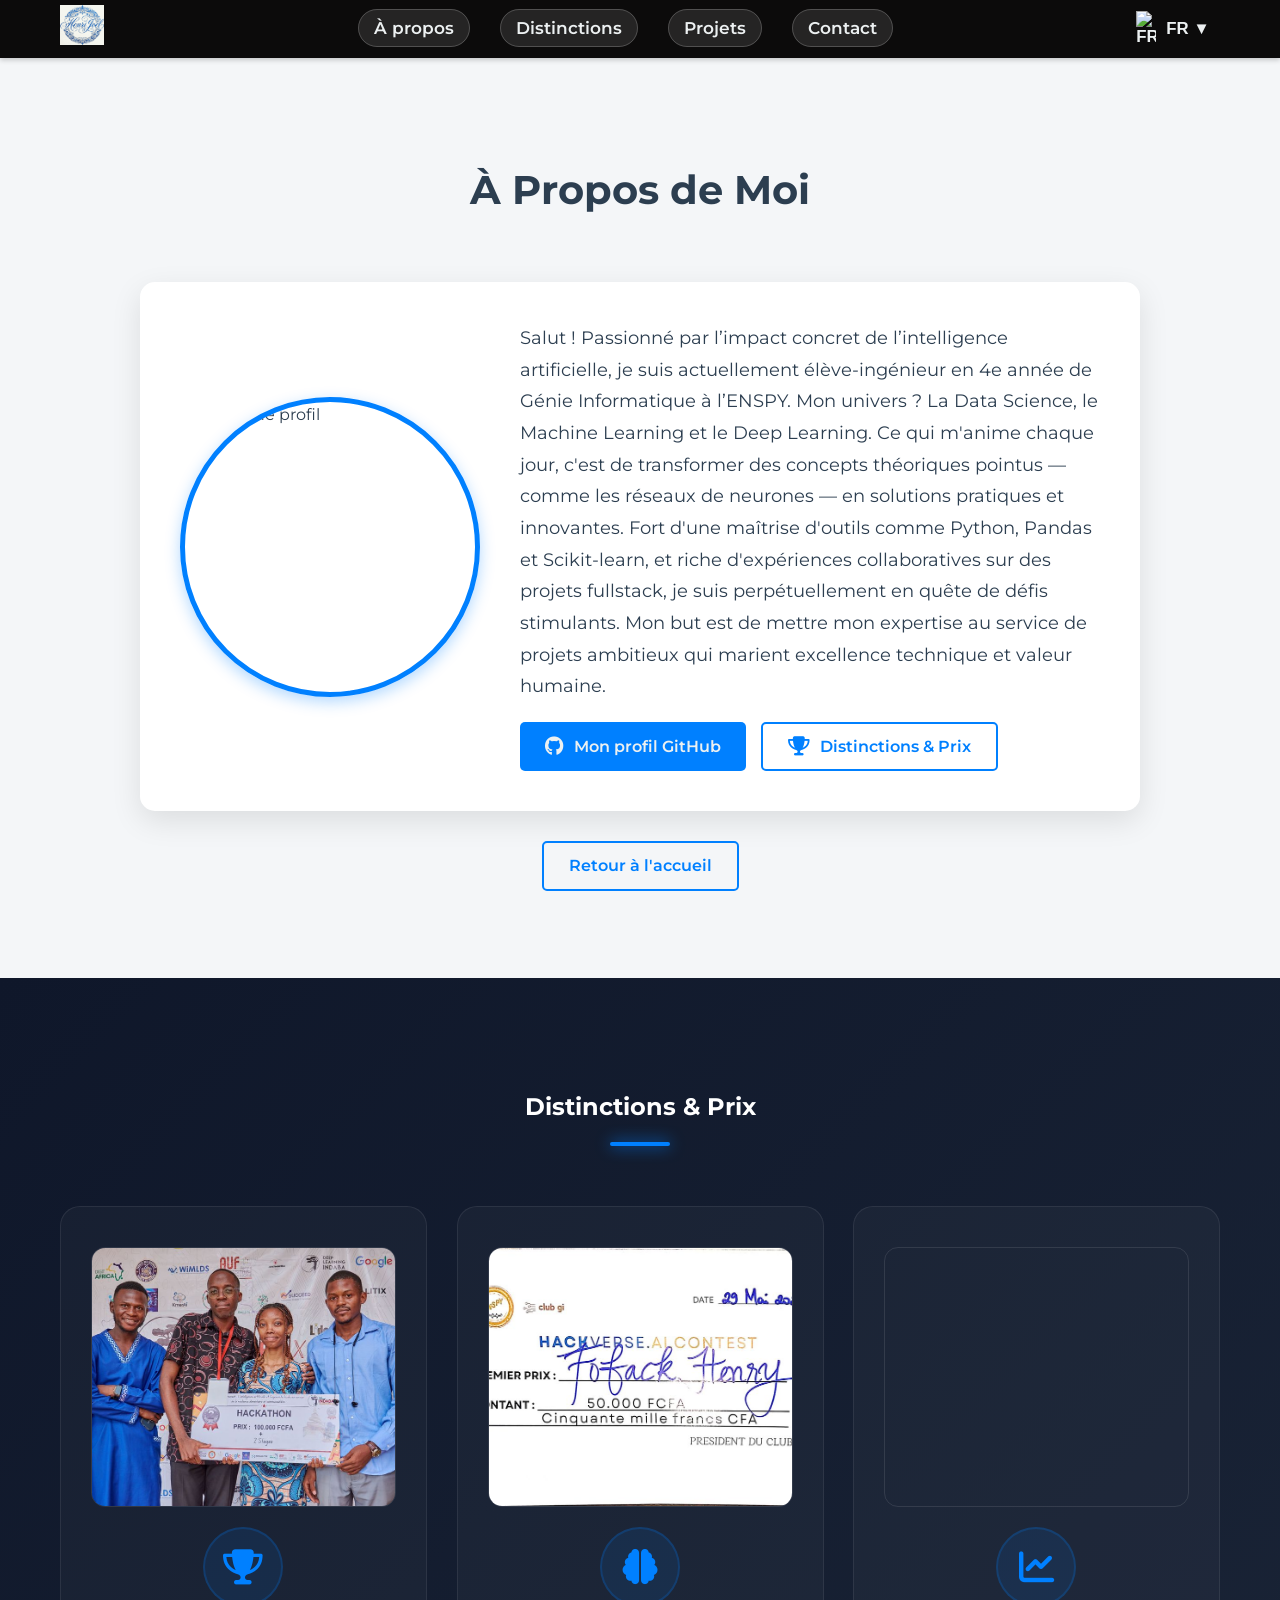
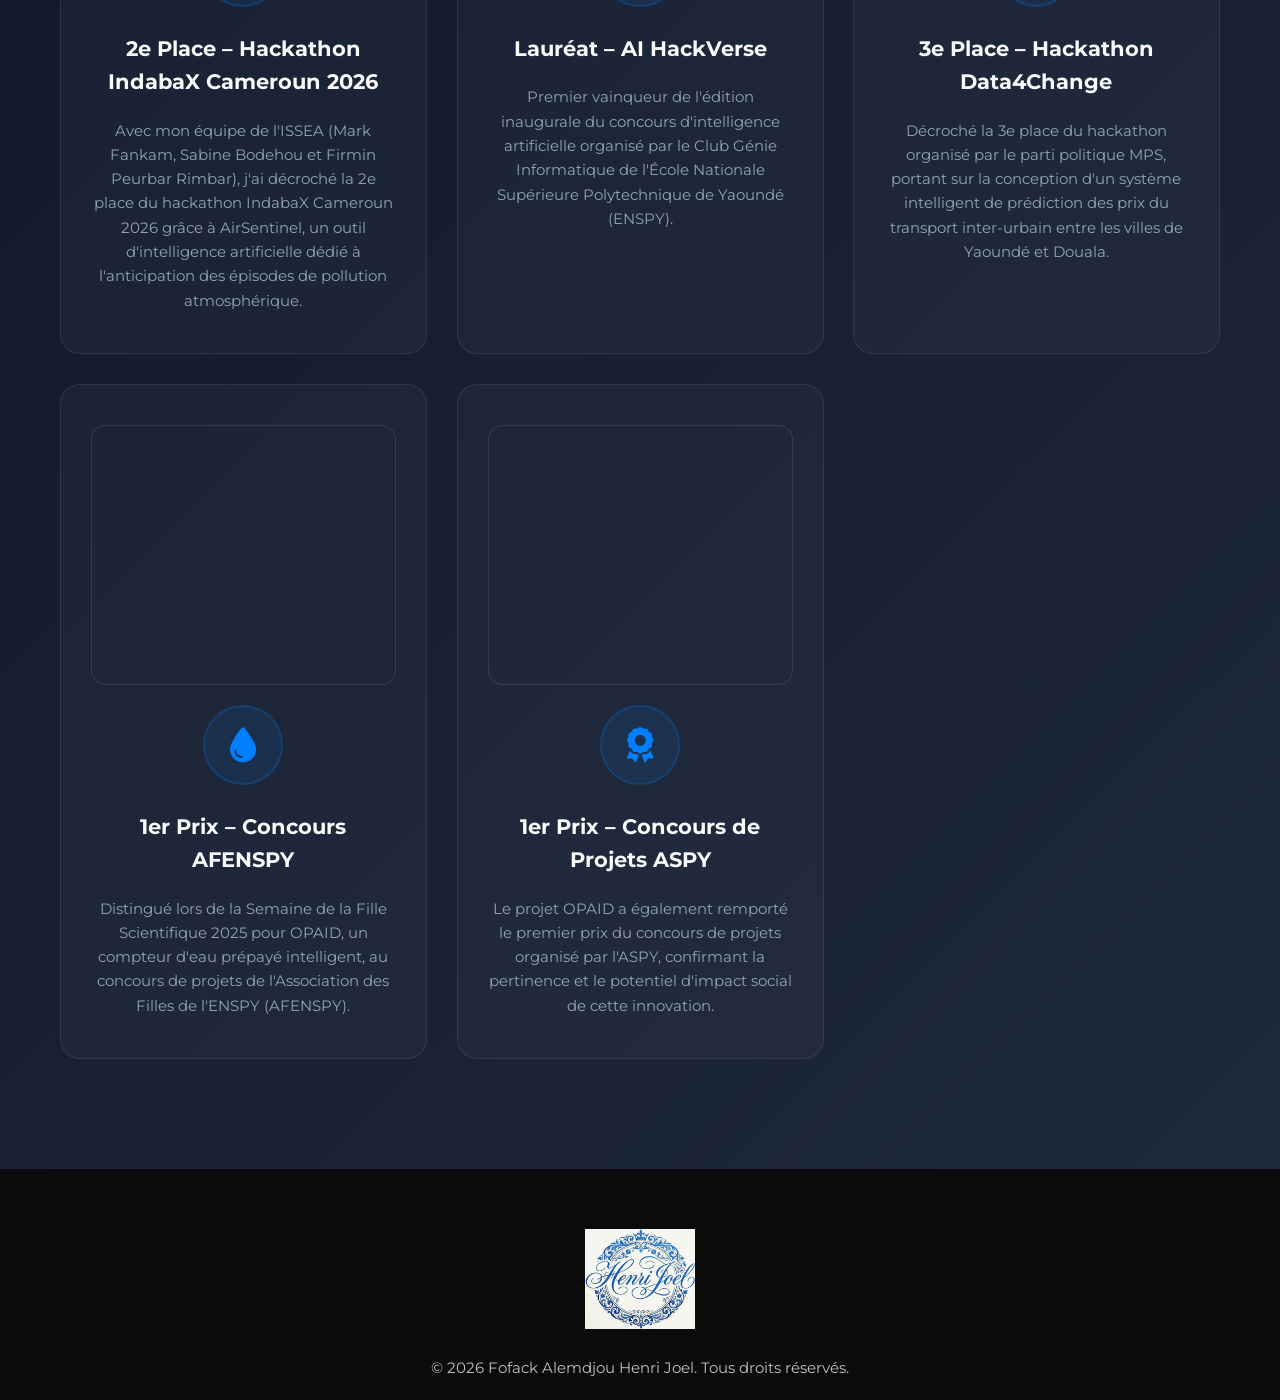
==== commit 0495efa3: "optimisation du portfolio" ====
--- a/profil.html
+++ b/profil.html
@@ -1,149 +1,153 @@
-<!DOCTYPE html>
-<html lang="fr">
-
-<head>
-    <meta charset="UTF-8">
-    <meta name="viewport" content="width=device-width, initial-scale=1.0">
-    <title data-i18n="profil_page_title">Mon Profil - Fofack Alemdjou Henri Joel</title>
-    <link rel="stylesheet" href="css/style1.css">
-    <link rel="stylesheet" href="css/animations.css">
-    <link href="https://fonts.googleapis.com/css2?family=Montserrat:wght@400;600;700&display=swap" rel="stylesheet">
-    <link rel="stylesheet" href="https://cdnjs.cloudflare.com/ajax/libs/font-awesome/6.4.0/css/all.min.css">
-    <link rel="stylesheet" href="css/custom.css">
-</head>
-
-<body style="background-color: var(--background-light);">
-    <header class="navbar" style="background-color: var(--background-dark); padding: 5px 0;">
-        <div class="container">
-            <div class="logo">
-                <a href="index.html"><img src="images/logo.png" alt="Logo FAHJ" style="height: 40px; width: auto;"></a>
-            </div>
-            <nav class="mobile-nav" id="main-nav">
-                <ul>
-                    <li><a href="profil.html" data-i18n="nav_about">À propos</a></li>
-                    <li><a href="#awards" data-i18n="nav_awards">Distinctions</a></li>
-                    <li><a href="index.html#projects" data-i18n="nav_projects">Projets</a></li>
-                    <li><a href="index.html#contact" data-i18n="nav_contact">Contact</a></li>
-                </ul>
-            </nav>
-            <button class="hamburger" id="hamburger-btn" aria-label="Menu" aria-expanded="false">
-                <span class="hamburger-bar"></span>
-                <span class="hamburger-bar"></span>
-                <span class="hamburger-bar"></span>
-            </button>
-            <div class="auth-buttons" style="display:flex; align-items:center;">
-                <div class="lang-dropdown">
-                    <button class="lang-btn" id="current-lang"><img src="https://flagcdn.com/w20/fr.png" alt="FR"
-                            width="20" style="margin-right:5px;"> FR ▼</button>
-                    <div class="lang-content">
-                        <button onclick="changeLang('fr')"><img src="https://flagcdn.com/w20/fr.png" alt="FR" width="20"
-                                style="margin-right:10px;"> Français</button>
-                        <button onclick="changeLang('en')"><img src="https://flagcdn.com/w20/gb.png" alt="EN" width="20"
-                                style="margin-right:10px;"> English</button>
-                        <button onclick="changeLang('de')"><img src="https://flagcdn.com/w20/de.png" alt="DE" width="20"
-                                style="margin-right:10px;"> Deutsch</button>
-                    </div>
-                </div>
-            </div>
-        </div>
-    </header>
-
-    <section id="profil" class="features-section" style="padding-top: 100px;">
-        <div class="container">
-            <h2 class="section-title" data-i18n="profil_title">À Propos de Moi</h2>
-
-            <div class="profile-container animate-on-scroll" data-delay="0">
-                <img src="images/fofack.webp" alt="Photo de profil" class="profile-img">
-                <div class="profile-text">
-                    <p data-i18n="profil_desc">Étudiant ingénieur en Génie Informatique à l'ENSPY,
-                        passionné par la Data Science, le Machine Learning et le Deep Learning. Solides bases théoriques
-                        en apprentissage automatique et en réseaux de neurones, que je m'efforce chaque jour de traduire
-                        en compétences pratiques concrètes. Maîtrise des outils fondamentaux (Python, Pandas,
-                        Scikit-learn) et expérience acquise sur plusieurs projets fullstack en équipe. Je cherche à
-                        contribuer à des projets à fort impact technique et humain.</p>
-                    <div style="margin-top: 20px; display: flex; gap: 15px; flex-wrap: wrap;">
-                        <a href="https://github.com/ALEMDJOU" target="_blank" class="btn btn-primary"
-                            style="display: inline-flex; align-items: center; gap: 10px;">
-                            <i class="fab fa-github" style="font-size: 1.2em;"></i>
-                            <span data-i18n="profil_github">Mon profil GitHub</span>
-                        </a>
-                        <a href="#awards" class="btn btn-secondary"
-                            style="display: inline-flex; align-items: center; gap: 10px;">
-                            <i class="fas fa-trophy" style="font-size: 1.2em;"></i>
-                            <span data-i18n="awards_title">Distinctions & Prix</span>
-                        </a>
-                    </div>
-                </div>
-            </div>
-
-            <div style="text-align: center;">
-                <a href="index.html" class="btn btn-secondary back-btn" data-i18n="btn_back">Retour à l'accueil</a>
-            </div>
-        </div>
-    </section>
-
-    <section id="awards" class="awards-section">
-        <div class="container">
-            <h2 class="section-title-alt" data-i18n="awards_title">Distinctions & Prix</h2>
-            <div class="awards-grid">
-                <div class="award-card animate-on-scroll" data-delay="0">
-                    <img src="images/Hackathon_Indabax.jpg" alt="Hackathon IndabaX 2026" class="award-img">
-                    <div class="award-icon-wrapper">
-                        <i class="fas fa-trophy"></i>
-                    </div>
-                    <h3 data-i18n="award_1_title">2e Place – Hackathon IndabaX Cameroun 2026</h3>
-                    <p data-i18n="award_1_desc">Avec mon équipe de l'ISSEA (Mark Fankam, Sabine Bodehou et Firmin Peurbar Rimbar), j'ai décroché la 2e place du hackathon IndabaX Cameroun 2026 grâce à AirSentinel, un outil d'intelligence artificielle dédié à l'anticipation des épisodes de pollution atmosphérique.</p>
-                </div>
-                <div class="award-card animate-on-scroll" data-delay="100">
-                    <img src="images/AI_Hackverse.png" alt="AI HackVerse" class="award-img">
-                    <div class="award-icon-wrapper">
-                        <i class="fas fa-brain"></i>
-                    </div>
-                    <h3 data-i18n="award_2_title">Lauréat – AI HackVerse</h3>
-                    <p data-i18n="award_2_desc">Premier vainqueur de l'édition inaugurale du concours d'intelligence artificielle organisé par le Club Génie Informatique de l'École Nationale Supérieure Polytechnique de Yaoundé (ENSPY).</p>
-                </div>
-                <div class="award-card animate-on-scroll" data-delay="200">
-                    <img src="images/HackathonData4Change.png" alt="Hackathon Data4Change" class="award-img">
-                    <div class="award-icon-wrapper">
-                        <i class="fas fa-chart-line"></i>
-                    </div>
-                    <h3 data-i18n="award_3_title">3e Place – Hackathon Data4Change</h3>
-                    <p data-i18n="award_3_desc">Décroché la 3e place du hackathon organisé par le parti politique MPS, portant sur la conception d'un système intelligent de prédiction des prix du transport inter-urbain entre les villes de Yaoundé et Douala.</p>
-                </div>
-                <div class="award-card animate-on-scroll" data-delay="300">
-                    <img src="images/ProjetAFENSPY.jpeg" alt="Concours AFENSPY" class="award-img">
-                    <div class="award-icon-wrapper">
-                        <i class="fas fa-tint"></i>
-                    </div>
-                    <h3 data-i18n="award_4_title">1er Prix – Concours AFENSPY</h3>
-                    <p data-i18n="award_4_desc">Distingué lors de la Semaine de la Fille Scientifique 2025 pour OPAID, un compteur d'eau prépayé intelligent, au concours de projets de l'Association des Filles de l'ENSPY (AFENSPY).</p>
-                </div>
-                <div class="award-card animate-on-scroll" data-delay="400">
-                    <img src="images/ProjetASPY.png" alt="Concours de Projets ASPY" class="award-img">
-                    <div class="award-icon-wrapper">
-                        <i class="fas fa-award"></i>
-                    </div>
-                    <h3 data-i18n="award_5_title">1er Prix – Concours de Projets ASPY</h3>
-                    <p data-i18n="award_5_desc">Le projet OPAID a également remporté le premier prix du concours de projets organisé par l'ASPY, confirmant la pertinence et le potentiel d'impact social de cette innovation.</p>
-                </div>
-            </div>
-        </div>
-    </section>
-
-    <footer class="footer">
-        <div class="container">
-            <div style="text-align: center; margin-bottom: 20px;">
-                <a href="index.html"><img src="images/logo.png" alt="Logo FAHJ" style="height: 100px; width: auto;"></a>
-            </div>
-            <div class="footer-bottom" style="text-align:center;">
-                <p>&copy; 2026 Fofack Alemdjou Henri Joel. <span data-i18n="footer_rights">Tous droits réservés.</span>
-                </p>
-            </div>
-        </div>
-    </footer>
-
-    <script src="js/script.js"></script>
-    <script src="js/translations.js"></script>
-</body>
-
+<!DOCTYPE html>
+<html lang="fr">
+
+<head>
+    <meta charset="UTF-8">
+    <meta name="viewport" content="width=device-width, initial-scale=1.0">
+    <title data-i18n="profil_page_title">Mon Profil - Fofack Alemdjou Henri Joel</title>
+    <link rel="preconnect" href="https://fonts.googleapis.com">
+    <link rel="preconnect" href="https://fonts.gstatic.com" crossorigin>
+    <link rel="preconnect" href="https://cdnjs.cloudflare.com">
+    <link rel="preload" href="images/fofack.webp" as="image">
+    <link rel="stylesheet" href="css/style1.css">
+    <link rel="stylesheet" href="css/animations.css" media="print" onload="this.media='all'">
+    <link href="https://fonts.googleapis.com/css2?family=Montserrat:wght@400;600;700&display=swap" rel="stylesheet">
+    <link rel="stylesheet" href="https://cdnjs.cloudflare.com/ajax/libs/font-awesome/6.4.0/css/all.min.css" media="print" onload="this.media='all'">
+    <link rel="stylesheet" href="css/custom.css">
+</head>
+
+<body style="background-color: var(--background-light);">
+    <header class="navbar" style="background-color: var(--background-dark); padding: 5px 0;">
+        <div class="container">
+            <div class="logo">
+                <a href="index.html"><img src="images/logo.png" alt="Logo FAHJ" style="height: 40px; width: auto;"></a>
+            </div>
+            <nav class="mobile-nav" id="main-nav">
+                <ul>
+                    <li><a href="profil.html" data-i18n="nav_about">À propos</a></li>
+                    <li><a href="#awards" data-i18n="nav_awards">Distinctions</a></li>
+                    <li><a href="index.html#projects" data-i18n="nav_projects">Projets</a></li>
+                    <li><a href="index.html#contact" data-i18n="nav_contact">Contact</a></li>
+                </ul>
+            </nav>
+            <button class="hamburger" id="hamburger-btn" aria-label="Menu" aria-expanded="false">
+                <span class="hamburger-bar"></span>
+                <span class="hamburger-bar"></span>
+                <span class="hamburger-bar"></span>
+            </button>
+            <div class="auth-buttons" style="display:flex; align-items:center;">
+                <div class="lang-dropdown">
+                    <button class="lang-btn" id="current-lang"><img src="https://flagcdn.com/w20/fr.png" alt="FR"
+                            width="20" style="margin-right:5px;"> FR ▼</button>
+                    <div class="lang-content">
+                        <button onclick="changeLang('fr')"><img src="https://flagcdn.com/w20/fr.png" alt="FR" width="20"
+                                style="margin-right:10px;"> Français</button>
+                        <button onclick="changeLang('en')"><img src="https://flagcdn.com/w20/gb.png" alt="EN" width="20"
+                                style="margin-right:10px;"> English</button>
+                        <button onclick="changeLang('de')"><img src="https://flagcdn.com/w20/de.png" alt="DE" width="20"
+                                style="margin-right:10px;"> Deutsch</button>
+                    </div>
+                </div>
+            </div>
+        </div>
+    </header>
+
+    <section id="profil" class="features-section" style="padding-top: 100px;">
+        <div class="container">
+            <h2 class="section-title" data-i18n="profil_title">À Propos de Moi</h2>
+
+            <div class="profile-container animate-on-scroll" data-delay="0">
+                <img src="images/fofack.webp" alt="Photo de profil" class="profile-img">
+                <div class="profile-text">
+                    <p data-i18n="profil_desc">Étudiant ingénieur en Génie Informatique à l'ENSPY,
+                        passionné par la Data Science, le Machine Learning et le Deep Learning. Solides bases théoriques
+                        en apprentissage automatique et en réseaux de neurones, que je m'efforce chaque jour de traduire
+                        en compétences pratiques concrètes. Maîtrise des outils fondamentaux (Python, Pandas,
+                        Scikit-learn) et expérience acquise sur plusieurs projets fullstack en équipe. Je cherche à
+                        contribuer à des projets à fort impact technique et humain.</p>
+                    <div style="margin-top: 20px; display: flex; gap: 15px; flex-wrap: wrap;">
+                        <a href="https://github.com/ALEMDJOU" target="_blank" class="btn btn-primary"
+                            style="display: inline-flex; align-items: center; gap: 10px;">
+                            <i class="fab fa-github" style="font-size: 1.2em;"></i>
+                            <span data-i18n="profil_github">Mon profil GitHub</span>
+                        </a>
+                        <a href="#awards" class="btn btn-secondary"
+                            style="display: inline-flex; align-items: center; gap: 10px;">
+                            <i class="fas fa-trophy" style="font-size: 1.2em;"></i>
+                            <span data-i18n="awards_title">Distinctions & Prix</span>
+                        </a>
+                    </div>
+                </div>
+            </div>
+
+            <div style="text-align: center;">
+                <a href="index.html" class="btn btn-secondary back-btn" data-i18n="btn_back">Retour à l'accueil</a>
+            </div>
+        </div>
+    </section>
+
+    <section id="awards" class="awards-section">
+        <div class="container">
+            <h2 class="section-title-alt" data-i18n="awards_title">Distinctions & Prix</h2>
+            <div class="awards-grid">
+                <div class="award-card animate-on-scroll" data-delay="0">
+                    <img src="images/Hackathon_Indabax.jpg" alt="Hackathon IndabaX 2026" class="award-img" width="900" height="599" loading="lazy" decoding="async">
+                    <div class="award-icon-wrapper">
+                        <i class="fas fa-trophy"></i>
+                    </div>
+                    <h3 data-i18n="award_1_title">2e Place – Hackathon IndabaX Cameroun 2026</h3>
+                    <p data-i18n="award_1_desc">Avec mon équipe de l'ISSEA (Mark Fankam, Sabine Bodehou et Firmin Peurbar Rimbar), j'ai décroché la 2e place du hackathon IndabaX Cameroun 2026 grâce à AirSentinel, un outil d'intelligence artificielle dédié à l'anticipation des épisodes de pollution atmosphérique.</p>
+                </div>
+                <div class="award-card animate-on-scroll" data-delay="100">
+                    <img src="images/AI_Hackverse.jpg" alt="AI HackVerse" class="award-img" width="800" height="561" loading="lazy" decoding="async">
+                    <div class="award-icon-wrapper">
+                        <i class="fas fa-brain"></i>
+                    </div>
+                    <h3 data-i18n="award_2_title">Lauréat – AI HackVerse</h3>
+                    <p data-i18n="award_2_desc">Premier vainqueur de l'édition inaugurale du concours d'intelligence artificielle organisé par le Club Génie Informatique de l'École Nationale Supérieure Polytechnique de Yaoundé (ENSPY).</p>
+                </div>
+                <div class="award-card animate-on-scroll" data-delay="200">
+                    <img src="images/HackathonData4Change.jpg" alt="Hackathon Data4Change" class="award-img" width="700" height="933" loading="lazy" decoding="async">
+                    <div class="award-icon-wrapper">
+                        <i class="fas fa-chart-line"></i>
+                    </div>
+                    <h3 data-i18n="award_3_title">3e Place – Hackathon Data4Change</h3>
+                    <p data-i18n="award_3_desc">Décroché la 3e place du hackathon organisé par le parti politique MPS, portant sur la conception d'un système intelligent de prédiction des prix du transport inter-urbain entre les villes de Yaoundé et Douala.</p>
+                </div>
+                <div class="award-card animate-on-scroll" data-delay="300">
+                    <img src="images/ProjetAFENSPY.jpeg" alt="Concours AFENSPY" class="award-img" width="800" height="600" loading="lazy" decoding="async">
+                    <div class="award-icon-wrapper">
+                        <i class="fas fa-tint"></i>
+                    </div>
+                    <h3 data-i18n="award_4_title">1er Prix – Concours AFENSPY</h3>
+                    <p data-i18n="award_4_desc">Distingué lors de la Semaine de la Fille Scientifique 2025 pour OPAID, un compteur d'eau prépayé intelligent, au concours de projets de l'Association des Filles de l'ENSPY (AFENSPY).</p>
+                </div>
+                <div class="award-card animate-on-scroll" data-delay="400">
+                    <img src="images/ProjetASPY.jpg" alt="Concours de Projets ASPY" class="award-img" width="800" height="564" loading="lazy" decoding="async">
+                    <div class="award-icon-wrapper">
+                        <i class="fas fa-award"></i>
+                    </div>
+                    <h3 data-i18n="award_5_title">1er Prix – Concours de Projets ASPY</h3>
+                    <p data-i18n="award_5_desc">Le projet OPAID a également remporté le premier prix du concours de projets organisé par l'ASPY, confirmant la pertinence et le potentiel d'impact social de cette innovation.</p>
+                </div>
+            </div>
+        </div>
+    </section>
+
+    <footer class="footer">
+        <div class="container">
+            <div style="text-align: center; margin-bottom: 20px;">
+                <a href="index.html"><img src="images/logo.png" alt="Logo FAHJ" style="height: 100px; width: auto;" width="400" height="364" loading="lazy" decoding="async"></a>
+            </div>
+            <div class="footer-bottom" style="text-align:center;">
+                <p>&copy; 2026 Fofack Alemdjou Henri Joel. <span data-i18n="footer_rights">Tous droits réservés.</span>
+                </p>
+            </div>
+        </div>
+    </footer>
+
+    <script src="js/script.js"></script>
+    <script src="js/translations.js"></script>
+</body>
+
 </html>
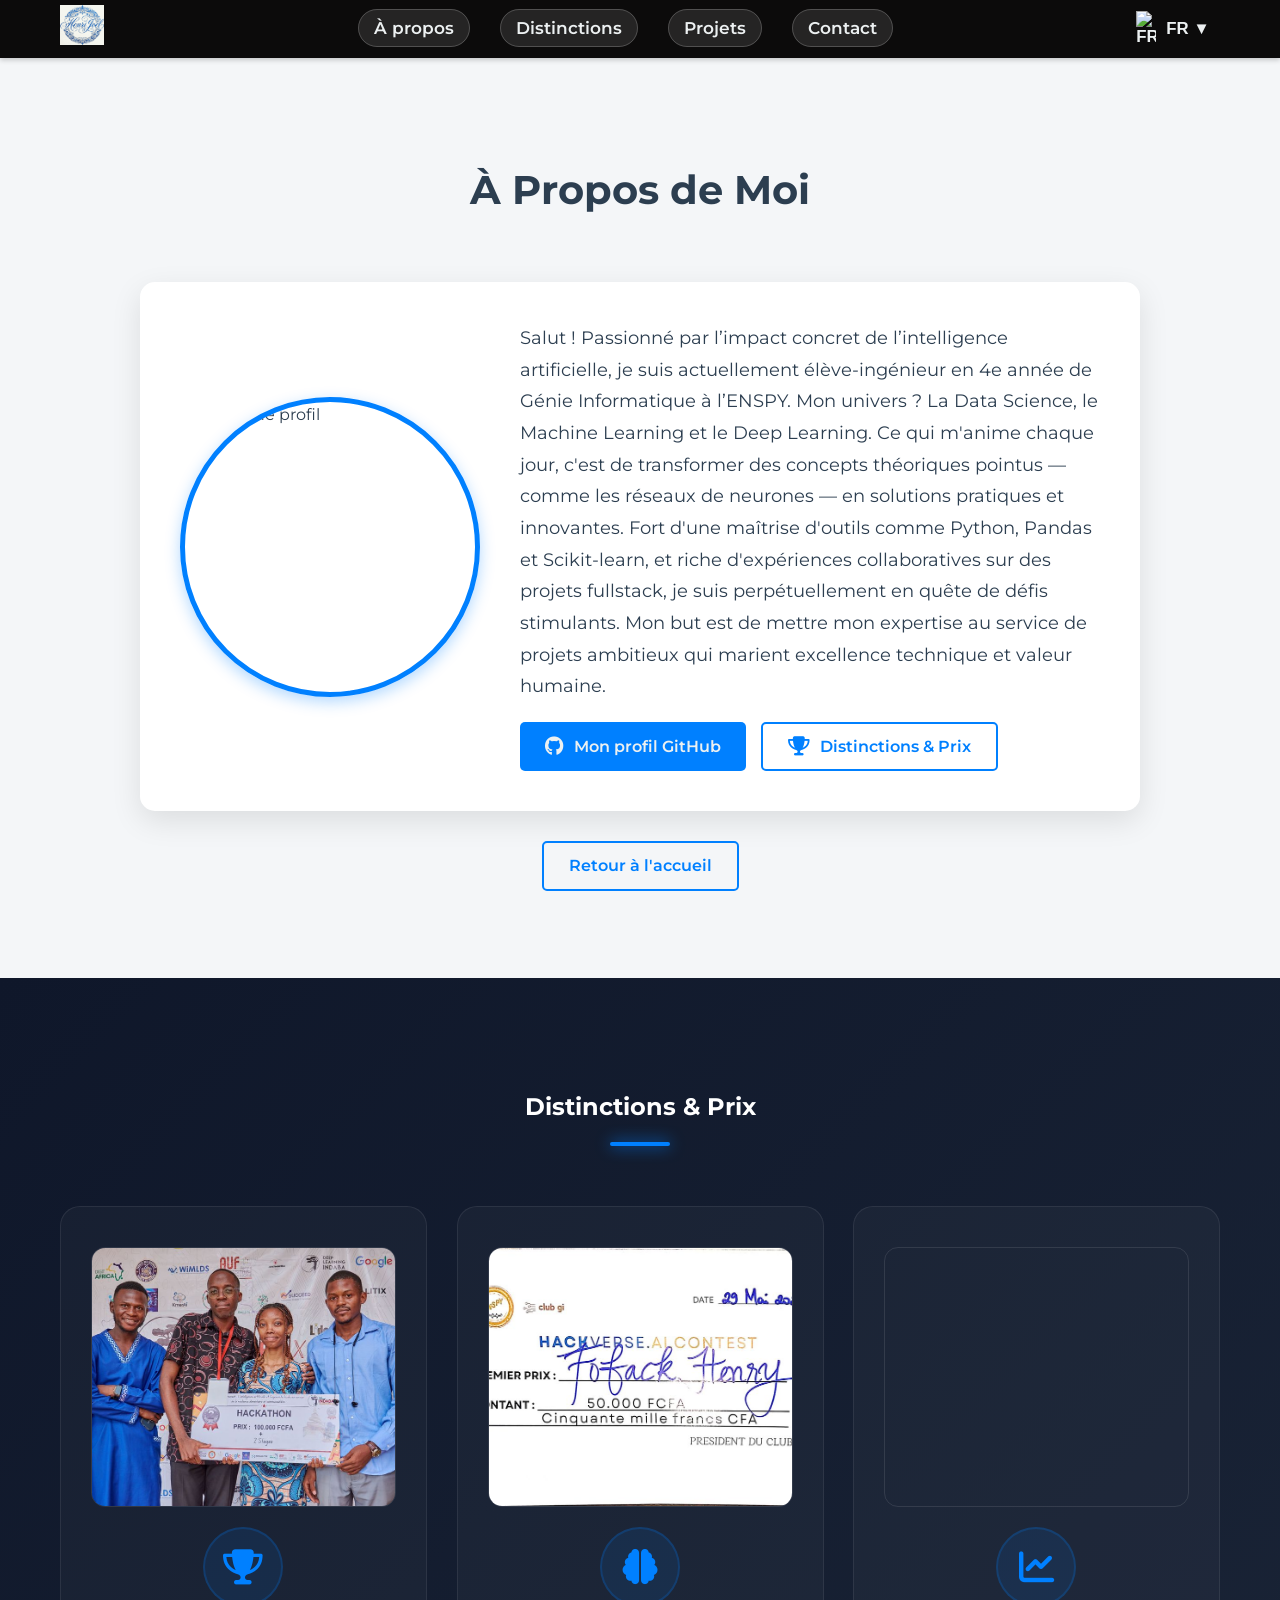
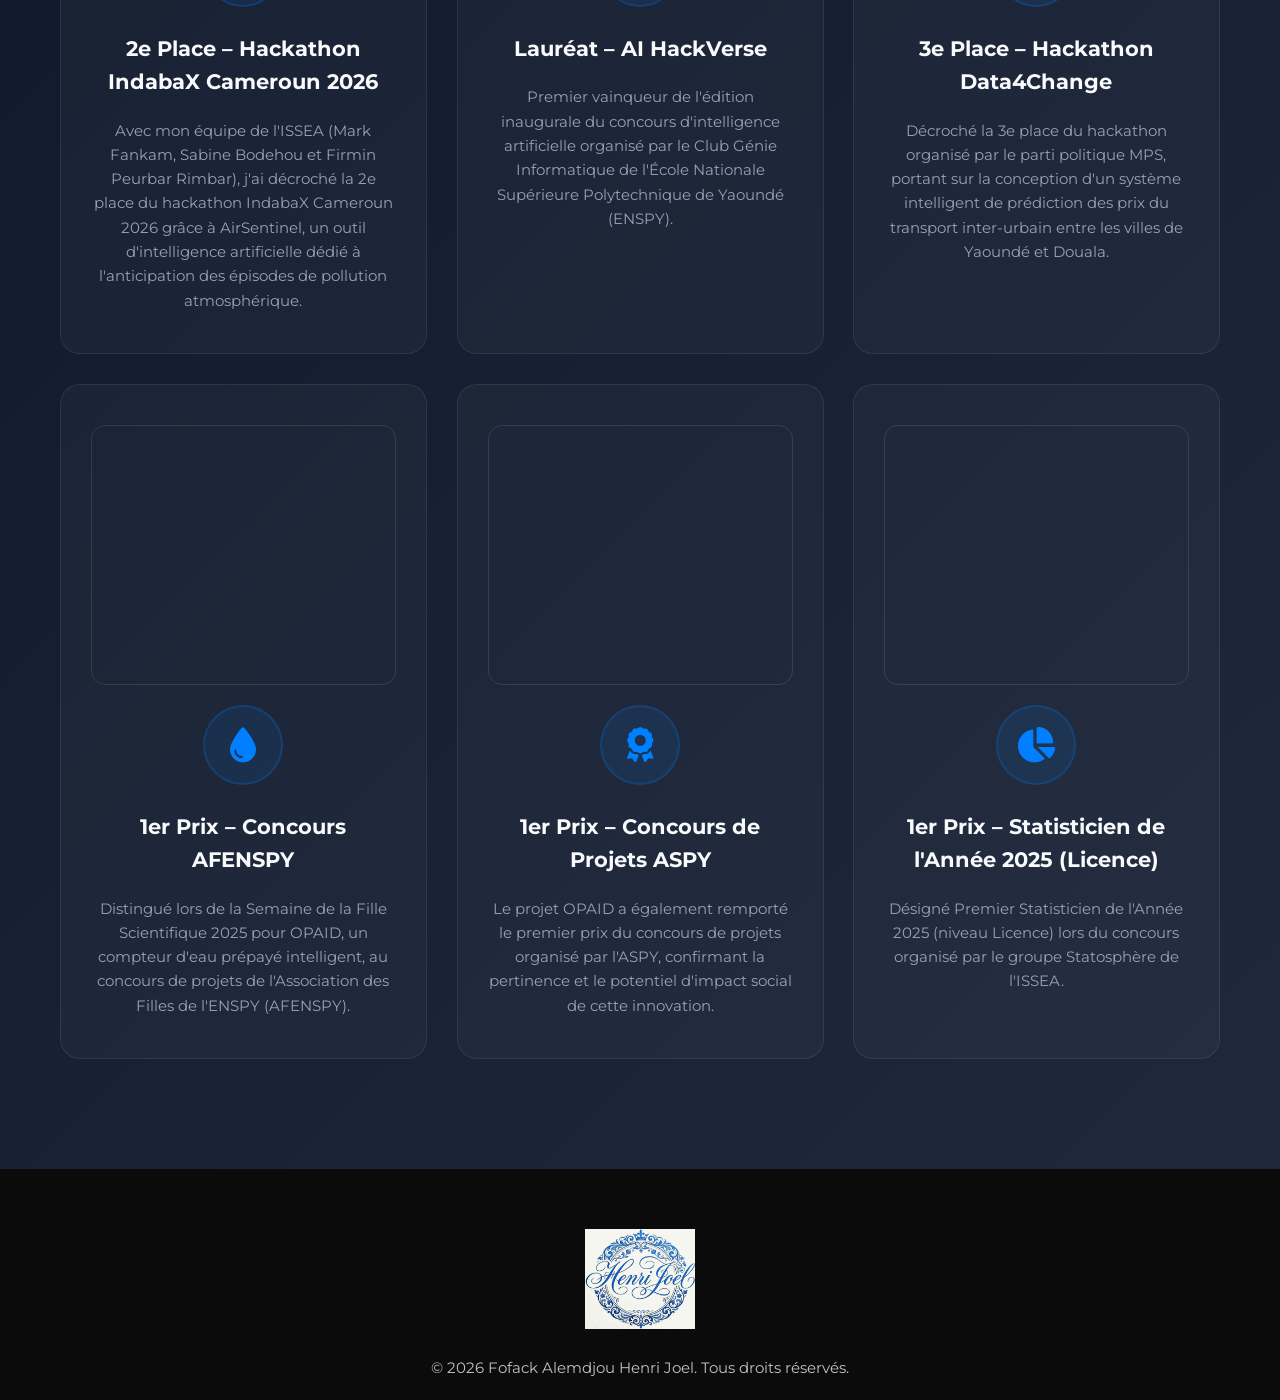
==== commit a65ccad5: "ajout du prix statisticien" ====
--- a/profil.html
+++ b/profil.html
@@ -130,6 +130,14 @@
                     <h3 data-i18n="award_5_title">1er Prix – Concours de Projets ASPY</h3>
                     <p data-i18n="award_5_desc">Le projet OPAID a également remporté le premier prix du concours de projets organisé par l'ASPY, confirmant la pertinence et le potentiel d'impact social de cette innovation.</p>
                 </div>
+                <div class="award-card animate-on-scroll" data-delay="500">
+                    <img src="images/PrixStatosphere.jpg" alt="Prix du Statisticien de l'Année 2025" class="award-img" width="800" height="1066" loading="lazy" decoding="async">
+                    <div class="award-icon-wrapper">
+                        <i class="fas fa-chart-pie"></i>
+                    </div>
+                    <h3 data-i18n="award_6_title">1er Prix – Statisticien de l'Année 2025 (Licence)</h3>
+                    <p data-i18n="award_6_desc">Désigné Premier Statisticien de l'Année 2025 (niveau Licence) lors du concours organisé par le groupe Statosphère de l'ISSEA.</p>
+                </div>
             </div>
         </div>
     </section>
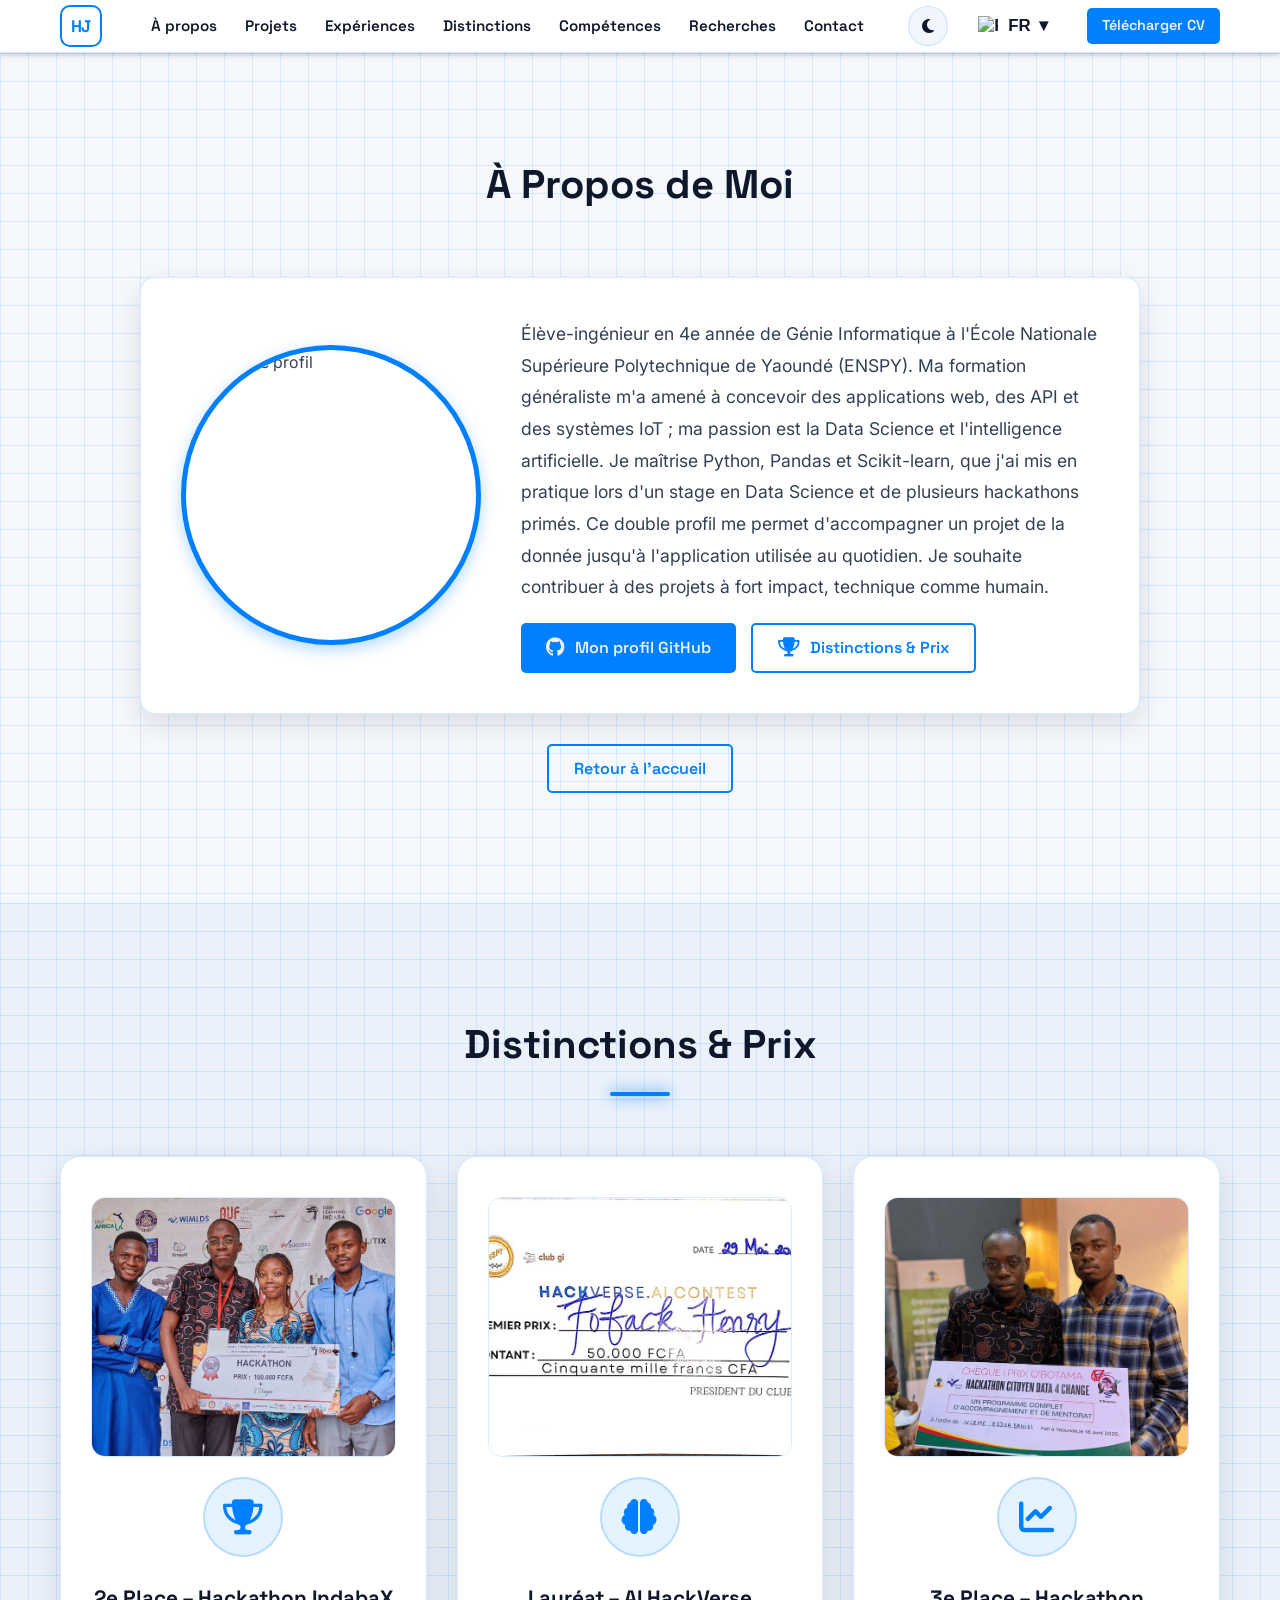
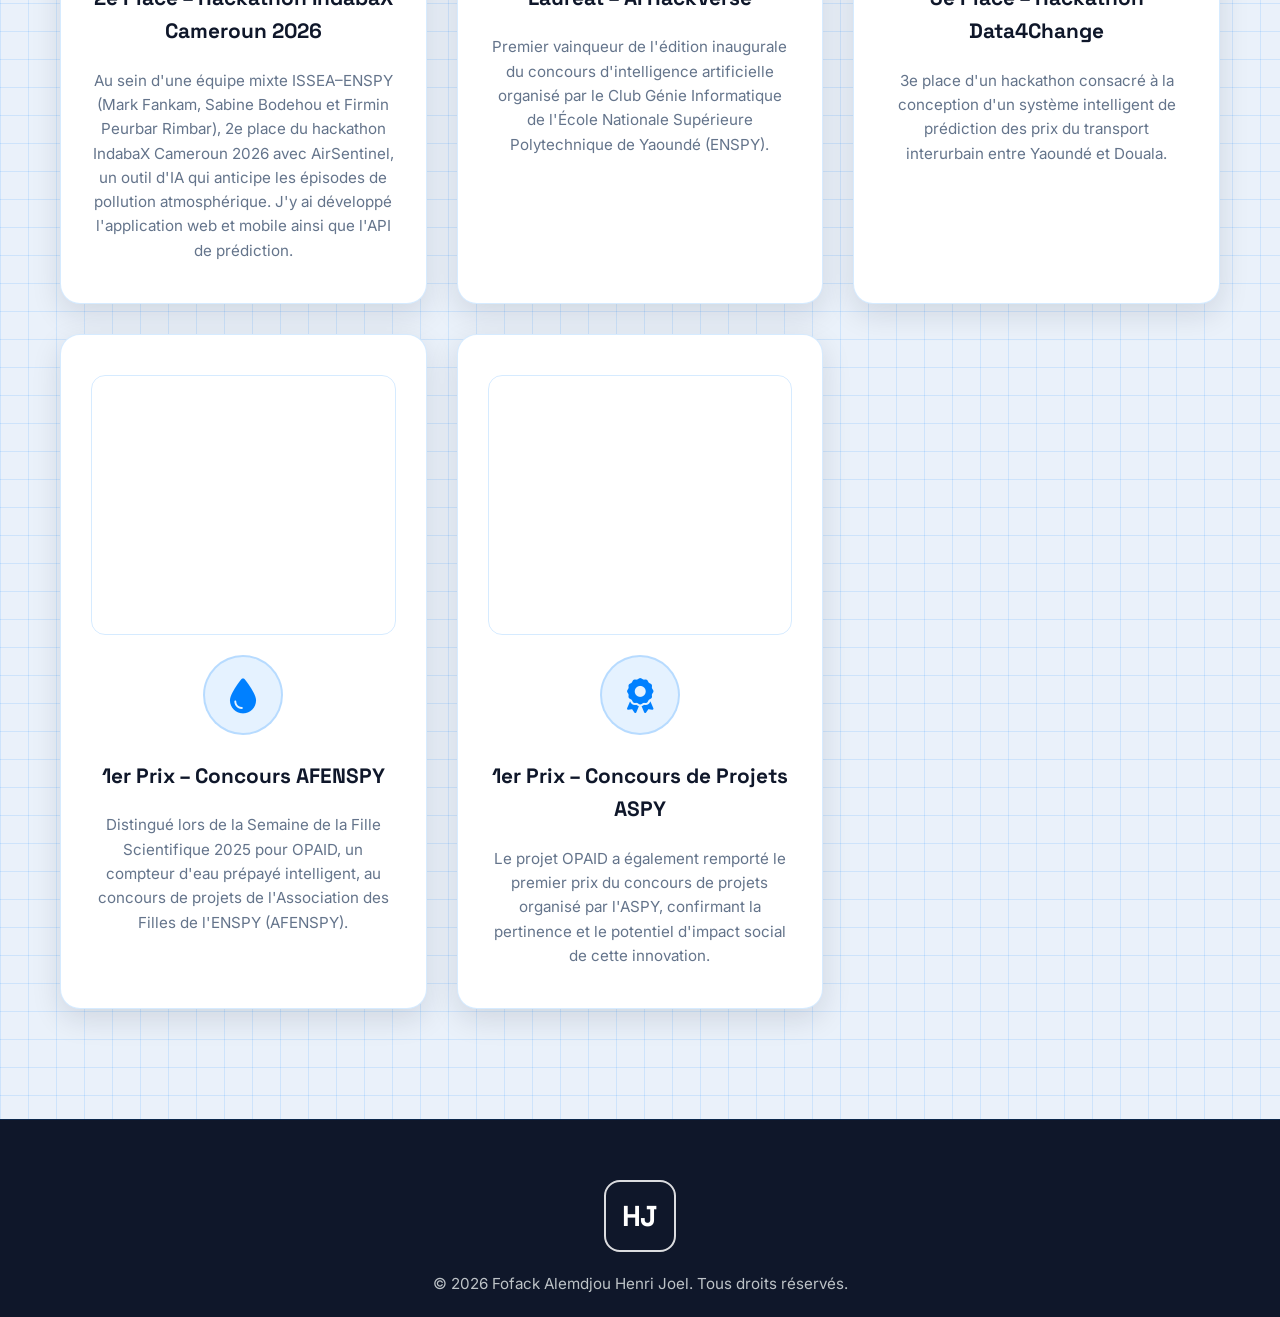
==== commit 5f600d9c: "Refonte du portfolio : contenu, thèmes clair/sombre et responsive - Positionnement : élève-ingénieur" ====
--- a/profil.html
+++ b/profil.html
@@ -4,30 +4,50 @@
 <head>
     <meta charset="UTF-8">
     <meta name="viewport" content="width=device-width, initial-scale=1.0">
+    <meta name="color-scheme" content="light dark">
+    <meta name="theme-color" content="#f5f8fc">
+    <script>
+        // Applique le thème avant l'affichage pour éviter un flash de couleurs
+        (function () {
+            var t = null;
+            try { t = localStorage.getItem('portfolio_theme'); } catch (e) { }
+            if (t !== 'light' && t !== 'dark') {
+                t = window.matchMedia && window.matchMedia('(prefers-color-scheme: dark)').matches ? 'dark' : 'light';
+            }
+            document.documentElement.setAttribute('data-theme', t);
+        })();
+    </script>
+    <meta name="description" content="Profil de Fofack Alemdjou Henri Joel, élève-ingénieur en Génie Informatique à l'ENSPY passionné de Data Science.">
     <title data-i18n="profil_page_title">Mon Profil - Fofack Alemdjou Henri Joel</title>
+    <link rel="icon" type="image/svg+xml" href="images/favicon.svg">
     <link rel="preconnect" href="https://fonts.googleapis.com">
     <link rel="preconnect" href="https://fonts.gstatic.com" crossorigin>
     <link rel="preconnect" href="https://cdnjs.cloudflare.com">
     <link rel="preload" href="images/fofack.webp" as="image">
     <link rel="stylesheet" href="css/style1.css">
     <link rel="stylesheet" href="css/animations.css" media="print" onload="this.media='all'">
-    <link href="https://fonts.googleapis.com/css2?family=Montserrat:wght@400;600;700&display=swap" rel="stylesheet">
+    <link href="https://fonts.googleapis.com/css2?family=Inter:wght@400;500;600&family=Space+Grotesk:wght@500;600;700&display=swap" rel="stylesheet">
     <link rel="stylesheet" href="https://cdnjs.cloudflare.com/ajax/libs/font-awesome/6.4.0/css/all.min.css" media="print" onload="this.media='all'">
     <link rel="stylesheet" href="css/custom.css">
+    <link rel="stylesheet" href="css/theme.css">
 </head>
 
-<body style="background-color: var(--background-light);">
+<body>
     <header class="navbar" style="background-color: var(--background-dark); padding: 5px 0;">
         <div class="container">
             <div class="logo">
-                <a href="index.html"><img src="images/logo.png" alt="Logo FAHJ" style="height: 40px; width: auto;"></a>
+                <a href="index.html" class="monogram" aria-label="Henri Joel – Accueil">HJ</a>
             </div>
             <nav class="mobile-nav" id="main-nav">
                 <ul>
                     <li><a href="profil.html" data-i18n="nav_about">À propos</a></li>
-                    <li><a href="#awards" data-i18n="nav_awards">Distinctions</a></li>
                     <li><a href="index.html#projects" data-i18n="nav_projects">Projets</a></li>
+                    <li><a href="index.html#experience" data-i18n="nav_experience">Expériences</a></li>
+                    <li><a href="index.html#awards" data-i18n="nav_awards">Distinctions</a></li>
+                    <li><a href="index.html#skills" data-i18n="nav_skills">Compétences</a></li>
+                    <li><a href="index.html#development" data-i18n="nav_research">Recherches</a></li>
                     <li><a href="index.html#contact" data-i18n="nav_contact">Contact</a></li>
+                    <li class="nav-cv-item"><a href="Fofack_Henri_CV.pdf" target="_blank" rel="noopener" data-i18n="btn_cv">Télécharger CV</a></li>
                 </ul>
             </nav>
             <button class="hamburger" id="hamburger-btn" aria-label="Menu" aria-expanded="false">
@@ -35,7 +55,8 @@
                 <span class="hamburger-bar"></span>
                 <span class="hamburger-bar"></span>
             </button>
-            <div class="auth-buttons" style="display:flex; align-items:center;">
+            <div class="auth-buttons" style="display:flex; align-items:center; gap: 10px;">
+                <button class="theme-toggle" id="theme-toggle" type="button" aria-label="Activer le mode sombre"><i class="fas fa-moon"></i></button>
                 <div class="lang-dropdown">
                     <button class="lang-btn" id="current-lang"><img src="https://flagcdn.com/w20/fr.png" alt="FR"
                             width="20" style="margin-right:5px;"> FR ▼</button>
@@ -48,6 +69,7 @@
                                 style="margin-right:10px;"> Deutsch</button>
                     </div>
                 </div>
+                <a href="Fofack_Henri_CV.pdf" target="_blank" class="btn btn-primary" data-i18n="btn_cv" style="padding: 6px 15px; font-size: 0.9em;">Télécharger CV</a>
             </div>
         </div>
     </header>
@@ -59,12 +81,7 @@
             <div class="profile-container animate-on-scroll" data-delay="0">
                 <img src="images/fofack.webp" alt="Photo de profil" class="profile-img">
                 <div class="profile-text">
-                    <p data-i18n="profil_desc">Étudiant ingénieur en Génie Informatique à l'ENSPY,
-                        passionné par la Data Science, le Machine Learning et le Deep Learning. Solides bases théoriques
-                        en apprentissage automatique et en réseaux de neurones, que je m'efforce chaque jour de traduire
-                        en compétences pratiques concrètes. Maîtrise des outils fondamentaux (Python, Pandas,
-                        Scikit-learn) et expérience acquise sur plusieurs projets fullstack en équipe. Je cherche à
-                        contribuer à des projets à fort impact technique et humain.</p>
+                    <p data-i18n="profil_desc">Élève-ingénieur en 4e année de Génie Informatique à l'École Nationale Supérieure Polytechnique de Yaoundé (ENSPY). Ma formation généraliste m'a amené à concevoir des applications web, des API et des systèmes IoT ; ma passion est la Data Science et l'intelligence artificielle. Je maîtrise Python, Pandas et Scikit-learn, que j'ai mis en pratique lors d'un stage en Data Science et de plusieurs hackathons primés. Ce double profil me permet d'accompagner un projet de la donnée jusqu'à l'application utilisée au quotidien. Je souhaite contribuer à des projets à fort impact, technique comme humain.</p>
                     <div style="margin-top: 20px; display: flex; gap: 15px; flex-wrap: wrap;">
                         <a href="https://github.com/ALEMDJOU" target="_blank" class="btn btn-primary"
                             style="display: inline-flex; align-items: center; gap: 10px;">
@@ -96,7 +113,7 @@
                         <i class="fas fa-trophy"></i>
                     </div>
                     <h3 data-i18n="award_1_title">2e Place – Hackathon IndabaX Cameroun 2026</h3>
-                    <p data-i18n="award_1_desc">Avec mon équipe de l'ISSEA (Mark Fankam, Sabine Bodehou et Firmin Peurbar Rimbar), j'ai décroché la 2e place du hackathon IndabaX Cameroun 2026 grâce à AirSentinel, un outil d'intelligence artificielle dédié à l'anticipation des épisodes de pollution atmosphérique.</p>
+                    <p data-i18n="award_1_desc">Au sein d'une équipe mixte ISSEA–ENSPY (Mark Fankam, Sabine Bodehou et Firmin Peurbar Rimbar), 2e place du hackathon IndabaX Cameroun 2026 avec AirSentinel, un outil d'IA qui anticipe les épisodes de pollution atmosphérique. J'y ai développé l'application web et mobile ainsi que l'API de prédiction.</p>
                 </div>
                 <div class="award-card animate-on-scroll" data-delay="100">
                     <img src="images/AI_Hackverse.jpg" alt="AI HackVerse" class="award-img" width="800" height="561" loading="lazy" decoding="async">
@@ -112,7 +129,7 @@
                         <i class="fas fa-chart-line"></i>
                     </div>
                     <h3 data-i18n="award_3_title">3e Place – Hackathon Data4Change</h3>
-                    <p data-i18n="award_3_desc">Décroché la 3e place du hackathon organisé par le parti politique MPS, portant sur la conception d'un système intelligent de prédiction des prix du transport inter-urbain entre les villes de Yaoundé et Douala.</p>
+                    <p data-i18n="award_3_desc">3e place d'un hackathon consacré à la conception d'un système intelligent de prédiction des prix du transport interurbain entre Yaoundé et Douala.</p>
                 </div>
                 <div class="award-card animate-on-scroll" data-delay="300">
                     <img src="images/ProjetAFENSPY.jpeg" alt="Concours AFENSPY" class="award-img" width="800" height="600" loading="lazy" decoding="async">
@@ -136,7 +153,7 @@
                         <i class="fas fa-chart-pie"></i>
                     </div>
                     <h3 data-i18n="award_6_title">1er Prix – Statisticien de l'Année 2025 (Licence)</h3>
-                    <p data-i18n="award_6_desc">Désigné Premier Statisticien de l'Année 2025 (niveau Licence) lors du concours organisé par le groupe Statosphère de l'ISSEA.</p>
+                    <p data-i18n="award_6_desc">Désigné Premier Statisticien de l'Année 2025 (niveau Licence) lors du concours organisé par le groupe Statosphère de l'ISSEA, ouvert également aux étudiants de 3e année des filières scientifiques.</p>
                 </div>
             </div>
         </div>
@@ -145,7 +162,7 @@
     <footer class="footer">
         <div class="container">
             <div style="text-align: center; margin-bottom: 20px;">
-                <a href="index.html"><img src="images/logo.png" alt="Logo FAHJ" style="height: 100px; width: auto;" width="400" height="364" loading="lazy" decoding="async"></a>
+                <a href="index.html" class="monogram monogram-lg" aria-label="Henri Joel – Accueil">HJ</a>
             </div>
             <div class="footer-bottom" style="text-align:center;">
                 <p>&copy; 2026 Fofack Alemdjou Henri Joel. <span data-i18n="footer_rights">Tous droits réservés.</span>
--- a/css/style1.css
+++ b/css/style1.css
@@ -30,7 +30,7 @@
 }
 
 body {
-    font-family: 'Montserrat', sans-serif;
+    font-family: 'Inter', sans-serif;
     line-height: 1.6;
     color: var(--text-dark);
     background-color: var(--background-light);
@@ -508,7 +508,7 @@
 }
 
 .brand-logo-name .app-name {
-    font-family: 'Montserrat', sans-serif;
+    font-family: 'Space Grotesk', sans-serif;
     font-size: 2.2em;
     font-weight: 700;
     color: var(--primary-accent);
@@ -542,7 +542,6 @@
     height: 100%;
     overflow: auto;
     background-color: rgba(0, 0, 0, 0.7);
-    backdrop-filter: blur(5px);
     opacity: 0;
     transition: opacity 0.3s ease;
 }
@@ -1009,4 +1008,21 @@
     .hero-content h1 {
         font-size: 4em;
     }
-}+}
+
+
+/* Typographie : Space Grotesk pour les titres et la navigation, Inter pour le texte */
+h1,
+h2,
+h3,
+h4,
+h5,
+h6,
+.btn,
+.navbar nav a,
+.section-title,
+.section-title-alt,
+.stat-number,
+.skills-category-title {
+    font-family: 'Space Grotesk', sans-serif;
+}
--- a/css/animations.css
+++ b/css/animations.css
@@ -221,119 +221,28 @@
 }
 
 .text-reveal {
-    /* Animation d'entrée seulement */
-    animation: textReveal 2.5s cubic-bezier(0.68, -0.55, 0.265, 1.55) forwards;
-    opacity: 1 !important;
-    /* Force l'opacité à 1 */
-
-    /* Dégradé blanc-violet */
-    background: linear-gradient(120deg,
-            #ffffff 0%,
-            #e6f2ff 25%,
-            var(--secondary-color) 50%,
-            var(--primary-color) 75%,
-            #ffffff 100%);
-    background-size: 200% auto;
-    -webkit-background-clip: text;
-    -webkit-text-fill-color: transparent;
-    background-clip: text;
-    color: var(--primary-color);
-
-    position: relative;
+    animation: fadeInUp 0.6s ease-out both;
+    color: #ffffff;
     display: inline-block;
-    font-weight: 900 !important;
+    font-weight: 700 !important;
     letter-spacing: 2px;
-    filter: drop-shadow(0 5px 15px rgba(0, 128, 255, 0.5));
-
-    /* S'assurer que le texte reste visible */
-    visibility: visible !important;
-    transform: translateX(0) !important;
-}
-
-/* AUCUNE animation continue après l'arrivée */
-.text-reveal.animated {
-    /* Garder juste le style fixe, sans animation */
-    opacity: 1 !important;
-    transform: translateX(0) scale(1) rotateY(0deg) !important;
-    filter: drop-shadow(0 5px 15px rgba(0, 128, 255, 0.5)) !important;
-}
-
-.text-reveal::after {
-    content: '';
-    position: absolute;
-    bottom: -15px;
-    left: 50%;
-    transform: translateX(-50%);
-    width: 0;
-    height: 5px;
-    background: linear-gradient(90deg,
-            #ffffff,
-            var(--secondary-color),
-            var(--primary-color));
-    animation: underlineExpand 1.5s ease-out 2.5s forwards;
-    border-radius: 3px;
-    box-shadow: 0 0 20px rgba(0, 128, 255, 0.8);
-}
-
-/* Particules d'explosion autour du texte */
-.text-reveal::before {
-    content: '';
-    position: absolute;
-    top: 50%;
-    left: 50%;
-    width: 200%;
-    height: 200%;
-    background: radial-gradient(circle, rgba(0, 128, 255, 0.3) 0%, transparent 70%);
-    transform: translate(-50%, -50%) scale(0);
-    animation: explosionPulse 1.5s ease-out 2.3s forwards;
-    pointer-events: none;
-    z-index: -1;
-}
-
-@keyframes explosionPulse {
-    0% {
-        transform: translate(-50%, -50%) scale(0);
-        opacity: 1;
-    }
-
-    50% {
-        opacity: 0.8;
-    }
-
-    100% {
-        transform: translate(-50%, -50%) scale(2);
-        opacity: 0;
-    }
-}
-
-@keyframes underlineExpand {
-    0% {
-        width: 0;
-    }
-
-    50% {
-        width: 100%;
-    }
-
-    100% {
-        width: 90%;
-    }
+    filter: drop-shadow(0 2px 6px rgba(0, 0, 0, 0.45));
 }
 
 .pulse {
-    animation: pulse 2s ease-in-out infinite;
+    animation: none;
 }
 
 /* Classe pour les éléments qui apparaissent au scroll */
 .animate-on-scroll {
     opacity: 0;
-    transform: perspective(1000px) translateZ(-500px) rotateY(-45deg);
-    transition: all 1s cubic-bezier(0.34, 1.56, 0.64, 1);
+    transform: translateY(24px);
+    transition: opacity 0.6s ease, transform 0.6s ease;
 }
 
 .animate-on-scroll.visible {
     opacity: 1;
-    transform: perspective(1000px) translateZ(0) rotateY(0deg);
+    transform: translateY(0);
 }
 
 /* ========================================= */
@@ -413,46 +322,6 @@
     position: relative;
     z-index: 1;
     transform-style: preserve-3d;
-}
-
-/* Traînée lumineuse derrière le texte */
-.hero-section::before {
-    content: '';
-    position: absolute;
-    top: 0;
-    left: -100%;
-    width: 200%;
-    height: 100%;
-    background: linear-gradient(90deg,
-            transparent 0%,
-            rgba(0, 128, 255, 0.3) 30%,
-            rgba(0, 102, 204, 0.5) 50%,
-            rgba(0, 128, 255, 0.3) 70%,
-            transparent 100%);
-    animation: lightTrail 2.5s ease-out forwards;
-    pointer-events: none;
-    z-index: 0;
-    filter: blur(40px);
-}
-
-@keyframes lightTrail {
-    0% {
-        left: -100%;
-        opacity: 0;
-    }
-
-    20% {
-        opacity: 1;
-    }
-
-    80% {
-        opacity: 1;
-    }
-
-    100% {
-        left: 100%;
-        opacity: 0;
-    }
 }
 
 /* Boutons avec effet de brillance */
@@ -485,16 +354,14 @@
     box-shadow: 0 8px 20px rgba(0, 128, 255, 0.3);
 }
 
-/* Feature items - Animation 3D vers le lecteur */
+/* Feature items - Élévation au survol */
 .feature-item {
-    transition: all 0.5s cubic-bezier(0.34, 1.56, 0.64, 1);
-    transform-style: preserve-3d;
-    perspective: 1000px;
+    transition: transform 0.3s ease, box-shadow 0.3s ease;
 }
 
 .feature-item:hover {
-    transform: translateZ(30px) scale(1.05) rotateX(5deg);
-    box-shadow: 0 25px 60px rgba(0, 128, 255, 0.4);
+    transform: translateY(-6px);
+    box-shadow: 0 14px 32px rgba(0, 0, 0, 0.12);
 }
 
 .feature-item::before {
@@ -725,4 +592,27 @@
         width: 2px;
         height: 2px;
     }
-}+}
+
+
+/* Accessibilité : réduire les animations si l'utilisateur le demande */
+@media (prefers-reduced-motion: reduce) {
+    *,
+    *::before,
+    *::after {
+        animation-duration: 0.01ms !important;
+        animation-iteration-count: 1 !important;
+        transition-duration: 0.01ms !important;
+        scroll-behavior: auto !important;
+    }
+
+    .animate-on-scroll,
+    .section-title {
+        opacity: 1;
+        transform: none;
+    }
+
+    .particles {
+        display: none;
+    }
+}
--- a/css/custom.css
+++ b/css/custom.css
@@ -1,1470 +1,1596 @@
-/* Custom CSS Overrides */
-
-.lang-dropdown {
-    position: relative;
-    display: inline-block;
-    margin-left: 10px;
-}
-
-.lang-btn {
-    background: none;
-    border: none;
-    color: var(--text-light);
-    cursor: pointer;
-    font-weight: 600;
-    font-size: 1.05em;
-    transition: color 0.3s ease;
-    display: flex;
-    align-items: center;
-    gap: 5px;
-    padding: 5px 10px;
-}
-
-.lang-btn:hover {
-    color: var(--primary-accent);
-}
-
-/* Header Catchy Buttons */
-.navbar nav ul li a {
-    background: rgba(255, 255, 255, 0.1);
-    padding: 8px 15px;
-    border-radius: 25px;
-    border: 1px solid rgba(255, 255, 255, 0.2);
-    transition: all 0.3s ease;
-    white-space: nowrap;
-}
-
-.navbar nav ul li a:hover {
-    background: var(--primary-color);
-    color: white !important;
-    border-color: var(--primary-color);
-    box-shadow: 0 4px 15px rgba(0, 128, 255, 0.3);
-}
-
-.lang-content {
-    display: none;
-    position: absolute;
-    background-color: var(--background-dark);
-    min-width: 120px;
-    box-shadow: 0px 8px 16px 0px rgba(0, 0, 0, 0.2);
-    z-index: 1001;
-    border-radius: 5px;
-    right: 0;
-    margin-top: 5px;
-}
-
-.lang-content button {
-    color: var(--text-light);
-    padding: 12px 16px;
-    text-decoration: none;
-    display: flex;
-    align-items: center;
-    gap: 10px;
-    background: none;
-    border: none;
-    width: 100%;
-    text-align: left;
-    cursor: pointer;
-    font-size: 1em;
-    transition: background-color 0.2s;
-}
-
-.lang-content button:hover {
-    background-color: var(--primary-color);
-    border-radius: 5px;
-}
-
-.lang-dropdown:hover .lang-content {
-    display: block !important;
-}
-
-.flag {
-    font-size: 1.2em;
-}
-
-.hero-section {
-    background: url('../images/fofack.webp') center top/cover no-repeat !important;
-    min-height: 70vh !important;
-    padding-top: 160px !important;
-    padding-bottom: 80px !important;
-    display: flex;
-    align-items: flex-start;
-}
-
-.contact-link {
-    transition: transform 0.2s, background 0.2s !important;
-}
-
-.contact-link:hover {
-    transform: scale(1.05);
-    background: #f0f8ff !important;
-}
-
-.project-images-combined {
-    display: flex;
-    gap: 5px;
-    height: 180px;
-    margin: 0 auto 20px auto;
-}
-
-.project-images-combined img {
-    width: 50%;
-    height: 100%;
-    object-fit: cover;
-    border-radius: 8px;
-    box-shadow: 0 0 10px rgba(0, 0, 0, 0.15);
-}
-
-.feature-grid .feature-item .feature-img {
-    width: 100%;
-    height: 200px;
-    object-fit: contain;
-    background: #f8f9fa;
-    padding: 10px;
-}
-
-.back-btn {
-    margin-top: 30px;
-    display: inline-block;
-}
-
-/* Profile Rules */
-.profile-container {
-    display: flex;
-    align-items: center;
-    gap: 40px;
-    background: #ffffff;
-    padding: 40px;
-    border-radius: 15px;
-    box-shadow: 0 10px 30px rgba(0, 0, 0, 0.1);
-    max-width: 1000px;
-    margin: 0 auto;
-}
-
-.profile-img {
-    flex: 0 0 300px;
-    width: 300px;
-    height: 300px;
-    object-fit: cover;
-    border-radius: 50%;
-    border: 5px solid var(--primary-color);
-    box-shadow: 0 5px 15px rgba(0, 128, 255, 0.3);
-}
-
-.profile-text {
-    flex: 1;
-    text-align: left;
-}
-
-.profile-text p {
-    font-size: 1.1em;
-    line-height: 1.8;
-    color: var(--text-dark);
-}
-
-@keyframes sparkle {
-
-    0%,
-    100% {
-        text-shadow: 0 0 10px #fff, 0 0 20px #fff, 0 0 30px var(--primary-color);
-        opacity: 1;
-    }
-
-    50% {
-        text-shadow: 0 0 5px #fff, 0 0 10px #fff, 0 0 15px var(--primary-accent);
-        opacity: 0.8;
-    }
-}
-
-.sparkle-text {
-    color: #ffffff !important;
-    animation: sparkle 2s infinite ease-in-out;
-}
-
-.hero-section {
-    background: url('../images/fofack.webp') center center/cover no-repeat !important;
-    min-height: 80vh !important;
-    padding-top: 160px !important;
-    padding-bottom: 80px !important;
-    display: flex;
-    align-items: flex-start;
-    position: relative;
-}
-
-/* Dark overlay cinématique sur le hero */
-.hero-section::after {
-    content: '';
-    position: absolute;
-    inset: 0;
-    background: linear-gradient(
-        160deg,
-        rgba(0, 0, 0, 0.3) 0%,
-        rgba(0, 20, 60, 0.25) 50%,
-        rgba(0, 0, 0, 0.35) 100%
-    );
-    z-index: 1;
-    pointer-events: none;
-}
-
-.hero-section .container {
-    position: relative;
-    z-index: 5;
-}
-
-/* Scroll indicator arrow */
-.scroll-indicator {
-    position: absolute;
-    bottom: 30px;
-    left: 50%;
-    transform: translateX(-50%);
-    z-index: 10;
-    color: rgba(255, 255, 255, 0.75);
-    font-size: 1.4em;
-    animation: scrollBounce 2s ease-in-out infinite;
-    transition: color 0.3s ease;
-    text-decoration: none;
-}
-
-.scroll-indicator:hover {
-    color: #fff;
-}
-
-@keyframes scrollBounce {
-    0%, 100% { transform: translateX(-50%) translateY(0); }
-    50% { transform: translateX(-50%) translateY(8px); }
-}
-
-/* Particles — above overlay but below content */
-.particles {
-    z-index: 3 !important;
-}
-
-/* Styles pour le nouveau formulaire de contact */
-.contact-wrapper {
-    margin-top: 40px;
-}
-
-.contact-item-v2:hover span {
-    background: var(--primary-color) !important;
-    transform: scale(1.1);
-}
-
-.contact-item-v2 span {
-    transition: all 0.3s ease;
-}
-
-.social-links-v2 a:hover {
-    transform: translateY(-5px);
-    box-shadow: 0 5px 15px rgba(0, 0, 0, 0.3);
-    background: var(--primary-color) !important;
-    color: white !important;
-}
-
-.modern-form .form-group {
-    position: relative;
-    margin-bottom: 25px;
-}
-
-.modern-form .form-input {
-    width: 100%;
-    padding: 12px 15px;
-    background: rgba(255, 255, 255, 0.05);
-    border: 2px solid rgba(255, 255, 255, 0.1);
-    border-radius: 8px;
-    color: white;
-    font-family: inherit;
-    font-size: 1em;
-    outline: none;
-    transition: all 0.3s ease;
-}
-
-.modern-form .form-input:focus {
-    border-color: white;
-    background: rgba(255, 255, 255, 0.1);
-}
-
-.modern-form label {
-    position: absolute;
-    left: 15px;
-    top: 50%;
-    transform: translateY(-50%);
-    color: rgba(255, 255, 255, 0.6);
-    pointer-events: none;
-    transition: all 0.3s ease;
-    background: transparent;
-}
-
-.modern-form textarea~label {
-    top: 25px;
-}
-
-.modern-form .form-input:focus~label,
-.modern-form .form-input:not(:placeholder-shown)~label {
-    top: -10px;
-    left: 10px;
-    font-size: 0.85em;
-    color: white;
-    font-weight: 600;
-    background: var(--primary-color);
-    padding: 2px 8px;
-    border-radius: 4px;
-}
-
-/* =========================================
-   SECTION-TITLE-ALT  (shared)
-   ========================================= */
-.section-title-alt {
-    text-align: center;
-    margin-bottom: 60px;
-    position: relative;
-}
-
-.section-title-alt::after {
-    content: '';
-    display: block;
-    width: 60px;
-    height: 4px;
-    background: var(--primary-color);
-    margin: 15px auto 0;
-    border-radius: 2px;
-}
-
-/* =========================================
-   DEV / RECHERCHE SECTION – PREMIUM REDESIGN
-   ========================================= */
-.dev-section {
-    padding: 110px 0;
-    background: linear-gradient(160deg, #08111e 0%, #0c1f38 50%, #08111e 100%);
-    position: relative;
-    overflow: hidden;
-}
-
-/* Animated orb glows */
-.dev-section::before,
-.dev-section::after {
-    content: '';
-    position: absolute;
-    width: 500px;
-    height: 500px;
-    border-radius: 50%;
-    filter: blur(120px);
-    pointer-events: none;
-    z-index: 0;
-    animation: devOrbFloat 9s ease-in-out infinite alternate;
-}
-
-.dev-section::before {
-    background: rgba(0, 128, 255, 0.11);
-    top: -120px;
-    left: -150px;
-}
-
-.dev-section::after {
-    background: rgba(0, 80, 200, 0.09);
-    bottom: -100px;
-    right: -80px;
-    animation-delay: -4.5s;
-}
-
-@keyframes devOrbFloat {
-    from {
-        transform: translate(0, 0) scale(1);
-    }
-
-    to {
-        transform: translate(45px, 35px) scale(1.12);
-    }
-}
-
-.dev-section .container {
-    position: relative;
-    z-index: 1;
-}
-
-.dev-section .section-title-alt {
-    color: #ffffff;
-    font-size: 2.3em;
-}
-
-.dev-section .section-title-alt::after {
-    box-shadow: 0 0 18px rgba(0, 128, 255, 0.6);
-}
-
-/* Grid – 4 cols desktop */
-.dev-section .feature-grid {
-    grid-template-columns: repeat(4, 1fr);
-    gap: 22px;
-}
-
-.dev-item {
-    position: relative;
-    overflow: hidden;
-    border-radius: 18px;
-    background: rgba(255, 255, 255, 0.03);
-    border: 1px solid rgba(255, 255, 255, 0.07);
-    transition: transform 0.45s cubic-bezier(0.34, 1.56, 0.64, 1),
-        box-shadow 0.45s ease;
-    cursor: pointer;
-}
-
-/* Gradient animated border wrapper */
-.dev-item::before {
-    content: '';
-    position: absolute;
-    inset: -2px;
-    border-radius: 20px;
-    background: linear-gradient(135deg, var(--primary-color), #00d4ff, #0055cc, var(--primary-color));
-    background-size: 300% 300%;
-    opacity: 0;
-    z-index: 0;
-    animation: gradShift 4s ease infinite;
-    transition: opacity 0.4s ease;
-}
-
-/* Inner mask to keep card dark */
-.dev-item::after {
-    content: '';
-    position: absolute;
-    inset: 1px;
-    border-radius: 17px;
-    background: #0c1b2e;
-    z-index: 1;
-}
-
-.dev-item:hover::before {
-    opacity: 1;
-}
-
-.dev-item:hover {
-    transform: translateY(-14px) scale(1.025);
-    box-shadow: 0 35px 70px rgba(0, 128, 255, 0.28);
-}
-
-@keyframes gradShift {
-    0% {
-        background-position: 0% 50%;
-    }
-
-    50% {
-        background-position: 100% 50%;
-    }
-
-    100% {
-        background-position: 0% 50%;
-    }
-}
-
-.dev-badge {
-    position: absolute;
-    top: 14px;
-    right: 14px;
-    background: linear-gradient(135deg, var(--primary-color), #004ecc);
-    color: white;
-    padding: 4px 12px;
-    border-radius: 20px;
-    font-size: 0.68em;
-    font-weight: 700;
-    text-transform: uppercase;
-    letter-spacing: 1.2px;
-    z-index: 10;
-    animation: badgePulse 2.5s ease-in-out infinite;
-}
-
-@keyframes badgePulse {
-
-    0%,
-    100% {
-        box-shadow: 0 4px 14px rgba(0, 128, 255, 0.4);
-    }
-
-    50% {
-        box-shadow: 0 4px 26px rgba(0, 128, 255, 0.75), 0 0 0 5px rgba(0, 128, 255, 0.12);
-    }
-}
-
-.dev-img-container {
-    height: 200px;
-    overflow: hidden;
-    position: relative;
-    z-index: 2;
-}
-
-.dev-img-container img {
-    width: 100%;
-    height: 100%;
-    object-fit: cover;
-    filter: brightness(0.82) saturate(1.2);
-    transition: transform 0.65s cubic-bezier(0.25, 0.8, 0.25, 1),
-        filter 0.4s ease;
-}
-
-.dev-item:hover .dev-img-container img {
-    transform: scale(1.14);
-    filter: brightness(0.55) saturate(1.5);
-}
-
-/* Cinematic bottom overlay */
-.dev-img-container::after {
-    content: '';
-    position: absolute;
-    inset: 0;
-    background: linear-gradient(to top,
-            rgba(0, 90, 220, 0.88) 0%,
-            rgba(0, 60, 170, 0.4) 40%,
-            transparent 70%);
-    opacity: 0;
-    transition: opacity 0.45s ease;
-    z-index: 3;
-}
-
-.dev-item:hover .dev-img-container::after {
-    opacity: 1;
-}
-
-.dev-content {
-    padding: 20px 18px 24px;
-    text-align: left;
-    position: relative;
-    z-index: 2;
-    transition: transform 0.4s ease;
-}
-
-.dev-item:hover .dev-content {
-    transform: translateY(-5px);
-}
-
-.dev-content h3 {
-    margin-bottom: 10px;
-    color: #e8f0ff;
-    font-size: 1.2em;
-    font-weight: 700;
-    line-height: 1.3;
-    transition: color 0.3s ease, text-shadow 0.3s ease;
-}
-
-.dev-item:hover .dev-content h3 {
-    color: #70c5ff;
-    text-shadow: 0 0 22px rgba(100, 190, 255, 0.4);
-}
-
-.dev-content p {
-    color: rgba(255, 255, 255, 0.52);
-    font-size: 0.88em;
-    line-height: 1.65;
-    transition: color 0.3s ease;
-}
-
-.dev-item:hover .dev-content p {
-    color: rgba(255, 255, 255, 0.85);
-}
-
-/* =========================================
-   EXPERIENCE SECTION – PREMIUM TIMELINE
-   ========================================= */
-.experience-section {
-    padding: 110px 0;
-    background: linear-gradient(180deg, #f6f9ff 0%, #edf2ff 100%);
-    position: relative;
-    overflow: hidden;
-}
-
-/* Animated top accent bar */
-.experience-section::before {
-    content: '';
-    position: absolute;
-    top: 0;
-    left: 0;
-    right: 0;
-    height: 5px;
-    background: linear-gradient(90deg, var(--primary-color), #00d4ff, var(--primary-color));
-    background-size: 200% 100%;
-    animation: accentMove 3.5s linear infinite;
-}
-
-@keyframes accentMove {
-    0% {
-        background-position: 0% 0%;
-    }
-
-    100% {
-        background-position: 200% 0%;
-    }
-}
-
-.experience-list {
-    max-width: 900px;
-    margin: 0 auto;
-    display: flex;
-    flex-direction: column;
-    gap: 0;
-    position: relative;
-}
-
-/* Vertical timeline line */
-.experience-list::before {
-    content: '';
-    position: absolute;
-    left: 60px;
-    top: 20px;
-    bottom: 20px;
-    width: 2px;
-    background: linear-gradient(to bottom,
-            transparent, var(--primary-color) 15%,
-            var(--primary-color) 85%, transparent);
-    opacity: 0.25;
-    z-index: 0;
-}
-
-.experience-card {
-    display: flex;
-    gap: 30px;
-    padding: 30px 32px 30px 30px;
-    border-radius: 22px;
-    position: relative;
-    z-index: 1;
-    margin-bottom: 18px;
-    background: transparent;
-    align-items: center;
-    transition: transform 0.38s cubic-bezier(0.25, 0.8, 0.25, 1);
-}
-
-/* Glass card background */
-.experience-card::before {
-    content: '';
-    position: absolute;
-    inset: 0;
-    border-radius: 22px;
-    background: rgba(255, 255, 255, 0.85);
-    backdrop-filter: blur(10px);
-    border: 1px solid rgba(0, 128, 255, 0.08);
-    box-shadow: 0 4px 16px rgba(0, 0, 0, 0.05);
-    opacity: 0;
-    transition: opacity 0.38s ease, box-shadow 0.38s ease;
-    z-index: -1;
-}
-
-.experience-card:hover::before {
-    opacity: 1;
-    box-shadow: 0 18px 50px rgba(0, 128, 255, 0.13),
-        0 0 0 1px rgba(0, 128, 255, 0.1);
-}
-
-/* Left glow stripe */
-.experience-card::after {
-    content: '';
-    position: absolute;
-    left: 0;
-    top: 18%;
-    bottom: 18%;
-    width: 4px;
-    border-radius: 0 4px 4px 0;
-    background: linear-gradient(to bottom, var(--primary-color), #00d4ff);
-    opacity: 0;
-    transform: scaleY(0.25);
-    transform-origin: center;
-    transition: opacity 0.35s ease, transform 0.38s cubic-bezier(0.34, 1.56, 0.64, 1);
-    box-shadow: 0 0 14px rgba(0, 128, 255, 0.55);
-}
-
-.experience-card:hover::after {
-    opacity: 1;
-    transform: scaleY(1);
-}
-
-.experience-card:hover {
-    transform: translateX(10px);
-}
-
-.exp-logo {
-    flex: 0 0 110px;
-    width: 110px;
-    height: 110px;
-    object-fit: contain;
-    background: white;
-    padding: 12px;
-    border-radius: 18px;
-    box-shadow: 0 4px 22px rgba(0, 0, 0, 0.07);
-    border: 2px solid rgba(0, 128, 255, 0.1);
-    transition: transform 0.38s cubic-bezier(0.34, 1.56, 0.64, 1),
-        border-color 0.3s ease, box-shadow 0.3s ease;
-    z-index: 1;
-}
-
-.experience-card:hover .exp-logo {
-    transform: scale(1.08) rotate(-2deg);
-    border-color: rgba(0, 128, 255, 0.3);
-    box-shadow: 0 10px 32px rgba(0, 128, 255, 0.18);
-}
-
-.exp-details {
-    flex: 1;
-    display: flex;
-    flex-direction: column;
-    justify-content: center;
-}
-
-.exp-date {
-    display: inline-flex;
-    align-items: center;
-    gap: 7px;
-    color: var(--primary-color);
-    font-weight: 700;
-    font-size: 0.78em;
-    text-transform: uppercase;
-    margin-bottom: 10px;
-    letter-spacing: 0.9px;
-    padding: 4px 13px;
-    background: rgba(0, 128, 255, 0.08);
-    border-radius: 20px;
-    width: fit-content;
-    border: 1px solid rgba(0, 128, 255, 0.15);
-    transition: background 0.3s, border-color 0.3s;
-}
-
-.experience-card:hover .exp-date {
-    background: rgba(0, 128, 255, 0.14);
-    border-color: rgba(0, 128, 255, 0.35);
-}
-
-/* Animated dot */
-.exp-date::before {
-    content: '';
-    display: inline-block;
-    width: 7px;
-    height: 7px;
-    border-radius: 50%;
-    background: var(--primary-color);
-    box-shadow: 0 0 6px rgba(0, 128, 255, 0.8);
-    animation: dotPulse 1.8s ease-in-out infinite;
-}
-
-@keyframes dotPulse {
-
-    0%,
-    100% {
-        opacity: 1;
-        transform: scale(1);
-    }
-
-    50% {
-        opacity: 0.45;
-        transform: scale(0.65);
-    }
-}
-
-.exp-details h3 {
-    font-size: 1.4em;
-    color: var(--text-dark);
-    margin-bottom: 6px;
-    font-weight: 700;
-    transition: color 0.3s ease;
-}
-
-.experience-card:hover .exp-details h3 {
-    color: var(--primary-color);
-}
-
-.exp-org {
-    color: #555;
-    font-weight: 600;
-    margin-bottom: 12px;
-    font-size: 0.95em;
-}
-
-.exp-desc {
-    color: #666;
-    line-height: 1.7;
-    font-size: 0.92em;
-    padding-left: 12px;
-    border-left: 2px solid rgba(0, 128, 255, 0.15);
-    transition: border-color 0.35s ease;
-}
-
-.experience-card:hover .exp-desc {
-    border-left-color: rgba(0, 128, 255, 0.45);
-}
-
-/* =========================================
-   RESPONSIVE – Large tablets (max-width: 1024px)
-   ========================================= */
-@media (max-width: 1024px) {
-    .hero-section {
-        padding-top: 100px !important;
-        min-height: 60vh !important;
-    }
-
-    .profile-container {
-        max-width: 100%;
-        padding: 30px;
-    }
-
-    /* Dev section – 2 columns on tablet */
-    .dev-section .feature-grid {
-        grid-template-columns: repeat(2, 1fr);
-    }
-
-    .experience-card {
-        gap: 20px;
-    }
-
-    .exp-logo {
-        flex: 0 0 90px;
-        width: 90px;
-        height: 90px;
-    }
-
-    /* Hide timeline line on tablet */
-    .experience-list::before {
-        display: none;
-    }
-}
-
-/* =========================================
-   RESPONSIVE – Mobile (max-width: 768px)
-   ========================================= */
-@media (max-width: 768px) {
-
-    /* Hero Section */
-    .hero-section {
-        padding-top: 120px !important;
-        padding-bottom: 60px !important;
-        min-height: 100svh !important;
-        background-position: center center !important;
-        align-items: center;
-    }
-
-    /* Contact section */
-    .contact-wrapper {
-        grid-template-columns: 1fr !important;
-        gap: 30px !important;
-    }
-
-    .contact-info-v2 {
-        text-align: center;
-    }
-
-    .contact-item-v2 {
-        justify-content: center;
-    }
-
-    .social-links-v2 {
-        justify-content: center;
-    }
-
-    /* Form row */
-    .form-row {
-        grid-template-columns: 1fr !important;
-    }
-
-    /* Profile */
-    .profile-container {
-        flex-direction: column;
-        text-align: center;
-        padding: 25px 20px;
-        gap: 25px;
-    }
-
-    .profile-img {
-        flex: 0 0 200px;
-        width: 200px;
-        height: 200px;
-        align-self: center;
-    }
-
-    .profile-text {
-        text-align: center;
-    }
-
-    .profile-text p {
-        font-size: 1em;
-    }
-
-    /* Dev section dark – mobile friendly */
-    .dev-section {
-        padding: 70px 0;
-    }
-
-    /* Disable heavy pseudo-elements on mobile for perf */
-    .dev-section::before,
-    .dev-section::after {
-        width: 250px;
-        height: 250px;
-        filter: blur(80px);
-    }
-
-    .dev-section .feature-grid {
-        grid-template-columns: 1fr;
-        max-width: 460px;
-        margin: 0 auto;
-    }
-
-    /* Dev item – simplified border on mobile */
-    .dev-item::after {
-        background: #0f1e30;
-    }
-
-    .dev-img-container {
-        height: 180px;
-    }
-
-    /* Experience timeline – stacked */
-    .experience-list::before {
-        display: none;
-    }
-
-    .experience-card {
-        flex-direction: column;
-        text-align: center;
-        padding: 20px;
-        gap: 15px;
-    }
-
-    .experience-card::after {
-        display: none;
-    }
-
-    .exp-date {
-        margin: 0 auto 10px;
-    }
-
-    .exp-logo {
-        flex: unset;
-        width: 90px;
-        height: 90px;
-        margin: 0 auto;
-    }
-
-    .exp-details h3 {
-        font-size: 1.2em;
-    }
-
-    /* Project images */
-    .project-images-combined {
-        height: auto;
-        flex-direction: column;
-    }
-
-    .project-images-combined img {
-        width: 100%;
-        height: 160px;
-    }
-
-    /* Section alt title */
-    .section-title-alt {
-        font-size: 1.9em;
-        margin-bottom: 40px;
-    }
-}
-
-/* =========================================
-   RESPONSIVE – Small mobile (max-width: 480px)
-   ========================================= */
-@media (max-width: 480px) {
-    .hero-section {
-        padding-top: 90px !important;
-        padding-bottom: 40px !important;
-    }
-
-    .profile-img {
-        width: 160px;
-        height: 160px;
-        flex: 0 0 160px;
-    }
-
-    .exp-details h3 {
-        font-size: 1.1em;
-    }
-
-    .dev-content h3 {
-        font-size: 1.2em;
-    }
-
-    .dev-content p {
-        font-size: 0.9em;
-    }
-
-    .section-title-alt {
-        font-size: 1.6em;
-    }
-
-    /* Lang button – compact */
-    .lang-btn {
-        font-size: 0.9em;
-        padding: 4px 8px;
-    }
-
-    /* Navbar logo */
-    .navbar .logo img {
-        height: 32px;
-    }
-}
-
-/* =========================================
-   SKILLS SECTION — PREMIUM
-   ========================================= */
-.skills-section {
-    padding: 110px 0;
-    background: linear-gradient(180deg, #0a0f1e 0%, #0d1830 60%, #0a0f1e 100%);
-    position: relative;
-    overflow: hidden;
-    color: #fff;
-}
-
-/* Animated glow orbs */
-.skills-section::before {
-    content: '';
-    position: absolute;
-    width: 600px;
-    height: 600px;
-    border-radius: 50%;
-    background: radial-gradient(circle, rgba(0, 128, 255, 0.08) 0%, transparent 70%);
-    top: -150px;
-    right: -100px;
-    pointer-events: none;
-    animation: skillsOrbFloat 10s ease-in-out infinite alternate;
-}
-
-.skills-section::after {
-    content: '';
-    position: absolute;
-    width: 400px;
-    height: 400px;
-    border-radius: 50%;
-    background: radial-gradient(circle, rgba(0, 212, 255, 0.06) 0%, transparent 70%);
-    bottom: -80px;
-    left: -60px;
-    pointer-events: none;
-    animation: skillsOrbFloat 12s ease-in-out infinite alternate-reverse;
-}
-
-@keyframes skillsOrbFloat {
-    from { transform: translate(0, 0) scale(1); }
-    to { transform: translate(30px, 40px) scale(1.1); }
-}
-
-.skills-section .container {
-    position: relative;
-    z-index: 1;
-}
-
-.skills-section .section-title-alt {
-    color: #ffffff;
-    font-size: 2.3em;
-}
-
-.skills-section .section-title-alt::after {
-    background: linear-gradient(90deg, var(--primary-color), #00d4ff);
-    box-shadow: 0 0 18px rgba(0, 128, 255, 0.5);
-}
-
-/* Stats counters */
-.stats-row {
-    display: flex;
-    justify-content: center;
-    gap: 60px;
-    margin-bottom: 70px;
-    flex-wrap: wrap;
-}
-
-.stat-item {
-    text-align: center;
-    position: relative;
-}
-
-.stat-number {
-    font-size: 3.5em;
-    font-weight: 900;
-    background: linear-gradient(135deg, #fff 0%, #70c5ff 100%);
-    -webkit-background-clip: text;
-    -webkit-text-fill-color: transparent;
-    background-clip: text;
-    line-height: 1;
-    display: block;
-}
-
-.stat-label {
-    font-size: 0.85em;
-    color: rgba(255, 255, 255, 0.55);
-    text-transform: uppercase;
-    letter-spacing: 1.5px;
-    margin-top: 8px;
-    display: block;
-}
-
-/* Skills grid layout */
-.skills-grid {
-    display: grid;
-    grid-template-columns: 1fr 1fr;
-    gap: 50px 80px;
-    max-width: 900px;
-    margin: 0 auto;
-}
-
-.skills-category {
-    background: rgba(255, 255, 255, 0.03);
-    border: 1px solid rgba(255, 255, 255, 0.07);
-    border-radius: 18px;
-    padding: 30px;
-    transition: border-color 0.3s ease, background 0.3s ease;
-}
-
-.skills-category:hover {
-    background: rgba(255, 255, 255, 0.05);
-    border-color: rgba(0, 128, 255, 0.2);
-}
-
-.skills-category-title {
-    font-size: 0.78em;
-    font-weight: 700;
-    text-transform: uppercase;
-    letter-spacing: 2px;
-    color: var(--primary-color);
-    margin-bottom: 22px;
-    display: flex;
-    align-items: center;
-    gap: 10px;
-}
-
-.skills-category-title i {
-    font-size: 1.2em;
-}
-
-/* Skill item */
-.skill-item {
-    margin-bottom: 18px;
-}
-
-.skill-item:last-child {
-    margin-bottom: 0;
-}
-
-.skill-header {
-    display: flex;
-    justify-content: space-between;
-    align-items: center;
-    margin-bottom: 8px;
-}
-
-.skill-name {
-    font-size: 0.9em;
-    font-weight: 600;
-    color: rgba(255, 255, 255, 0.88);
-}
-
-.skill-percent {
-    font-size: 0.8em;
-    font-weight: 700;
-    color: #70c5ff;
-    opacity: 0;
-    transition: opacity 0.5s ease;
-}
-
-.skill-item.animated .skill-percent {
-    opacity: 1;
-}
-
-/* Progress bar track */
-.skill-bar-track {
-    height: 6px;
-    background: rgba(255, 255, 255, 0.08);
-    border-radius: 10px;
-    overflow: hidden;
-    position: relative;
-}
-
-/* Progress bar fill */
-.skill-bar-fill {
-    height: 100%;
-    border-radius: 10px;
-    width: 0;
-    transition: width 1.2s cubic-bezier(0.4, 0, 0.2, 1);
-    position: relative;
-    background: linear-gradient(90deg, var(--primary-color), #00d4ff);
-}
-
-.skill-bar-fill::after {
-    content: '';
-    position: absolute;
-    right: 0;
-    top: 50%;
-    transform: translateY(-50%);
-    width: 10px;
-    height: 10px;
-    border-radius: 50%;
-    background: #fff;
-    box-shadow: 0 0 8px rgba(0, 200, 255, 0.8);
-    opacity: 0;
-    transition: opacity 0.3s ease 1s;
-}
-
-.skill-item.animated .skill-bar-fill::after {
-    opacity: 1;
-}
-
-/* Skill tags */
-.skills-tags {
-    display: flex;
-    flex-wrap: wrap;
-    gap: 10px;
-    margin-top: 50px;
-    justify-content: center;
-    max-width: 900px;
-    margin-left: auto;
-    margin-right: auto;
-}
-
-.skill-tag {
-    display: inline-flex;
-    align-items: center;
-    gap: 7px;
-    padding: 8px 18px;
-    border-radius: 25px;
-    font-size: 0.82em;
-    font-weight: 600;
-    border: 1px solid rgba(255, 255, 255, 0.1);
-    background: rgba(255, 255, 255, 0.04);
-    color: rgba(255, 255, 255, 0.75);
-    transition: all 0.3s ease;
-    cursor: default;
-}
-
-.skill-tag:hover {
-    background: rgba(0, 128, 255, 0.15);
-    border-color: rgba(0, 128, 255, 0.3);
-    color: #fff;
-    transform: translateY(-2px);
-    box-shadow: 0 4px 15px rgba(0, 128, 255, 0.2);
-}
-
-.skill-tag i {
-    color: var(--primary-color);
-    font-size: 1em;
-}
-
-/* =========================================
-   BACK TO TOP BUTTON
-   ========================================= */
-#back-to-top {
-    position: fixed;
-    bottom: 35px;
-    right: 35px;
-    width: 50px;
-    height: 50px;
-    background: linear-gradient(135deg, var(--primary-color), #00d4ff);
-    color: white;
-    border: none;
-    border-radius: 50%;
-    font-size: 1.2em;
-    cursor: pointer;
-    display: flex;
-    align-items: center;
-    justify-content: center;
-    z-index: 9999;
-    opacity: 0;
-    transform: translateY(20px);
-    transition: opacity 0.3s ease, transform 0.3s ease, box-shadow 0.3s ease;
-    box-shadow: 0 5px 20px rgba(0, 128, 255, 0.4);
-    pointer-events: none;
-}
-
-#back-to-top.visible {
-    opacity: 1;
-    transform: translateY(0);
-    pointer-events: auto;
-}
-
-#back-to-top:hover {
-    box-shadow: 0 8px 30px rgba(0, 128, 255, 0.6);
-    transform: translateY(-3px);
-}
-
-/* =========================================
-   SCROLL PROGRESS BAR (navbar)
-   ========================================= */
-#scroll-progress {
-    position: fixed;
-    top: 0;
-    left: 0;
-    height: 3px;
-    background: linear-gradient(90deg, var(--primary-color), #00d4ff);
-    z-index: 9999;
-    width: 0%;
-    transition: width 0.1s linear;
-}
-
-/* =========================================
-   AWARDS & DISTINCTIONS SECTION
-   ========================================= */
-.awards-section {
-    padding: 110px 0;
-    background: linear-gradient(135deg, #0f172a 0%, #1e293b 100%);
-    color: #ffffff;
-    position: relative;
-    overflow: hidden;
-}
-
-.awards-section .section-title-alt {
-    color: #ffffff;
-}
-
-.awards-section .section-title-alt::after {
-    background: var(--primary-color);
-    box-shadow: 0 0 15px var(--primary-color);
-}
-
-.awards-grid {
-    display: grid;
-    grid-template-columns: repeat(auto-fit, minmax(300px, 1fr));
-    gap: 30px;
-    margin-top: 40px;
-}
-
-.award-card {
-    background: rgba(255, 255, 255, 0.03);
-    border: 1px solid rgba(255, 255, 255, 0.08);
-    border-radius: 20px;
-    padding: 40px 30px;
-    text-align: center;
-    position: relative;
-    transition: all 0.4s cubic-bezier(0.4, 0, 0.2, 1);
-    overflow: hidden;
-    display: flex;
-    flex-direction: column;
-    align-items: center;
-    gap: 15px;
-    z-index: 1;
-}
-
-.award-card::before {
-    content: '';
-    position: absolute;
-    top: 0;
-    left: 0;
-    width: 100%;
-    height: 4px;
-    background: linear-gradient(90deg, var(--primary-color), #00d4ff);
-    transform: scaleX(0);
-    transform-origin: left;
-    transition: transform 0.4s ease;
-    z-index: 2;
-}
-
-.award-card:hover::before {
-    transform: scaleX(1);
-}
-
-.award-card:hover {
-    transform: translateY(-10px);
-    background: rgba(255, 255, 255, 0.06);
-    border-color: rgba(0, 128, 255, 0.3);
-    box-shadow: 0 20px 40px rgba(0, 128, 255, 0.15);
-}
-
-.award-icon-wrapper {
-    width: 80px;
-    height: 80px;
-    border-radius: 50%;
-    background: rgba(0, 128, 255, 0.1);
-    border: 2px solid rgba(0, 128, 255, 0.2);
-    display: flex;
-    align-items: center;
-    justify-content: center;
-    font-size: 2.2em;
-    color: var(--primary-color);
-    margin-bottom: 10px;
-    transition: all 0.4s ease;
-}
-
-.award-card:hover .award-icon-wrapper {
-    transform: scale(1.1) rotate(5deg);
-    background: var(--primary-color);
-    color: #ffffff;
-    border-color: var(--primary-color);
-    box-shadow: 0 0 20px rgba(0, 128, 255, 0.4);
-}
-
-.award-img {
-    width: 100%;
-    height: 260px;
-    object-fit: cover;
-    border-radius: 14px;
-    margin-bottom: 5px;
-    border: 1px solid rgba(255, 255, 255, 0.1);
-}
-
-.award-card h3 {
-    font-size: 1.3em;
-    font-weight: 700;
-    color: #f8fafc;
-    margin-bottom: 5px;
-}
-
-.award-card p {
-    font-size: 0.95em;
-    color: #94a3b8;
-    line-height: 1.6;
-}
-
-@media (max-width: 768px) {
-    .awards-section {
-        padding: 70px 0;
-    }
-    .awards-grid {
-        grid-template-columns: 1fr;
-        max-width: 460px;
-        margin: 0 auto;
-    }
-}
-
-/* =========================================
-   RESPONSIVE SKILLS — TABLET & MOBILE
-   ========================================= */
-@media (max-width: 1024px) {
-    .skills-grid {
-        gap: 35px 50px;
-    }
-    .stats-row {
-        gap: 40px;
-    }
-}
-
-@media (max-width: 768px) {
-    .skills-section {
-        padding: 70px 0;
-    }
-    .skills-grid {
-        grid-template-columns: 1fr;
-        max-width: 480px;
-        margin: 0 auto;
-        gap: 25px;
-    }
-    .stats-row {
-        gap: 25px;
-        margin-bottom: 50px;
-    }
-    .stat-number {
-        font-size: 2.8em;
-    }
-    #back-to-top {
-        bottom: 20px;
-        right: 20px;
-        width: 42px;
-        height: 42px;
-        font-size: 1em;
-    }
-}
-
-@media (max-width: 480px) {
-    .stats-row {
-        gap: 20px;
-    }
-    .stat-number {
-        font-size: 2.2em;
-    }
-    .stat-label {
-        font-size: 0.75em;
-    }
-    .skills-section .section-title-alt {
-        font-size: 1.8em;
-    }
-}+/* Custom CSS Overrides */
+
+.lang-dropdown {
+    position: relative;
+    display: inline-block;
+    margin-left: 10px;
+}
+
+.lang-btn {
+    background: none;
+    border: none;
+    color: var(--text-light);
+    cursor: pointer;
+    font-weight: 600;
+    font-size: 1.05em;
+    transition: color 0.3s ease;
+    display: flex;
+    align-items: center;
+    gap: 5px;
+    padding: 5px 10px;
+}
+
+.lang-btn:hover {
+    color: var(--primary-accent);
+}
+
+/* Header Catchy Buttons */
+.navbar nav ul li a {
+    background: rgba(255, 255, 255, 0.1);
+    padding: 8px 15px;
+    border-radius: 25px;
+    border: 1px solid rgba(255, 255, 255, 0.2);
+    transition: all 0.3s ease;
+    white-space: nowrap;
+}
+
+.navbar nav ul li a:hover {
+    background: var(--primary-color);
+    color: white !important;
+    border-color: var(--primary-color);
+    box-shadow: 0 4px 15px rgba(0, 128, 255, 0.3);
+}
+
+.lang-content {
+    display: none;
+    position: absolute;
+    background-color: var(--background-dark);
+    min-width: 120px;
+    box-shadow: 0px 8px 16px 0px rgba(0, 0, 0, 0.2);
+    z-index: 1001;
+    border-radius: 5px;
+    right: 0;
+    margin-top: 5px;
+}
+
+.lang-content button {
+    color: var(--text-light);
+    padding: 12px 16px;
+    text-decoration: none;
+    display: flex;
+    align-items: center;
+    gap: 10px;
+    background: none;
+    border: none;
+    width: 100%;
+    text-align: left;
+    cursor: pointer;
+    font-size: 1em;
+    transition: background-color 0.2s;
+}
+
+.lang-content button:hover {
+    background-color: var(--primary-color);
+    border-radius: 5px;
+}
+
+.lang-dropdown:hover .lang-content {
+    display: block !important;
+}
+
+.flag {
+    font-size: 1.2em;
+}
+
+.contact-link {
+    transition: transform 0.2s, background 0.2s !important;
+}
+
+.contact-link:hover {
+    transform: scale(1.05);
+    background: #f0f8ff !important;
+}
+
+.project-images-combined {
+    display: flex;
+    gap: 5px;
+    height: 180px;
+    margin: 0 auto 20px auto;
+}
+
+.project-images-combined img {
+    width: 50%;
+    height: 100%;
+    object-fit: cover;
+    border-radius: 8px;
+    box-shadow: 0 0 10px rgba(0, 0, 0, 0.15);
+}
+
+.feature-grid .feature-item .feature-img {
+    width: 100%;
+    height: 200px;
+    object-fit: contain;
+    background: #f8f9fa;
+    padding: 10px;
+}
+
+.back-btn {
+    margin-top: 30px;
+    display: inline-block;
+}
+
+/* Profile Rules */
+.profile-container {
+    display: flex;
+    align-items: center;
+    gap: 40px;
+    background: #ffffff;
+    padding: 40px;
+    border-radius: 15px;
+    box-shadow: 0 10px 30px rgba(0, 0, 0, 0.1);
+    max-width: 1000px;
+    margin: 0 auto;
+}
+
+.profile-img {
+    flex: 0 0 300px;
+    width: 300px;
+    height: 300px;
+    object-fit: cover;
+    border-radius: 50%;
+    border: 5px solid var(--primary-color);
+    box-shadow: 0 5px 15px rgba(0, 128, 255, 0.3);
+}
+
+.profile-text {
+    flex: 1;
+    text-align: left;
+}
+
+.profile-text p {
+    font-size: 1.1em;
+    line-height: 1.8;
+    color: var(--text-dark);
+}
+
+.sparkle-text {
+    color: #ffffff !important;
+    text-shadow: 0 2px 8px rgba(0, 0, 0, 0.6);
+}
+
+.hero-section {
+    background:
+        linear-gradient(rgba(0, 128, 255, 0.16) 1px, transparent 1px) 0 0 / 28px 28px,
+        linear-gradient(90deg, rgba(0, 128, 255, 0.16) 1px, transparent 1px) 0 0 / 28px 28px,
+        radial-gradient(ellipse at 50% 35%, #0f2a52 0%, #08111e 70%) !important;
+    min-height: 80vh !important;
+    padding-top: 160px !important;
+    padding-bottom: 80px !important;
+    display: flex;
+    align-items: flex-start;
+    position: relative;
+}
+
+.hero-section .container {
+    position: relative;
+    z-index: 5;
+}
+
+/* Scroll indicator arrow */
+.scroll-indicator {
+    position: absolute;
+    bottom: 30px;
+    left: 50%;
+    transform: translateX(-50%);
+    z-index: 10;
+    color: rgba(255, 255, 255, 0.75);
+    font-size: 1.4em;
+    animation: scrollBounce 2s ease-in-out infinite;
+    transition: color 0.3s ease;
+    text-decoration: none;
+}
+
+.scroll-indicator:hover {
+    color: #fff;
+}
+
+@keyframes scrollBounce {
+    0%, 100% { transform: translateX(-50%) translateY(0); }
+    50% { transform: translateX(-50%) translateY(8px); }
+}
+
+/* Particles — above overlay but below content */
+.particles {
+    z-index: 3 !important;
+}
+
+/* Styles pour le nouveau formulaire de contact */
+.contact-wrapper {
+    margin-top: 40px;
+}
+
+.contact-item-v2:hover span {
+    background: var(--primary-color) !important;
+    transform: scale(1.1);
+}
+
+.contact-item-v2 span {
+    transition: all 0.3s ease;
+}
+
+.social-links-v2 a:hover {
+    transform: translateY(-5px);
+    box-shadow: 0 5px 15px rgba(0, 0, 0, 0.3);
+    background: var(--primary-color) !important;
+    color: white !important;
+}
+
+.modern-form .form-group {
+    position: relative;
+    margin-bottom: 25px;
+}
+
+.modern-form .form-input {
+    width: 100%;
+    padding: 12px 15px;
+    background: rgba(255, 255, 255, 0.05);
+    border: 2px solid rgba(255, 255, 255, 0.1);
+    border-radius: 8px;
+    color: white;
+    font-family: inherit;
+    font-size: 1em;
+    outline: none;
+    transition: all 0.3s ease;
+}
+
+.modern-form .form-input:focus {
+    border-color: white;
+    background: rgba(255, 255, 255, 0.1);
+}
+
+.modern-form label {
+    position: absolute;
+    left: 15px;
+    top: 50%;
+    transform: translateY(-50%);
+    color: rgba(255, 255, 255, 0.6);
+    pointer-events: none;
+    transition: all 0.3s ease;
+    background: transparent;
+}
+
+.modern-form textarea~label {
+    top: 25px;
+}
+
+.modern-form .form-input:focus~label,
+.modern-form .form-input:not(:placeholder-shown)~label {
+    top: -10px;
+    left: 10px;
+    font-size: 0.85em;
+    color: white;
+    font-weight: 600;
+    background: var(--primary-color);
+    padding: 2px 8px;
+    border-radius: 4px;
+}
+
+/* =========================================
+   SECTION-TITLE-ALT  (shared)
+   ========================================= */
+.section-title-alt {
+    text-align: center;
+    margin-bottom: 60px;
+    position: relative;
+}
+
+.section-title-alt::after {
+    content: '';
+    display: block;
+    width: 60px;
+    height: 4px;
+    background: var(--primary-color);
+    margin: 15px auto 0;
+    border-radius: 2px;
+}
+
+/* =========================================
+   DEV / RECHERCHE SECTION – PREMIUM REDESIGN
+   ========================================= */
+.dev-section {
+    padding: 110px 0;
+    background: linear-gradient(160deg, #08111e 0%, #0c1f38 50%, #08111e 100%);
+    position: relative;
+    overflow: hidden;
+}
+
+/* Animated orb glows */
+.dev-section::before,
+.dev-section::after {
+    content: '';
+    position: absolute;
+    width: 500px;
+    height: 500px;
+    border-radius: 50%;
+    filter: blur(120px);
+    pointer-events: none;
+    z-index: 0;
+    animation: devOrbFloat 9s ease-in-out infinite alternate;
+}
+
+.dev-section::before {
+    background: rgba(0, 128, 255, 0.11);
+    top: -120px;
+    left: -150px;
+}
+
+.dev-section::after {
+    background: rgba(0, 80, 200, 0.09);
+    bottom: -100px;
+    right: -80px;
+    animation-delay: -4.5s;
+}
+
+@keyframes devOrbFloat {
+    from {
+        transform: translate(0, 0) scale(1);
+    }
+
+    to {
+        transform: translate(45px, 35px) scale(1.12);
+    }
+}
+
+.dev-section .container {
+    position: relative;
+    z-index: 1;
+}
+
+.dev-section .section-title-alt {
+    color: #ffffff;
+    font-size: 2.3em;
+}
+
+.dev-section .section-title-alt::after {
+    box-shadow: 0 0 18px rgba(0, 128, 255, 0.6);
+}
+
+/* Grid – 4 cols desktop */
+.dev-section .feature-grid {
+    grid-template-columns: repeat(4, 1fr);
+    gap: 22px;
+}
+
+.dev-item {
+    position: relative;
+    overflow: hidden;
+    border-radius: 18px;
+    background: rgba(255, 255, 255, 0.03);
+    border: 1px solid rgba(255, 255, 255, 0.07);
+    transition: transform 0.45s cubic-bezier(0.34, 1.56, 0.64, 1),
+        box-shadow 0.45s ease;
+    cursor: pointer;
+}
+
+/* Gradient animated border wrapper */
+.dev-item::before {
+    content: '';
+    position: absolute;
+    inset: -2px;
+    border-radius: 20px;
+    background: linear-gradient(135deg, var(--primary-color), #00d4ff, #0055cc, var(--primary-color));
+    background-size: 300% 300%;
+    opacity: 0;
+    z-index: 0;
+    animation: gradShift 4s ease infinite;
+    transition: opacity 0.4s ease;
+}
+
+/* Inner mask to keep card dark */
+.dev-item::after {
+    content: '';
+    position: absolute;
+    inset: 1px;
+    border-radius: 17px;
+    background: #0c1b2e;
+    z-index: 1;
+}
+
+.dev-item:hover::before {
+    opacity: 1;
+}
+
+.dev-item:hover {
+    transform: translateY(-6px);
+    box-shadow: 0 35px 70px rgba(0, 128, 255, 0.28);
+}
+
+@keyframes gradShift {
+    0% {
+        background-position: 0% 50%;
+    }
+
+    50% {
+        background-position: 100% 50%;
+    }
+
+    100% {
+        background-position: 0% 50%;
+    }
+}
+
+.dev-badge {
+    position: absolute;
+    top: 14px;
+    right: 14px;
+    background: linear-gradient(135deg, var(--primary-color), #004ecc);
+    color: white;
+    padding: 4px 12px;
+    border-radius: 20px;
+    font-size: 0.68em;
+    font-weight: 700;
+    text-transform: uppercase;
+    letter-spacing: 1.2px;
+    z-index: 10;
+    animation: badgePulse 2.5s ease-in-out infinite;
+}
+
+@keyframes badgePulse {
+
+    0%,
+    100% {
+        box-shadow: 0 4px 14px rgba(0, 128, 255, 0.4);
+    }
+
+    50% {
+        box-shadow: 0 4px 26px rgba(0, 128, 255, 0.75), 0 0 0 5px rgba(0, 128, 255, 0.12);
+    }
+}
+
+.dev-img-container {
+    height: 200px;
+    overflow: hidden;
+    position: relative;
+    z-index: 2;
+}
+
+.dev-img-container img {
+    width: 100%;
+    height: 100%;
+    object-fit: cover;
+    filter: brightness(0.82) saturate(1.2);
+    transition: transform 0.65s cubic-bezier(0.25, 0.8, 0.25, 1),
+        filter 0.4s ease;
+}
+
+.dev-item:hover .dev-img-container img {
+    transform: scale(1.14);
+    filter: brightness(0.55) saturate(1.5);
+}
+
+/* Cinematic bottom overlay */
+.dev-img-container::after {
+    content: '';
+    position: absolute;
+    inset: 0;
+    background: linear-gradient(to top,
+            rgba(0, 90, 220, 0.88) 0%,
+            rgba(0, 60, 170, 0.4) 40%,
+            transparent 70%);
+    opacity: 0;
+    transition: opacity 0.45s ease;
+    z-index: 3;
+}
+
+.dev-item:hover .dev-img-container::after {
+    opacity: 1;
+}
+
+.dev-content {
+    padding: 20px 18px 24px;
+    text-align: left;
+    position: relative;
+    z-index: 2;
+    transition: transform 0.4s ease;
+}
+
+.dev-item:hover .dev-content {
+    transform: translateY(-5px);
+}
+
+.dev-content h3 {
+    margin-bottom: 10px;
+    color: #e8f0ff;
+    font-size: 1.2em;
+    font-weight: 700;
+    line-height: 1.3;
+    transition: color 0.3s ease, text-shadow 0.3s ease;
+}
+
+.dev-item:hover .dev-content h3 {
+    color: #70c5ff;
+    text-shadow: 0 0 22px rgba(100, 190, 255, 0.4);
+}
+
+.dev-content p {
+    color: rgba(255, 255, 255, 0.52);
+    font-size: 0.88em;
+    line-height: 1.65;
+    transition: color 0.3s ease;
+}
+
+.dev-item:hover .dev-content p {
+    color: rgba(255, 255, 255, 0.85);
+}
+
+/* =========================================
+   EXPERIENCE SECTION – PREMIUM TIMELINE
+   ========================================= */
+.experience-section {
+    padding: 110px 0;
+    background: linear-gradient(180deg, #f6f9ff 0%, #edf2ff 100%);
+    position: relative;
+    overflow: hidden;
+}
+
+/* Animated top accent bar */
+.experience-section::before {
+    content: '';
+    position: absolute;
+    top: 0;
+    left: 0;
+    right: 0;
+    height: 5px;
+    background: linear-gradient(90deg, var(--primary-color), #00d4ff, var(--primary-color));
+    background-size: 200% 100%;
+    animation: accentMove 3.5s linear infinite;
+}
+
+@keyframes accentMove {
+    0% {
+        background-position: 0% 0%;
+    }
+
+    100% {
+        background-position: 200% 0%;
+    }
+}
+
+.experience-list {
+    max-width: 900px;
+    margin: 0 auto;
+    display: flex;
+    flex-direction: column;
+    gap: 0;
+    position: relative;
+}
+
+/* Vertical timeline line */
+.experience-list::before {
+    content: '';
+    position: absolute;
+    left: 60px;
+    top: 20px;
+    bottom: 20px;
+    width: 2px;
+    background: linear-gradient(to bottom,
+            transparent, var(--primary-color) 15%,
+            var(--primary-color) 85%, transparent);
+    opacity: 0.25;
+    z-index: 0;
+}
+
+.experience-card {
+    display: flex;
+    gap: 30px;
+    padding: 30px 32px 30px 30px;
+    border-radius: 22px;
+    position: relative;
+    z-index: 1;
+    margin-bottom: 18px;
+    background: transparent;
+    align-items: center;
+    transition: transform 0.38s cubic-bezier(0.25, 0.8, 0.25, 1);
+}
+
+/* Fond de carte au survol */
+.experience-card::before {
+    content: '';
+    position: absolute;
+    inset: 0;
+    border-radius: 22px;
+    background: #ffffff;
+    border: 1px solid rgba(0, 128, 255, 0.08);
+    box-shadow: 0 4px 16px rgba(0, 0, 0, 0.05);
+    opacity: 0;
+    transition: opacity 0.38s ease, box-shadow 0.38s ease;
+    z-index: -1;
+}
+
+.experience-card:hover::before {
+    opacity: 1;
+    box-shadow: 0 18px 50px rgba(0, 128, 255, 0.13),
+        0 0 0 1px rgba(0, 128, 255, 0.1);
+}
+
+/* Left glow stripe */
+.experience-card::after {
+    content: '';
+    position: absolute;
+    left: 0;
+    top: 18%;
+    bottom: 18%;
+    width: 4px;
+    border-radius: 0 4px 4px 0;
+    background: linear-gradient(to bottom, var(--primary-color), #00d4ff);
+    opacity: 0;
+    transform: scaleY(0.25);
+    transform-origin: center;
+    transition: opacity 0.35s ease, transform 0.38s cubic-bezier(0.34, 1.56, 0.64, 1);
+    box-shadow: 0 0 14px rgba(0, 128, 255, 0.55);
+}
+
+.experience-card:hover::after {
+    opacity: 1;
+    transform: scaleY(1);
+}
+
+.experience-card:hover {
+    transform: translateY(-4px);
+}
+
+.exp-logo {
+    flex: 0 0 110px;
+    width: 110px;
+    height: 110px;
+    object-fit: contain;
+    background: white;
+    padding: 12px;
+    border-radius: 18px;
+    box-shadow: 0 4px 22px rgba(0, 0, 0, 0.07);
+    border: 2px solid rgba(0, 128, 255, 0.1);
+    transition: transform 0.38s cubic-bezier(0.34, 1.56, 0.64, 1),
+        border-color 0.3s ease, box-shadow 0.3s ease;
+    z-index: 1;
+}
+
+.experience-card:hover .exp-logo {
+    transform: scale(1.08) rotate(-2deg);
+    border-color: rgba(0, 128, 255, 0.3);
+    box-shadow: 0 10px 32px rgba(0, 128, 255, 0.18);
+}
+
+.exp-details {
+    flex: 1;
+    display: flex;
+    flex-direction: column;
+    justify-content: center;
+}
+
+.exp-date {
+    display: inline-flex;
+    align-items: center;
+    gap: 7px;
+    color: var(--primary-color);
+    font-weight: 700;
+    font-size: 0.78em;
+    text-transform: uppercase;
+    margin-bottom: 10px;
+    letter-spacing: 0.9px;
+    padding: 4px 13px;
+    background: rgba(0, 128, 255, 0.08);
+    border-radius: 20px;
+    width: fit-content;
+    border: 1px solid rgba(0, 128, 255, 0.15);
+    transition: background 0.3s, border-color 0.3s;
+}
+
+.experience-card:hover .exp-date {
+    background: rgba(0, 128, 255, 0.14);
+    border-color: rgba(0, 128, 255, 0.35);
+}
+
+/* Animated dot */
+.exp-date::before {
+    content: '';
+    display: inline-block;
+    width: 7px;
+    height: 7px;
+    border-radius: 50%;
+    background: var(--primary-color);
+    box-shadow: 0 0 6px rgba(0, 128, 255, 0.8);
+    animation: dotPulse 1.8s ease-in-out infinite;
+}
+
+@keyframes dotPulse {
+
+    0%,
+    100% {
+        opacity: 1;
+        transform: scale(1);
+    }
+
+    50% {
+        opacity: 0.45;
+        transform: scale(0.65);
+    }
+}
+
+.exp-details h3 {
+    font-size: 1.4em;
+    color: var(--text-dark);
+    margin-bottom: 6px;
+    font-weight: 700;
+    transition: color 0.3s ease;
+}
+
+.experience-card:hover .exp-details h3 {
+    color: var(--primary-color);
+}
+
+.exp-org {
+    color: #555;
+    font-weight: 600;
+    margin-bottom: 12px;
+    font-size: 0.95em;
+}
+
+.exp-desc {
+    color: #666;
+    line-height: 1.7;
+    font-size: 0.92em;
+    padding-left: 12px;
+    border-left: 2px solid rgba(0, 128, 255, 0.15);
+    transition: border-color 0.35s ease;
+}
+
+.experience-card:hover .exp-desc {
+    border-left-color: rgba(0, 128, 255, 0.45);
+}
+
+/* =========================================
+   RESPONSIVE – Large tablets (max-width: 1024px)
+   ========================================= */
+@media (max-width: 1024px) {
+    .hero-section {
+        padding-top: 100px !important;
+        min-height: 60vh !important;
+    }
+
+    .profile-container {
+        max-width: 100%;
+        padding: 30px;
+    }
+
+    /* Dev section – 2 columns on tablet */
+    .dev-section .feature-grid {
+        grid-template-columns: repeat(2, 1fr);
+    }
+
+    .experience-card {
+        gap: 20px;
+    }
+
+    .exp-logo {
+        flex: 0 0 90px;
+        width: 90px;
+        height: 90px;
+    }
+
+    /* Hide timeline line on tablet */
+    .experience-list::before {
+        display: none;
+    }
+}
+
+/* =========================================
+   RESPONSIVE – Mobile (max-width: 768px)
+   ========================================= */
+@media (max-width: 768px) {
+
+    /* Hero Section */
+    .hero-section {
+        padding-top: 120px !important;
+        padding-bottom: 60px !important;
+        min-height: 100svh !important;
+        background-position: center center !important;
+        align-items: center;
+    }
+
+    /* Contact section */
+    .contact-wrapper {
+        grid-template-columns: 1fr !important;
+        gap: 30px !important;
+    }
+
+    .contact-info-v2 {
+        text-align: center;
+    }
+
+    .contact-item-v2 {
+        justify-content: center;
+    }
+
+    .social-links-v2 {
+        justify-content: center;
+    }
+
+    /* Form row */
+    .form-row {
+        grid-template-columns: 1fr !important;
+    }
+
+    /* Profile */
+    .profile-container {
+        flex-direction: column;
+        text-align: center;
+        padding: 25px 20px;
+        gap: 25px;
+    }
+
+    .profile-img {
+        flex: 0 0 200px;
+        width: 200px;
+        height: 200px;
+        align-self: center;
+    }
+
+    .profile-text {
+        text-align: center;
+    }
+
+    .profile-text p {
+        font-size: 1em;
+    }
+
+    /* Dev section dark – mobile friendly */
+    .dev-section {
+        padding: 70px 0;
+    }
+
+    /* Disable heavy pseudo-elements on mobile for perf */
+    .dev-section::before,
+    .dev-section::after {
+        width: 250px;
+        height: 250px;
+        filter: blur(80px);
+    }
+
+    .dev-section .feature-grid {
+        grid-template-columns: 1fr;
+        max-width: 460px;
+        margin: 0 auto;
+    }
+
+    /* Dev item – simplified border on mobile */
+    .dev-item::after {
+        background: #0f1e30;
+    }
+
+    .dev-img-container {
+        height: 180px;
+    }
+
+    /* Experience timeline – stacked */
+    .experience-list::before {
+        display: none;
+    }
+
+    .experience-card {
+        flex-direction: column;
+        text-align: center;
+        padding: 20px;
+        gap: 15px;
+    }
+
+    .experience-card::after {
+        display: none;
+    }
+
+    .exp-date {
+        margin: 0 auto 10px;
+    }
+
+    .exp-logo {
+        flex: unset;
+        width: 90px;
+        height: 90px;
+        margin: 0 auto;
+    }
+
+    .exp-details h3 {
+        font-size: 1.2em;
+    }
+
+    /* Project images */
+    .project-images-combined {
+        height: auto;
+        flex-direction: column;
+    }
+
+    .project-images-combined img {
+        width: 100%;
+        height: 160px;
+    }
+
+    /* Section alt title */
+    .section-title-alt {
+        font-size: 1.9em;
+        margin-bottom: 40px;
+    }
+}
+
+/* =========================================
+   RESPONSIVE – Small mobile (max-width: 480px)
+   ========================================= */
+@media (max-width: 480px) {
+    .hero-section {
+        padding-top: 90px !important;
+        padding-bottom: 40px !important;
+    }
+
+    .profile-img {
+        width: 160px;
+        height: 160px;
+        flex: 0 0 160px;
+    }
+
+    .exp-details h3 {
+        font-size: 1.1em;
+    }
+
+    .dev-content h3 {
+        font-size: 1.2em;
+    }
+
+    .dev-content p {
+        font-size: 0.9em;
+    }
+
+    .section-title-alt {
+        font-size: 1.6em;
+    }
+
+    /* Lang button – compact */
+    .lang-btn {
+        font-size: 0.9em;
+        padding: 4px 8px;
+    }
+
+    /* Navbar logo */
+    .navbar .logo img {
+        height: 32px;
+    }
+}
+
+/* =========================================
+   SKILLS SECTION — PREMIUM
+   ========================================= */
+.skills-section {
+    padding: 110px 0;
+    background: linear-gradient(180deg, #0a0f1e 0%, #0d1830 60%, #0a0f1e 100%);
+    position: relative;
+    overflow: hidden;
+    color: #fff;
+}
+
+/* Animated glow orbs */
+.skills-section::before {
+    content: '';
+    position: absolute;
+    width: 600px;
+    height: 600px;
+    border-radius: 50%;
+    background: radial-gradient(circle, rgba(0, 128, 255, 0.08) 0%, transparent 70%);
+    top: -150px;
+    right: -100px;
+    pointer-events: none;
+    animation: skillsOrbFloat 10s ease-in-out infinite alternate;
+}
+
+.skills-section::after {
+    content: '';
+    position: absolute;
+    width: 400px;
+    height: 400px;
+    border-radius: 50%;
+    background: radial-gradient(circle, rgba(0, 212, 255, 0.06) 0%, transparent 70%);
+    bottom: -80px;
+    left: -60px;
+    pointer-events: none;
+    animation: skillsOrbFloat 12s ease-in-out infinite alternate-reverse;
+}
+
+@keyframes skillsOrbFloat {
+    from { transform: translate(0, 0) scale(1); }
+    to { transform: translate(30px, 40px) scale(1.1); }
+}
+
+.skills-section .container {
+    position: relative;
+    z-index: 1;
+}
+
+.skills-section .section-title-alt {
+    color: #ffffff;
+    font-size: 2.3em;
+}
+
+.skills-section .section-title-alt::after {
+    background: linear-gradient(90deg, var(--primary-color), #00d4ff);
+    box-shadow: 0 0 18px rgba(0, 128, 255, 0.5);
+}
+
+/* Stats counters */
+.stats-row {
+    display: flex;
+    justify-content: center;
+    gap: 60px;
+    margin-bottom: 70px;
+    flex-wrap: wrap;
+}
+
+.stat-item {
+    text-align: center;
+    position: relative;
+}
+
+.stat-number {
+    font-size: 3.5em;
+    font-weight: 700;
+    background: linear-gradient(135deg, #fff 0%, #70c5ff 100%);
+    -webkit-background-clip: text;
+    -webkit-text-fill-color: transparent;
+    background-clip: text;
+    line-height: 1;
+    display: block;
+}
+
+.stat-label {
+    font-size: 0.85em;
+    color: rgba(255, 255, 255, 0.55);
+    text-transform: uppercase;
+    letter-spacing: 1.5px;
+    margin-top: 8px;
+    display: block;
+}
+
+/* Skills grid layout */
+.skills-grid {
+    display: grid;
+    grid-template-columns: 1fr 1fr;
+    gap: 50px 80px;
+    max-width: 900px;
+    margin: 0 auto;
+}
+
+.skills-category {
+    background: rgba(255, 255, 255, 0.03);
+    border: 1px solid rgba(255, 255, 255, 0.07);
+    border-radius: 18px;
+    padding: 30px;
+    transition: border-color 0.3s ease, background 0.3s ease;
+}
+
+.skills-category:hover {
+    background: rgba(255, 255, 255, 0.05);
+    border-color: rgba(0, 128, 255, 0.2);
+}
+
+.skills-category-title {
+    font-size: 0.78em;
+    font-weight: 700;
+    text-transform: uppercase;
+    letter-spacing: 2px;
+    color: var(--primary-color);
+    margin-bottom: 22px;
+    display: flex;
+    align-items: center;
+    gap: 10px;
+}
+
+.skills-category-title i {
+    font-size: 1.2em;
+}
+
+/* Skill item */
+.skill-item {
+    margin-bottom: 18px;
+}
+
+.skill-item:last-child {
+    margin-bottom: 0;
+}
+
+.skill-header {
+    display: flex;
+    justify-content: space-between;
+    align-items: center;
+    margin-bottom: 8px;
+}
+
+.skill-name {
+    font-size: 0.9em;
+    font-weight: 600;
+    color: rgba(255, 255, 255, 0.88);
+}
+
+.skill-percent {
+    font-size: 0.8em;
+    font-weight: 700;
+    color: #70c5ff;
+    opacity: 0;
+    transition: opacity 0.5s ease;
+}
+
+.skill-item.animated .skill-percent {
+    opacity: 1;
+}
+
+/* Progress bar track */
+.skill-bar-track {
+    height: 6px;
+    background: rgba(255, 255, 255, 0.08);
+    border-radius: 10px;
+    overflow: hidden;
+    position: relative;
+}
+
+/* Progress bar fill */
+.skill-bar-fill {
+    height: 100%;
+    border-radius: 10px;
+    width: 0;
+    transition: width 1.2s cubic-bezier(0.4, 0, 0.2, 1);
+    position: relative;
+    background: linear-gradient(90deg, var(--primary-color), #00d4ff);
+}
+
+.skill-bar-fill::after {
+    content: '';
+    position: absolute;
+    right: 0;
+    top: 50%;
+    transform: translateY(-50%);
+    width: 10px;
+    height: 10px;
+    border-radius: 50%;
+    background: #fff;
+    box-shadow: 0 0 8px rgba(0, 200, 255, 0.8);
+    opacity: 0;
+    transition: opacity 0.3s ease 1s;
+}
+
+.skill-item.animated .skill-bar-fill::after {
+    opacity: 1;
+}
+
+/* Skill tags */
+.skills-tags {
+    display: flex;
+    flex-wrap: wrap;
+    gap: 10px;
+    margin-top: 50px;
+    justify-content: center;
+    max-width: 900px;
+    margin-left: auto;
+    margin-right: auto;
+}
+
+.skill-tag {
+    display: inline-flex;
+    align-items: center;
+    gap: 7px;
+    padding: 8px 18px;
+    border-radius: 25px;
+    font-size: 0.82em;
+    font-weight: 600;
+    border: 1px solid rgba(255, 255, 255, 0.1);
+    background: rgba(255, 255, 255, 0.04);
+    color: rgba(255, 255, 255, 0.75);
+    transition: all 0.3s ease;
+    cursor: default;
+}
+
+.skill-tag:hover {
+    background: rgba(0, 128, 255, 0.15);
+    border-color: rgba(0, 128, 255, 0.3);
+    color: #fff;
+    transform: translateY(-2px);
+    box-shadow: 0 4px 15px rgba(0, 128, 255, 0.2);
+}
+
+.skill-tag i {
+    color: var(--primary-color);
+    font-size: 1em;
+}
+
+/* =========================================
+   BACK TO TOP BUTTON
+   ========================================= */
+#back-to-top {
+    position: fixed;
+    bottom: 35px;
+    right: 35px;
+    width: 50px;
+    height: 50px;
+    background: linear-gradient(135deg, var(--primary-color), #00d4ff);
+    color: white;
+    border: none;
+    border-radius: 50%;
+    font-size: 1.2em;
+    cursor: pointer;
+    display: flex;
+    align-items: center;
+    justify-content: center;
+    z-index: 9999;
+    opacity: 0;
+    transform: translateY(20px);
+    transition: opacity 0.3s ease, transform 0.3s ease, box-shadow 0.3s ease;
+    box-shadow: 0 5px 20px rgba(0, 128, 255, 0.4);
+    pointer-events: none;
+}
+
+#back-to-top.visible {
+    opacity: 1;
+    transform: translateY(0);
+    pointer-events: auto;
+}
+
+#back-to-top:hover {
+    box-shadow: 0 8px 30px rgba(0, 128, 255, 0.6);
+    transform: translateY(-3px);
+}
+
+/* =========================================
+   SCROLL PROGRESS BAR (navbar)
+   ========================================= */
+#scroll-progress {
+    position: fixed;
+    top: 0;
+    left: 0;
+    height: 3px;
+    background: linear-gradient(90deg, var(--primary-color), #00d4ff);
+    z-index: 9999;
+    width: 0%;
+    transition: width 0.1s linear;
+}
+
+/* =========================================
+   AWARDS & DISTINCTIONS SECTION
+   ========================================= */
+.awards-section {
+    padding: 110px 0;
+    background: linear-gradient(135deg, #0f172a 0%, #1e293b 100%);
+    color: #ffffff;
+    position: relative;
+    overflow: hidden;
+}
+
+.awards-section .section-title-alt {
+    color: #ffffff;
+}
+
+.awards-section .section-title-alt::after {
+    background: var(--primary-color);
+    box-shadow: 0 0 15px var(--primary-color);
+}
+
+.awards-grid {
+    display: grid;
+    grid-template-columns: repeat(auto-fit, minmax(300px, 1fr));
+    gap: 30px;
+    margin-top: 40px;
+}
+
+.award-card {
+    background: rgba(255, 255, 255, 0.03);
+    border: 1px solid rgba(255, 255, 255, 0.08);
+    border-radius: 20px;
+    padding: 40px 30px;
+    text-align: center;
+    position: relative;
+    transition: all 0.4s cubic-bezier(0.4, 0, 0.2, 1);
+    overflow: hidden;
+    display: flex;
+    flex-direction: column;
+    align-items: center;
+    gap: 15px;
+    z-index: 1;
+}
+
+.award-card::before {
+    content: '';
+    position: absolute;
+    top: 0;
+    left: 0;
+    width: 100%;
+    height: 4px;
+    background: linear-gradient(90deg, var(--primary-color), #00d4ff);
+    transform: scaleX(0);
+    transform-origin: left;
+    transition: transform 0.4s ease;
+    z-index: 2;
+}
+
+.award-card:hover::before {
+    transform: scaleX(1);
+}
+
+.award-card:hover {
+    transform: translateY(-6px);
+    background: rgba(255, 255, 255, 0.06);
+    border-color: rgba(0, 128, 255, 0.3);
+    box-shadow: 0 20px 40px rgba(0, 128, 255, 0.15);
+}
+
+.award-icon-wrapper {
+    width: 80px;
+    height: 80px;
+    border-radius: 50%;
+    background: rgba(0, 128, 255, 0.1);
+    border: 2px solid rgba(0, 128, 255, 0.2);
+    display: flex;
+    align-items: center;
+    justify-content: center;
+    font-size: 2.2em;
+    color: var(--primary-color);
+    margin-bottom: 10px;
+    transition: all 0.4s ease;
+}
+
+.award-card:hover .award-icon-wrapper {
+    transform: scale(1.1) rotate(5deg);
+    background: var(--primary-color);
+    color: #ffffff;
+    border-color: var(--primary-color);
+    box-shadow: 0 0 20px rgba(0, 128, 255, 0.4);
+}
+
+.award-img {
+    width: 100%;
+    height: 260px;
+    object-fit: cover;
+    border-radius: 14px;
+    margin-bottom: 5px;
+    border: 1px solid rgba(255, 255, 255, 0.1);
+}
+
+.award-card h3 {
+    font-size: 1.3em;
+    font-weight: 700;
+    color: #f8fafc;
+    margin-bottom: 5px;
+}
+
+.award-card p {
+    font-size: 0.95em;
+    color: #94a3b8;
+    line-height: 1.6;
+}
+
+@media (max-width: 768px) {
+    .awards-section {
+        padding: 70px 0;
+    }
+    .awards-grid {
+        grid-template-columns: 1fr;
+        max-width: 460px;
+        margin: 0 auto;
+    }
+}
+
+/* =========================================
+   RESPONSIVE SKILLS — TABLET & MOBILE
+   ========================================= */
+@media (max-width: 1024px) {
+    .skills-grid {
+        gap: 35px 50px;
+    }
+    .stats-row {
+        gap: 40px;
+    }
+}
+
+@media (max-width: 768px) {
+    .skills-section {
+        padding: 70px 0;
+    }
+    .skills-grid {
+        grid-template-columns: 1fr;
+        max-width: 480px;
+        margin: 0 auto;
+        gap: 25px;
+    }
+    .stats-row {
+        gap: 25px;
+        margin-bottom: 50px;
+    }
+    .stat-number {
+        font-size: 2.8em;
+    }
+    #back-to-top {
+        bottom: 20px;
+        right: 20px;
+        width: 42px;
+        height: 42px;
+        font-size: 1em;
+    }
+}
+
+@media (max-width: 480px) {
+    .stats-row {
+        gap: 20px;
+    }
+    .stat-number {
+        font-size: 2.2em;
+    }
+    .stat-label {
+        font-size: 0.75em;
+    }
+    .skills-section .section-title-alt {
+        font-size: 1.8em;
+    }
+}
+
+/* ========================================
+   PROJETS – CATÉGORIES, RÔLES, VISUELS
+   ======================================== */
+
+.project-category-title {
+    display: flex;
+    align-items: center;
+    gap: 12px;
+    font-size: 1.6em;
+    color: var(--text-dark);
+    margin: 10px 0 30px;
+    padding-bottom: 12px;
+    border-bottom: 2px solid rgba(0, 128, 255, 0.2);
+}
+
+.project-category-title i {
+    color: var(--primary-color);
+}
+
+.feature-grid + .project-category-title {
+    margin-top: 70px;
+}
+
+.project-visual {
+    height: 200px;
+    display: flex;
+    align-items: center;
+    justify-content: center;
+    margin: 0 0 20px;
+    border-radius: 8px;
+    background: linear-gradient(135deg, #0c1b2e 0%, #0080ff 100%);
+    color: #ffffff;
+    font-size: 3.5em;
+}
+
+.project-role {
+    margin-top: 15px;
+    padding: 8px 12px;
+    font-size: 0.85em;
+    text-align: left;
+    background: #eef6ff;
+    border-left: 3px solid var(--primary-color);
+    border-radius: 4px;
+}
+
+.project-stack {
+    margin-top: 10px;
+    font-size: 0.8em;
+    color: #5a6b7d;
+}
+
+.project-links {
+    margin-top: 15px;
+    display: flex;
+    gap: 15px;
+    justify-content: center;
+    flex-wrap: wrap;
+}
+
+.project-links a {
+    color: var(--text-dark);
+    font-weight: bold;
+    text-decoration: none;
+}
+
+.project-links a.demo {
+    color: var(--primary-color);
+}
+
+/* ========================================
+   MOTIF DE CARREAUX DISCRET
+   ======================================== */
+
+.features-section {
+    background-color: var(--background-light);
+    background-image:
+        linear-gradient(rgba(0, 128, 255, 0.12) 1px, transparent 1px),
+        linear-gradient(90deg, rgba(0, 128, 255, 0.12) 1px, transparent 1px);
+    background-size: 28px 28px;
+}
+
+.experience-section {
+    background:
+        linear-gradient(rgba(0, 128, 255, 0.12) 1px, transparent 1px) 0 0 / 28px 28px,
+        linear-gradient(90deg, rgba(0, 128, 255, 0.12) 1px, transparent 1px) 0 0 / 28px 28px,
+        linear-gradient(180deg, #f6f9ff 0%, #edf2ff 100%);
+}
+
+.awards-section {
+    background:
+        linear-gradient(rgba(0, 128, 255, 0.16) 1px, transparent 1px) 0 0 / 28px 28px,
+        linear-gradient(90deg, rgba(0, 128, 255, 0.16) 1px, transparent 1px) 0 0 / 28px 28px,
+        linear-gradient(135deg, #0f172a 0%, #1e293b 100%);
+}
+
+.skills-section {
+    background:
+        linear-gradient(rgba(0, 128, 255, 0.16) 1px, transparent 1px) 0 0 / 28px 28px,
+        linear-gradient(90deg, rgba(0, 128, 255, 0.16) 1px, transparent 1px) 0 0 / 28px 28px,
+        linear-gradient(180deg, #0a0f1e 0%, #0d1830 60%, #0a0f1e 100%);
+}
+
+.dev-section {
+    background:
+        linear-gradient(rgba(0, 128, 255, 0.16) 1px, transparent 1px) 0 0 / 28px 28px,
+        linear-gradient(90deg, rgba(0, 128, 255, 0.16) 1px, transparent 1px) 0 0 / 28px 28px,
+        linear-gradient(160deg, #08111e 0%, #0c1f38 50%, #08111e 100%);
+}
+
+/* ========================================
+   CARTES OPAQUES (PAS DE GLASSMORPHISM)
+   ======================================== */
+
+.award-card,
+.skills-category {
+    background: #111c33;
+    border: 1px solid rgba(0, 128, 255, 0.18);
+}
+
+.skills-category:hover {
+    background: #13203b;
+    border-color: rgba(0, 128, 255, 0.35);
+}
+
+.dev-item {
+    background: #0c1b2e;
+    border: 1px solid rgba(0, 128, 255, 0.18);
+}
+
+/* ========================================
+   OMBRES DE CARTES PLUS MARQUÉES
+   ======================================== */
+
+.feature-grid .feature-item {
+    box-shadow: 0 10px 30px rgba(15, 23, 42, 0.14);
+    border: 1px solid rgba(0, 128, 255, 0.08);
+}
+
+.feature-grid .feature-item:hover {
+    box-shadow: 0 20px 44px rgba(15, 23, 42, 0.22);
+}
+
+.experience-card::before {
+    opacity: 1;
+    box-shadow: 0 10px 30px rgba(15, 23, 42, 0.12);
+}
+
+.experience-card:hover::before {
+    box-shadow: 0 20px 44px rgba(15, 23, 42, 0.2);
+}
+
+.award-card,
+.skills-category,
+.dev-item {
+    box-shadow: 0 14px 36px rgba(0, 0, 0, 0.45);
+}
+
+.award-card:hover,
+.dev-item:hover {
+    box-shadow: 0 22px 50px rgba(0, 0, 0, 0.55), 0 0 0 1px rgba(0, 128, 255, 0.35);
+}
--- a/css/theme.css
+++ b/css/theme.css
@@ -0,0 +1,651 @@
+/* ==========================================================
+   THÈMES CLAIR / SOMBRE + RESPONSIVE
+   Chargé en dernier : centralise les couleurs et la mise en page fluide.
+   ========================================================== */
+
+/* ---------- Jetons de couleur ---------- */
+:root {
+    --accent: #0080ff;
+    --accent-strong: #0066cc;
+    --t-bg: #f5f8fc;
+    --t-bg-alt: #eaf1fa;
+    --t-surface: #ffffff;
+    --t-surface-2: #f1f6fd;
+    --t-text: #334155;
+    --t-muted: #64748b;
+    --t-heading: #0f172a;
+    --t-accent-text: #0066cc;
+    --t-border: rgba(0, 128, 255, 0.16);
+    --t-grid: rgba(0, 128, 255, 0.12);
+    --t-hero-grid: rgba(0, 128, 255, 0.16);
+    --t-hero-glow: #dcebff;
+    --t-track: rgba(15, 23, 42, 0.08);
+    --t-role-bg: #eef6ff;
+    --t-nav-bg: #ffffff;
+    --t-shadow: 0 10px 30px rgba(15, 23, 42, 0.12);
+    --t-shadow-hover: 0 20px 44px rgba(15, 23, 42, 0.2);
+    --t-cell-alpha: 0.16;
+    --t-footer-bg: #0f172a;
+    color-scheme: light;
+}
+
+:root[data-theme="dark"] {
+    --t-bg: #08111e;
+    --t-bg-alt: #0c1729;
+    --t-surface: #111c33;
+    --t-surface-2: #0f1a2e;
+    --t-text: #cbd5e1;
+    --t-muted: #94a3b8;
+    --t-heading: #f1f5f9;
+    --t-accent-text: #70c5ff;
+    --t-border: rgba(0, 128, 255, 0.22);
+    --t-grid: rgba(0, 128, 255, 0.16);
+    --t-hero-grid: rgba(0, 128, 255, 0.2);
+    --t-hero-glow: #0f2a52;
+    --t-track: rgba(255, 255, 255, 0.08);
+    --t-role-bg: rgba(0, 128, 255, 0.1);
+    --t-nav-bg: #070d18;
+    --t-shadow: 0 14px 36px rgba(0, 0, 0, 0.45);
+    --t-shadow-hover: 0 22px 50px rgba(0, 0, 0, 0.55);
+    --t-cell-alpha: 0.28;
+    --t-footer-bg: #050a13;
+    color-scheme: dark;
+}
+
+/* ---------- Base ---------- */
+body {
+    background-color: var(--t-bg);
+    color: var(--t-text);
+    overflow-x: hidden;
+}
+
+img {
+    max-width: 100%;
+}
+
+/* ---------- Navigation ---------- */
+.navbar {
+    background-color: var(--t-nav-bg) !important;
+    border-bottom: 1px solid var(--t-border);
+}
+
+/* Monogramme HJ (remplace l'ancien logo) */
+.monogram {
+    display: inline-flex;
+    align-items: center;
+    justify-content: center;
+    width: 42px;
+    height: 42px;
+    border: 2px solid var(--accent);
+    border-radius: 10px;
+    color: var(--accent);
+    background: transparent;
+    font-family: 'Space Grotesk', sans-serif;
+    font-weight: 700;
+    font-size: 1.05rem;
+    letter-spacing: -0.02em;
+    line-height: 1;
+    text-decoration: none;
+    transition: background 0.2s ease, color 0.2s ease;
+}
+
+.monogram:hover {
+    background: var(--accent);
+    color: #ffffff;
+}
+
+.monogram:focus-visible {
+    outline: 2px solid var(--accent);
+    outline-offset: 3px;
+}
+
+.monogram-lg {
+    width: 72px;
+    height: 72px;
+    border-radius: 16px;
+    font-size: 1.8rem;
+    color: #ffffff;
+    border-color: rgba(255, 255, 255, 0.85);
+}
+
+.monogram-lg:hover {
+    border-color: var(--accent);
+}
+
+/* Liens de navigation sobres : texte simple, soulignement bleu au survol */
+.navbar nav ul li {
+    margin-left: 4px;
+}
+
+.navbar nav ul li a {
+    display: inline-block;
+    color: var(--t-heading);
+    background: transparent;
+    border: none;
+    border-radius: 6px;
+    padding: 8px 12px;
+    font-size: 0.95em;
+    font-weight: 600;
+}
+
+.navbar nav ul li a:hover {
+    color: var(--accent) !important;
+    background: var(--t-surface-2);
+}
+
+.navbar .auth-buttons {
+    flex-shrink: 0;
+}
+
+.lang-btn,
+.navbar .auth-buttons .btn {
+    white-space: nowrap;
+}
+
+.hamburger-bar {
+    background: var(--t-heading);
+}
+
+.mobile-nav {
+    background: var(--t-nav-bg);
+}
+
+.mobile-nav ul li {
+    border-bottom-color: var(--t-border);
+}
+
+.lang-btn {
+    color: var(--t-heading);
+}
+
+.lang-content {
+    background-color: var(--t-surface);
+    border: 1px solid var(--t-border);
+    box-shadow: var(--t-shadow);
+}
+
+.lang-content button {
+    color: var(--t-text);
+}
+
+.lang-content button:hover {
+    color: #ffffff;
+}
+
+.theme-toggle {
+    width: 40px;
+    height: 40px;
+    flex: 0 0 40px;
+    display: inline-flex;
+    align-items: center;
+    justify-content: center;
+    border-radius: 50%;
+    border: 1px solid var(--t-border);
+    background: var(--t-surface-2);
+    color: var(--t-heading);
+    cursor: pointer;
+    font-size: 1em;
+    transition: background 0.2s ease, color 0.2s ease, border-color 0.2s ease;
+}
+
+.theme-toggle:hover {
+    background: var(--accent);
+    border-color: var(--accent);
+    color: #ffffff;
+}
+
+.theme-toggle:focus-visible,
+.lang-btn:focus-visible,
+.hamburger:focus-visible {
+    outline: 2px solid var(--accent);
+    outline-offset: 2px;
+}
+
+/* Lien CV dans le menu : visible seulement sur petit écran */
+.nav-cv-item {
+    display: none;
+}
+
+/* ---------- Motif de carreaux ---------- */
+.features-section,
+.skills-section,
+.dev-section {
+    background:
+        linear-gradient(var(--t-grid) 1px, transparent 1px) 0 0 / 28px 28px,
+        linear-gradient(90deg, var(--t-grid) 1px, transparent 1px) 0 0 / 28px 28px,
+        var(--t-bg);
+}
+
+.awards-section,
+.experience-section {
+    background:
+        linear-gradient(var(--t-grid) 1px, transparent 1px) 0 0 / 28px 28px,
+        linear-gradient(90deg, var(--t-grid) 1px, transparent 1px) 0 0 / 28px 28px,
+        var(--t-bg-alt);
+}
+
+/* ---------- Hero ---------- */
+.hero-section {
+    background:
+        linear-gradient(var(--t-hero-grid) 1px, transparent 1px) 0 0 / 28px 28px,
+        linear-gradient(90deg, var(--t-hero-grid) 1px, transparent 1px) 0 0 / 28px 28px,
+        radial-gradient(ellipse at 50% 45%, var(--t-hero-glow) 0%, var(--t-bg) 70%) !important;
+    min-height: calc(100svh - 70px) !important;
+    padding-top: 60px !important;
+    padding-bottom: 90px !important;
+    align-items: center !important;
+    color: var(--t-heading);
+}
+
+.hero-grid-canvas {
+    position: absolute;
+    inset: 0;
+    width: 100%;
+    height: 100%;
+    pointer-events: none;
+    z-index: 0;
+}
+
+.hero-section .container {
+    position: relative;
+    z-index: 2;
+    width: 100%;
+}
+
+.hero-content {
+    text-align: center;
+    width: 100%;
+    max-width: 980px;
+    margin: 0 auto;
+}
+
+.hero-content h1.text-reveal {
+    color: var(--t-heading);
+    -webkit-text-fill-color: currentColor;
+    filter: none;
+    text-shadow: none;
+    font-size: clamp(1.9rem, 1rem + 4.6vw, 4.2rem);
+    line-height: 1.1;
+    letter-spacing: 0.02em;
+    margin-bottom: 0.35em;
+    overflow-wrap: break-word;
+    text-wrap: balance;
+}
+
+.hero-content .sparkle-text {
+    color: var(--t-heading) !important;
+    text-shadow: none;
+}
+
+.hero-content h2.sparkle-text {
+    text-wrap: balance;
+    font-size: clamp(1.1rem, 0.8rem + 1.6vw, 2rem);
+    font-weight: 600;
+    margin-bottom: 0.6em;
+}
+
+.hero-content p.sparkle-text {
+    text-wrap: balance;
+    color: var(--t-muted) !important;
+    font-size: clamp(0.95rem, 0.85rem + 0.6vw, 1.3rem);
+    font-weight: 500;
+}
+
+.scroll-indicator {
+    color: var(--t-muted);
+}
+
+.scroll-indicator:hover {
+    color: var(--accent);
+}
+
+/* ---------- Titres de section ---------- */
+.section-title,
+.section-title-alt,
+.awards-section .section-title-alt,
+.skills-section .section-title-alt,
+.dev-section .section-title-alt {
+    color: var(--t-heading);
+    font-size: clamp(1.7rem, 1.2rem + 2vw, 2.5rem);
+}
+
+/* ---------- Cartes projets ---------- */
+.feature-item,
+.feature-grid .feature-item {
+    background-color: var(--t-surface);
+    border: 1px solid var(--t-border);
+    box-shadow: var(--t-shadow);
+}
+
+.feature-grid .feature-item:hover {
+    box-shadow: var(--t-shadow-hover);
+}
+
+.feature-item p {
+    color: var(--t-text);
+}
+
+.feature-grid .feature-item:nth-child(n) .feature-img {
+    width: 100%;
+    height: 200px;
+    object-fit: contain;
+    background: var(--t-surface-2);
+}
+
+.project-category-title,
+.project-links a {
+    color: var(--t-heading);
+}
+
+.project-links a.demo {
+    color: var(--accent);
+}
+
+.project-role {
+    background: var(--t-role-bg);
+    color: var(--t-text);
+}
+
+.project-stack {
+    color: var(--t-muted);
+}
+
+.profile-container {
+    background: var(--t-surface);
+    border: 1px solid var(--t-border);
+    box-shadow: var(--t-shadow);
+}
+
+.profile-text p {
+    color: var(--t-text);
+}
+
+/* ---------- Distinctions ---------- */
+.awards-section {
+    color: var(--t-text);
+}
+
+.award-card {
+    background: var(--t-surface);
+    border: 1px solid var(--t-border);
+    box-shadow: var(--t-shadow);
+}
+
+.award-card:hover {
+    background: var(--t-surface);
+    box-shadow: var(--t-shadow-hover), 0 0 0 1px rgba(0, 128, 255, 0.35);
+}
+
+.award-card h3 {
+    color: var(--t-heading);
+}
+
+.award-card p {
+    color: var(--t-muted);
+}
+
+.award-img {
+    border-color: var(--t-border);
+}
+
+/* ---------- Compétences ---------- */
+.skills-section {
+    color: var(--t-text);
+}
+
+.stat-number {
+    background: linear-gradient(135deg, var(--t-heading) 0%, var(--accent) 100%);
+    -webkit-background-clip: text;
+    background-clip: text;
+    -webkit-text-fill-color: transparent;
+}
+
+.stat-label {
+    color: var(--t-muted);
+}
+
+.skills-category {
+    background: var(--t-surface);
+    border: 1px solid var(--t-border);
+    box-shadow: var(--t-shadow);
+}
+
+.skills-category:hover {
+    background: var(--t-surface);
+    border-color: rgba(0, 128, 255, 0.4);
+}
+
+.skill-name {
+    color: var(--t-text);
+}
+
+.skill-percent {
+    color: var(--t-accent-text);
+}
+
+.skill-bar-track {
+    background: var(--t-track);
+}
+
+.skill-tag {
+    background: var(--t-surface);
+    border-color: var(--t-border);
+    color: var(--t-text);
+}
+
+.skill-tag:hover {
+    color: var(--t-heading);
+}
+
+/* ---------- Expériences ---------- */
+.experience-card::before {
+    background: var(--t-surface);
+    border-color: var(--t-border);
+    box-shadow: var(--t-shadow);
+}
+
+.experience-card:hover::before {
+    box-shadow: var(--t-shadow-hover);
+}
+
+.exp-details h3 {
+    color: var(--t-heading);
+}
+
+.exp-org {
+    color: var(--t-text);
+}
+
+.exp-desc {
+    color: var(--t-muted);
+}
+
+/* ---------- Recherches ---------- */
+.dev-item {
+    background: var(--t-surface);
+    border: 1px solid var(--t-border);
+    box-shadow: var(--t-shadow);
+}
+
+.dev-item::after {
+    background: var(--t-surface);
+}
+
+.dev-item:hover {
+    box-shadow: var(--t-shadow-hover), 0 0 0 1px rgba(0, 128, 255, 0.35);
+}
+
+.dev-content h3 {
+    color: var(--t-heading);
+}
+
+.dev-item:hover .dev-content h3 {
+    color: var(--accent);
+}
+
+.dev-content p {
+    color: var(--t-muted);
+}
+
+.dev-item:hover .dev-content p {
+    color: var(--t-text);
+}
+
+/* ---------- Contact & pied de page ---------- */
+:root[data-theme="dark"] .cta-section {
+    background: linear-gradient(135deg, #0a3d8f 0%, #0059b3 100%);
+}
+
+.contact-item-v2 {
+    overflow-wrap: anywhere;
+}
+
+/* Bouton d'envoi assorti à la palette (blanc sur la bande bleue) */
+#contactForm button[type="submit"] {
+    background: #ffffff !important;
+    color: var(--accent-strong);
+    border: none !important;
+    box-shadow: 0 10px 24px rgba(0, 0, 0, 0.18);
+}
+
+#contactForm button[type="submit"]:hover {
+    background: #eaf3ff !important;
+    color: var(--accent-strong);
+}
+
+.footer {
+    background-color: var(--t-footer-bg);
+    border-top: 1px solid var(--t-border);
+}
+
+/* ==========================================================
+   RESPONSIVE
+   ========================================================== */
+
+section {
+    padding-top: clamp(64px, 8vw, 110px);
+    padding-bottom: clamp(64px, 8vw, 110px);
+}
+
+/* Grilles fluides : 2 colonnes larges plutôt que des cartes étroites */
+.features-section .feature-grid {
+    grid-template-columns: 1fr;
+    max-width: none;
+    gap: clamp(20px, 3vw, 36px);
+}
+
+.dev-section .feature-grid {
+    grid-template-columns: 1fr;
+    max-width: none;
+    gap: 22px;
+}
+
+.awards-grid {
+    grid-template-columns: repeat(auto-fill, minmax(min(100%, 300px), 1fr));
+    max-width: none;
+}
+
+@media (min-width: 700px) {
+    .features-section .feature-grid {
+        grid-template-columns: repeat(2, 1fr);
+    }
+
+    .dev-section .feature-grid {
+        grid-template-columns: repeat(2, 1fr);
+    }
+}
+
+@media (min-width: 1100px) {
+    .dev-section .feature-grid {
+        grid-template-columns: repeat(4, 1fr);
+    }
+}
+
+/* Tablette et en dessous */
+@media (max-width: 1024px) {
+    .navbar .auth-buttons {
+        gap: 8px;
+        margin-left: auto;
+        margin-right: 8px;
+    }
+
+    .navbar nav ul li {
+        margin-left: 0;
+    }
+
+    .mobile-nav ul li a {
+        display: block;
+        padding: 14px 20px;
+    }
+}
+
+/* Mobile */
+@media (max-width: 768px) {
+    .container {
+        padding: 0 16px;
+    }
+
+    .hero-section {
+        min-height: calc(100svh - 64px) !important;
+        padding-top: 40px !important;
+        padding-bottom: 80px !important;
+    }
+
+    .skills-grid {
+        max-width: none;
+    }
+
+    .contact-wrapper {
+        grid-template-columns: 1fr !important;
+    }
+}
+
+/* Petit mobile : le bouton CV passe dans le menu */
+@media (max-width: 576px) {
+    .navbar .auth-buttons .btn {
+        display: none;
+    }
+
+    .nav-cv-item {
+        display: block;
+    }
+
+    .lang-dropdown {
+        margin-left: 4px;
+    }
+
+    .feature-item {
+        padding: 20px;
+    }
+
+    .experience-card {
+        flex-direction: column;
+        align-items: flex-start;
+        padding: 24px 20px;
+    }
+
+    .profile-container {
+        flex-direction: column;
+        text-align: center;
+        padding: 24px 18px;
+    }
+
+    .stats-row {
+        display: grid;
+        grid-template-columns: repeat(2, 1fr);
+        gap: 24px;
+    }
+}
+
+/* Écrans très étroits */
+@media (max-width: 360px) {
+    .container {
+        padding: 0 12px;
+    }
+
+    .theme-toggle {
+        width: 36px;
+        height: 36px;
+        flex-basis: 36px;
+    }
+}
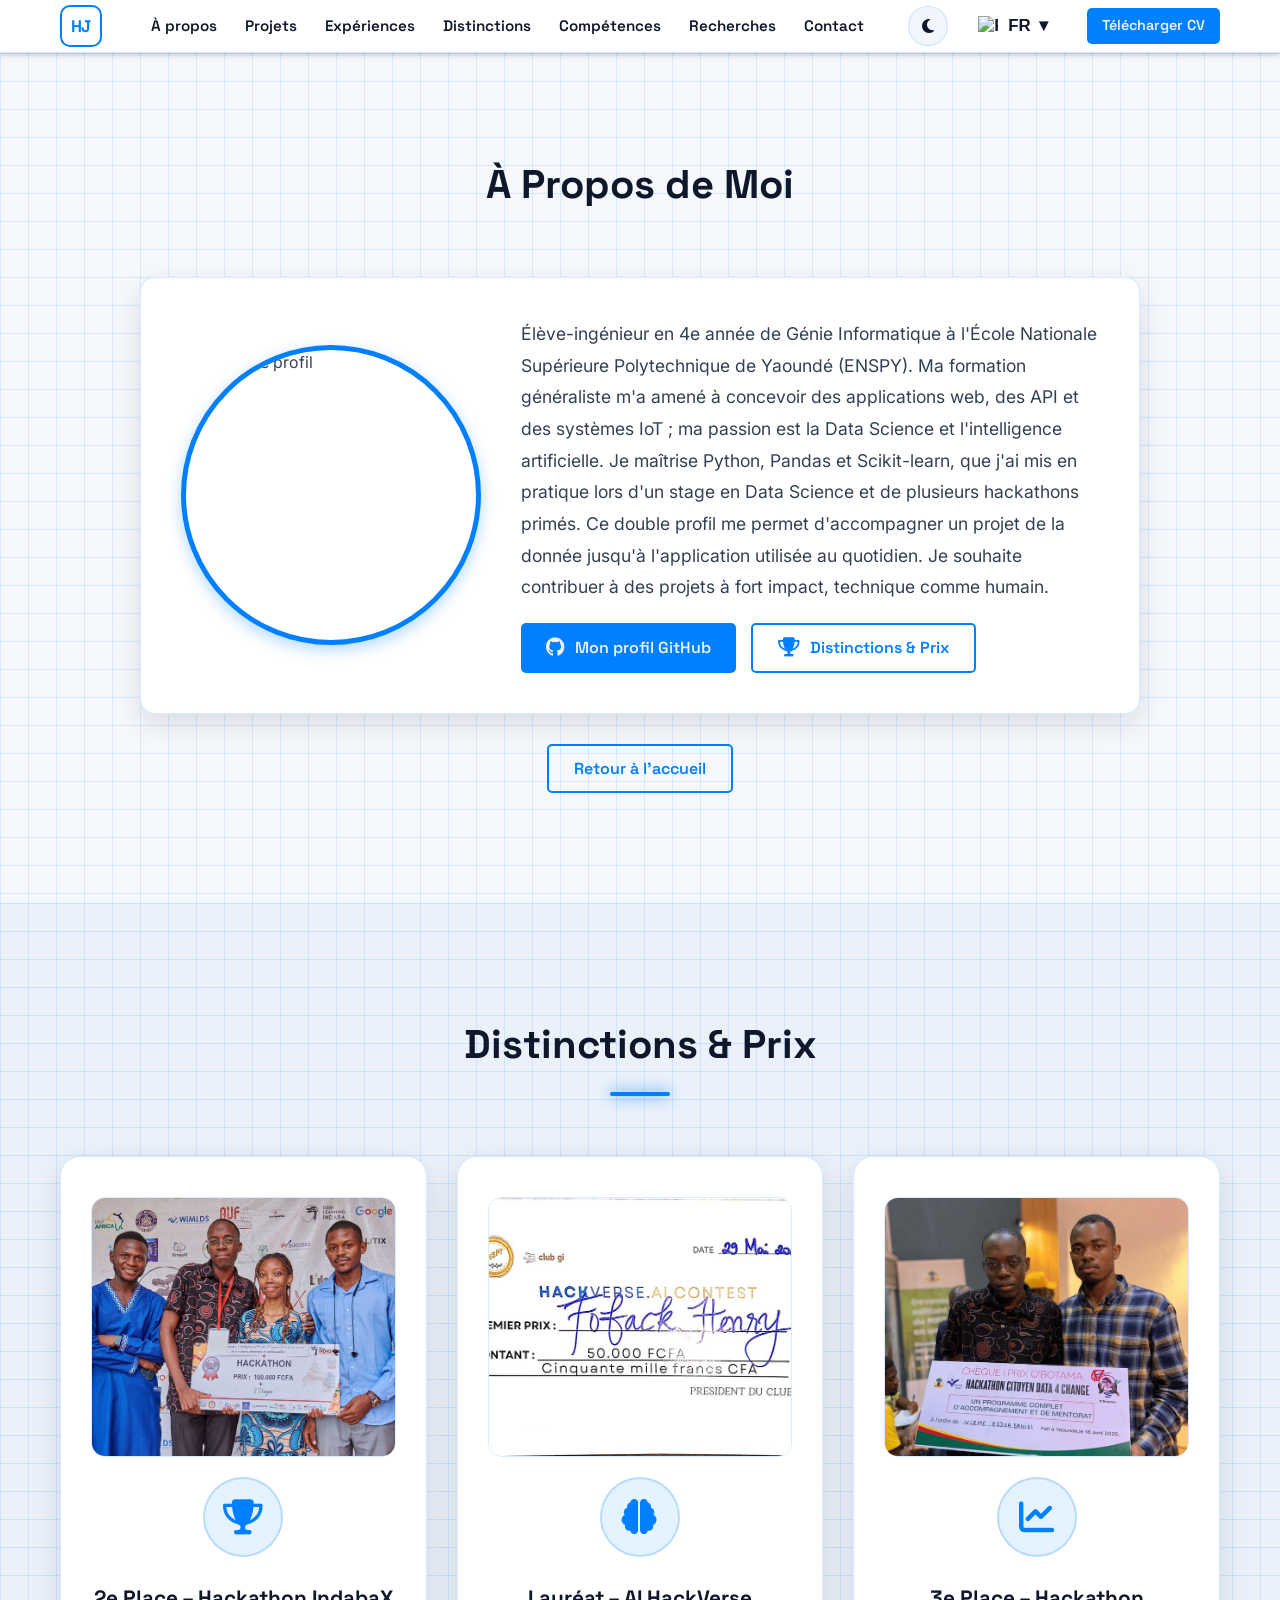
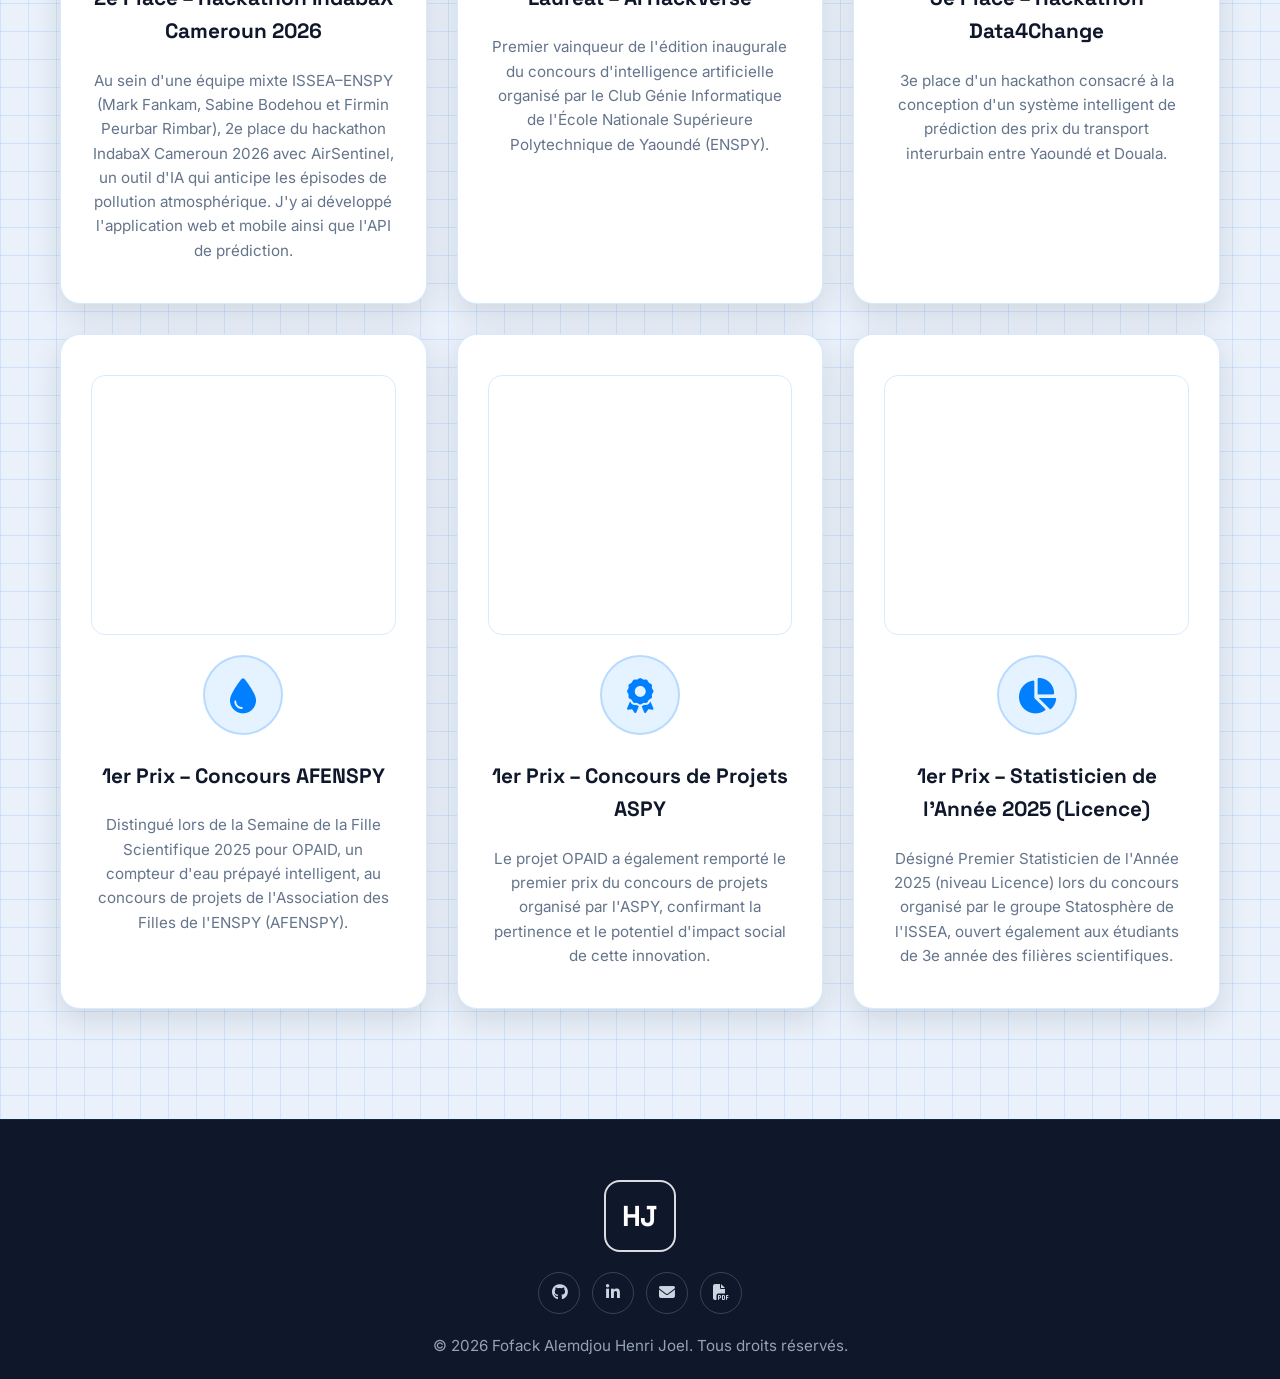
==== commit 897aab16: "Finitions du portfolio et correction du menu des langues - Menu des langues : ouverture au clic, zon" ====
--- a/profil.html
+++ b/profil.html
@@ -164,6 +164,12 @@
             <div style="text-align: center; margin-bottom: 20px;">
                 <a href="index.html" class="monogram monogram-lg" aria-label="Henri Joel – Accueil">HJ</a>
             </div>
+            <div class="footer-social">
+                <a href="https://github.com/ALEMDJOU" target="_blank" rel="noopener" aria-label="GitHub"><i class="fab fa-github"></i></a>
+                <a href="https://linkedin.com/in/henri-fofack-250b1b320" target="_blank" rel="noopener" aria-label="LinkedIn"><i class="fab fa-linkedin-in"></i></a>
+                <a href="mailto:fofackhenri36@gmail.com" aria-label="Email"><i class="fas fa-envelope"></i></a>
+                <a href="Fofack_Henri_CV.pdf" target="_blank" rel="noopener" aria-label="CV (PDF)"><i class="fas fa-file-pdf"></i></a>
+            </div>
             <div class="footer-bottom" style="text-align:center;">
                 <p>&copy; 2026 Fofack Alemdjou Henri Joel. <span data-i18n="footer_rights">Tous droits réservés.</span>
                 </p>
--- a/css/custom.css
+++ b/css/custom.css
@@ -72,10 +72,6 @@
 .lang-content button:hover {
     background-color: var(--primary-color);
     border-radius: 5px;
-}
-
-.lang-dropdown:hover .lang-content {
-    display: block !important;
 }
 
 .flag {
--- a/css/theme.css
+++ b/css/theme.css
@@ -168,6 +168,33 @@
     color: var(--t-text);
 }
 
+/* Menu des langues : collé au bouton, avec une zone tampon invisible
+   pour que la souris ne le referme pas en passant du bouton à la liste */
+.lang-content {
+    top: 100%;
+    margin-top: 6px;
+}
+
+.lang-content::before {
+    content: '';
+    position: absolute;
+    left: 0;
+    right: 0;
+    top: -10px;
+    height: 10px;
+}
+
+.lang-dropdown.open .lang-content {
+    display: block;
+}
+
+/* Ouverture au survol uniquement sur les appareils avec souris */
+@media (hover: hover) and (pointer: fine) {
+    .lang-dropdown:hover .lang-content {
+        display: block;
+    }
+}
+
 .lang-content button:hover {
     color: #ffffff;
 }
@@ -649,3 +676,115 @@
         flex-basis: 36px;
     }
 }
+
+/* ==========================================================
+   FINITIONS
+   ========================================================== */
+
+/* Visuels de projets au même format (≈ 2,2:1) */
+.feature-grid .feature-item:nth-child(n) .feature-img {
+    height: auto;
+    aspect-ratio: 900 / 410;
+    object-fit: cover;
+    padding: 0;
+    border: 1px solid var(--t-border);
+}
+
+.project-images-combined {
+    height: auto;
+    aspect-ratio: 900 / 410;
+}
+
+.project-images-combined img {
+    height: 100%;
+    border: 1px solid var(--t-border);
+}
+
+/* Section Recherches : pictogrammes sur carreaux au lieu de photos de stock */
+.dev-visual {
+    height: 100%;
+    display: flex;
+    align-items: center;
+    justify-content: center;
+    font-size: 3.2em;
+    color: var(--accent);
+    background:
+        linear-gradient(var(--t-grid) 1px, transparent 1px) 0 0 / 20px 20px,
+        linear-gradient(90deg, var(--t-grid) 1px, transparent 1px) 0 0 / 20px 20px,
+        radial-gradient(circle at 50% 50%, var(--t-hero-glow) 0%, var(--t-surface-2) 70%);
+    transition: transform 0.3s ease;
+}
+
+.dev-item:hover .dev-visual {
+    transform: scale(1.06);
+}
+
+.dev-img-container {
+    height: 160px;
+}
+
+.dev-img-container::after {
+    display: none;
+}
+
+/* Boutons d'action du hero */
+.hero-actions {
+    display: flex;
+    justify-content: center;
+    flex-wrap: wrap;
+    gap: 14px;
+    margin-top: 2em;
+}
+
+.hero-actions .btn {
+    display: inline-flex;
+    align-items: center;
+    gap: 10px;
+    padding: 12px 26px;
+    font-size: 1rem;
+    font-weight: 600;
+    border-radius: 8px;
+}
+
+.hero-actions .btn-secondary {
+    background: var(--t-surface);
+}
+
+@media (max-width: 480px) {
+    .hero-actions .btn {
+        flex: 1 1 100%;
+        justify-content: center;
+    }
+}
+
+/* Pied de page : liens utiles */
+.footer-social {
+    display: flex;
+    justify-content: center;
+    flex-wrap: wrap;
+    gap: 12px;
+    margin: 0 0 20px;
+}
+
+.footer-social a {
+    width: 42px;
+    height: 42px;
+    display: inline-flex;
+    align-items: center;
+    justify-content: center;
+    border-radius: 50%;
+    border: 1px solid rgba(255, 255, 255, 0.18);
+    color: #cbd5e1;
+    font-size: 1.05em;
+    transition: background 0.2s ease, color 0.2s ease, border-color 0.2s ease;
+}
+
+.footer-social a:hover {
+    background: var(--accent);
+    border-color: var(--accent);
+    color: #ffffff;
+}
+
+.footer-bottom p {
+    color: #94a3b8;
+}
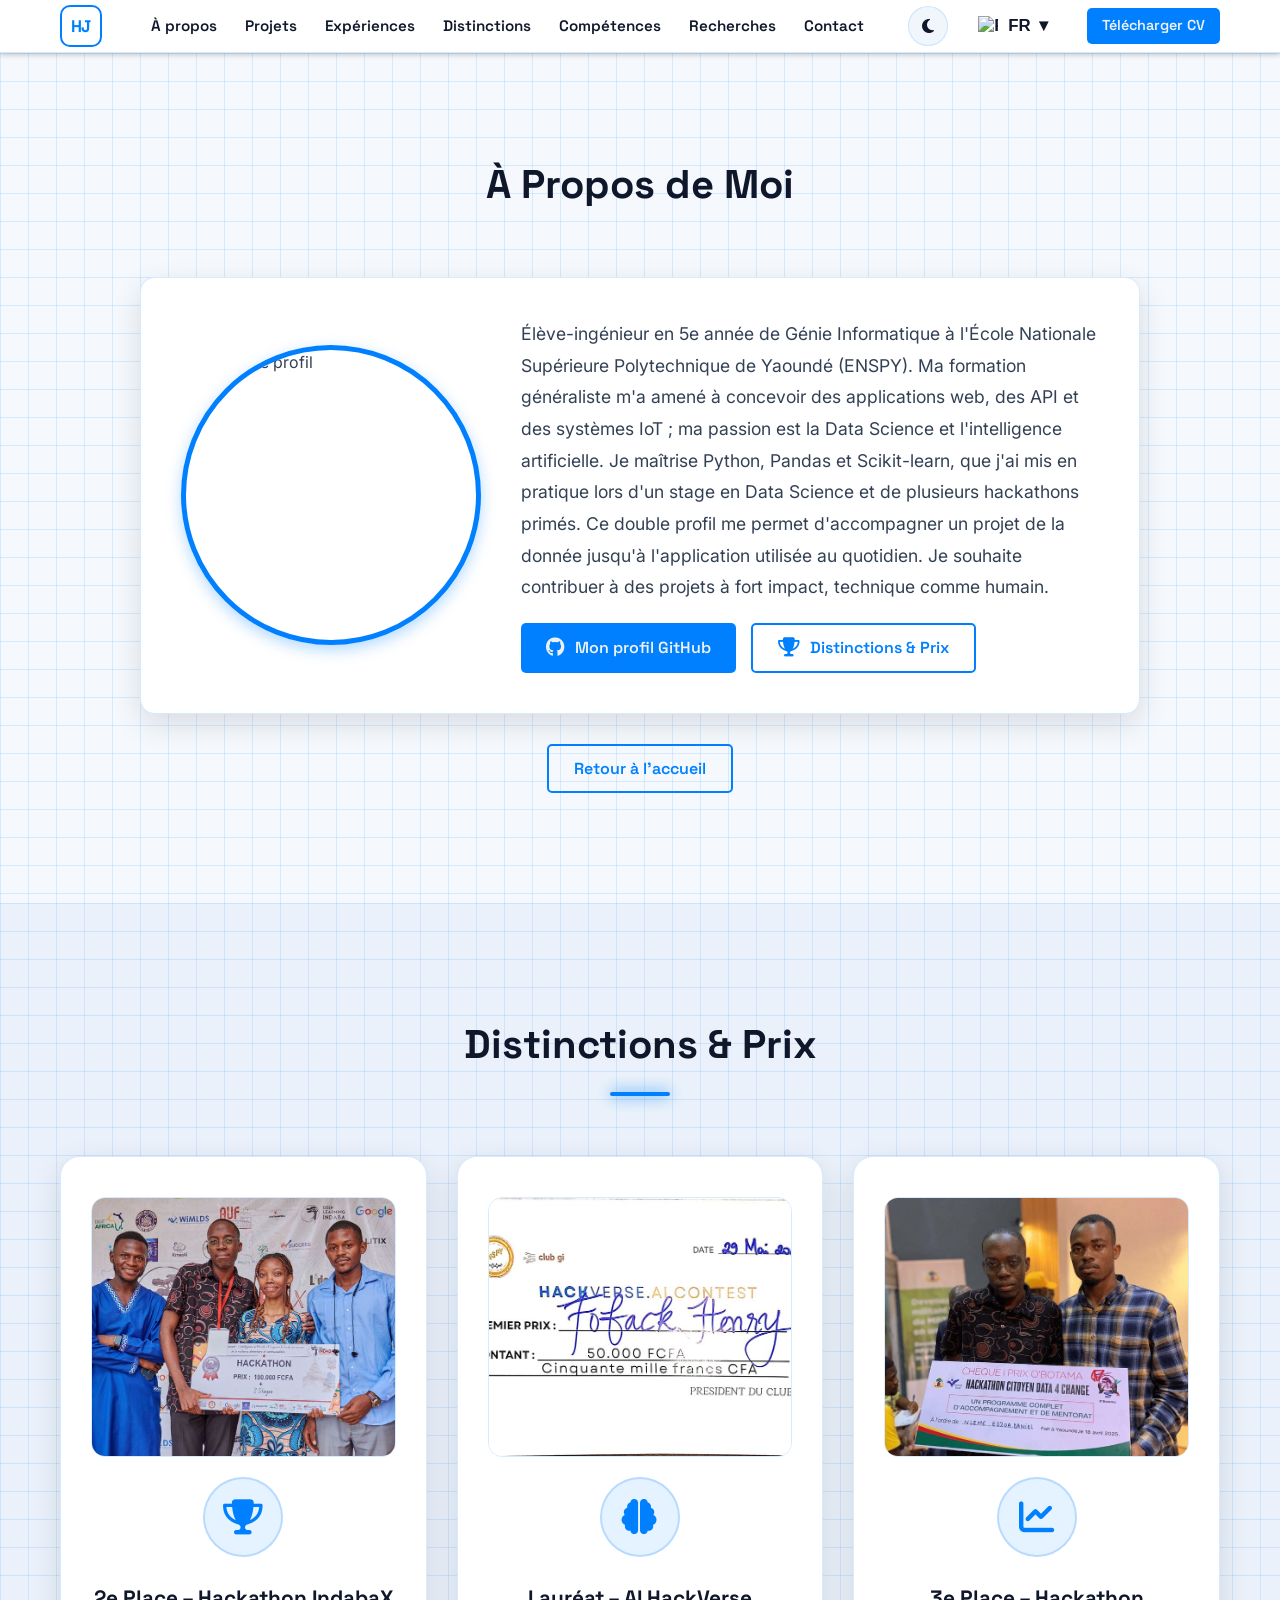
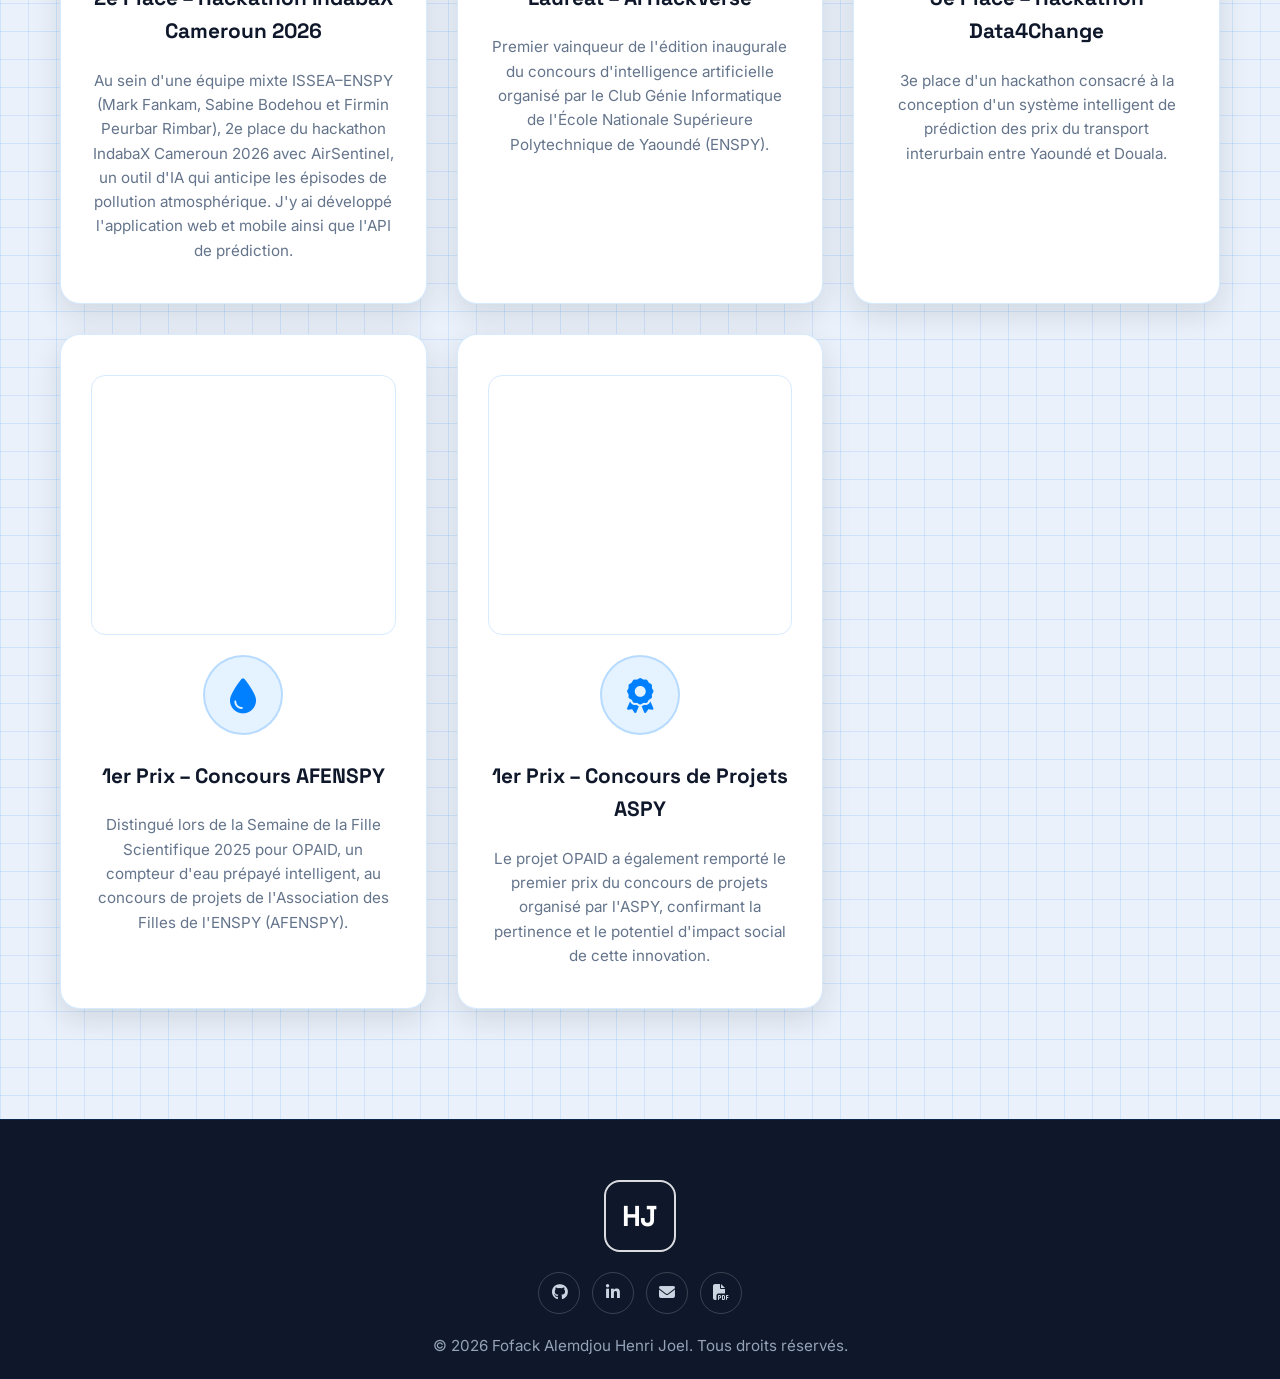
==== commit a96a2d8c: "Mise à jour : 5e année de Génie Informatique" ====
--- a/profil.html
+++ b/profil.html
@@ -81,7 +81,7 @@
             <div class="profile-container animate-on-scroll" data-delay="0">
                 <img src="images/fofack.webp" alt="Photo de profil" class="profile-img">
                 <div class="profile-text">
-                    <p data-i18n="profil_desc">Élève-ingénieur en 4e année de Génie Informatique à l'École Nationale Supérieure Polytechnique de Yaoundé (ENSPY). Ma formation généraliste m'a amené à concevoir des applications web, des API et des systèmes IoT ; ma passion est la Data Science et l'intelligence artificielle. Je maîtrise Python, Pandas et Scikit-learn, que j'ai mis en pratique lors d'un stage en Data Science et de plusieurs hackathons primés. Ce double profil me permet d'accompagner un projet de la donnée jusqu'à l'application utilisée au quotidien. Je souhaite contribuer à des projets à fort impact, technique comme humain.</p>
+                    <p data-i18n="profil_desc">Élève-ingénieur en 5e année de Génie Informatique à l'École Nationale Supérieure Polytechnique de Yaoundé (ENSPY). Ma formation généraliste m'a amené à concevoir des applications web, des API et des systèmes IoT ; ma passion est la Data Science et l'intelligence artificielle. Je maîtrise Python, Pandas et Scikit-learn, que j'ai mis en pratique lors d'un stage en Data Science et de plusieurs hackathons primés. Ce double profil me permet d'accompagner un projet de la donnée jusqu'à l'application utilisée au quotidien. Je souhaite contribuer à des projets à fort impact, technique comme humain.</p>
                     <div style="margin-top: 20px; display: flex; gap: 15px; flex-wrap: wrap;">
                         <a href="https://github.com/ALEMDJOU" target="_blank" class="btn btn-primary"
                             style="display: inline-flex; align-items: center; gap: 10px;">
